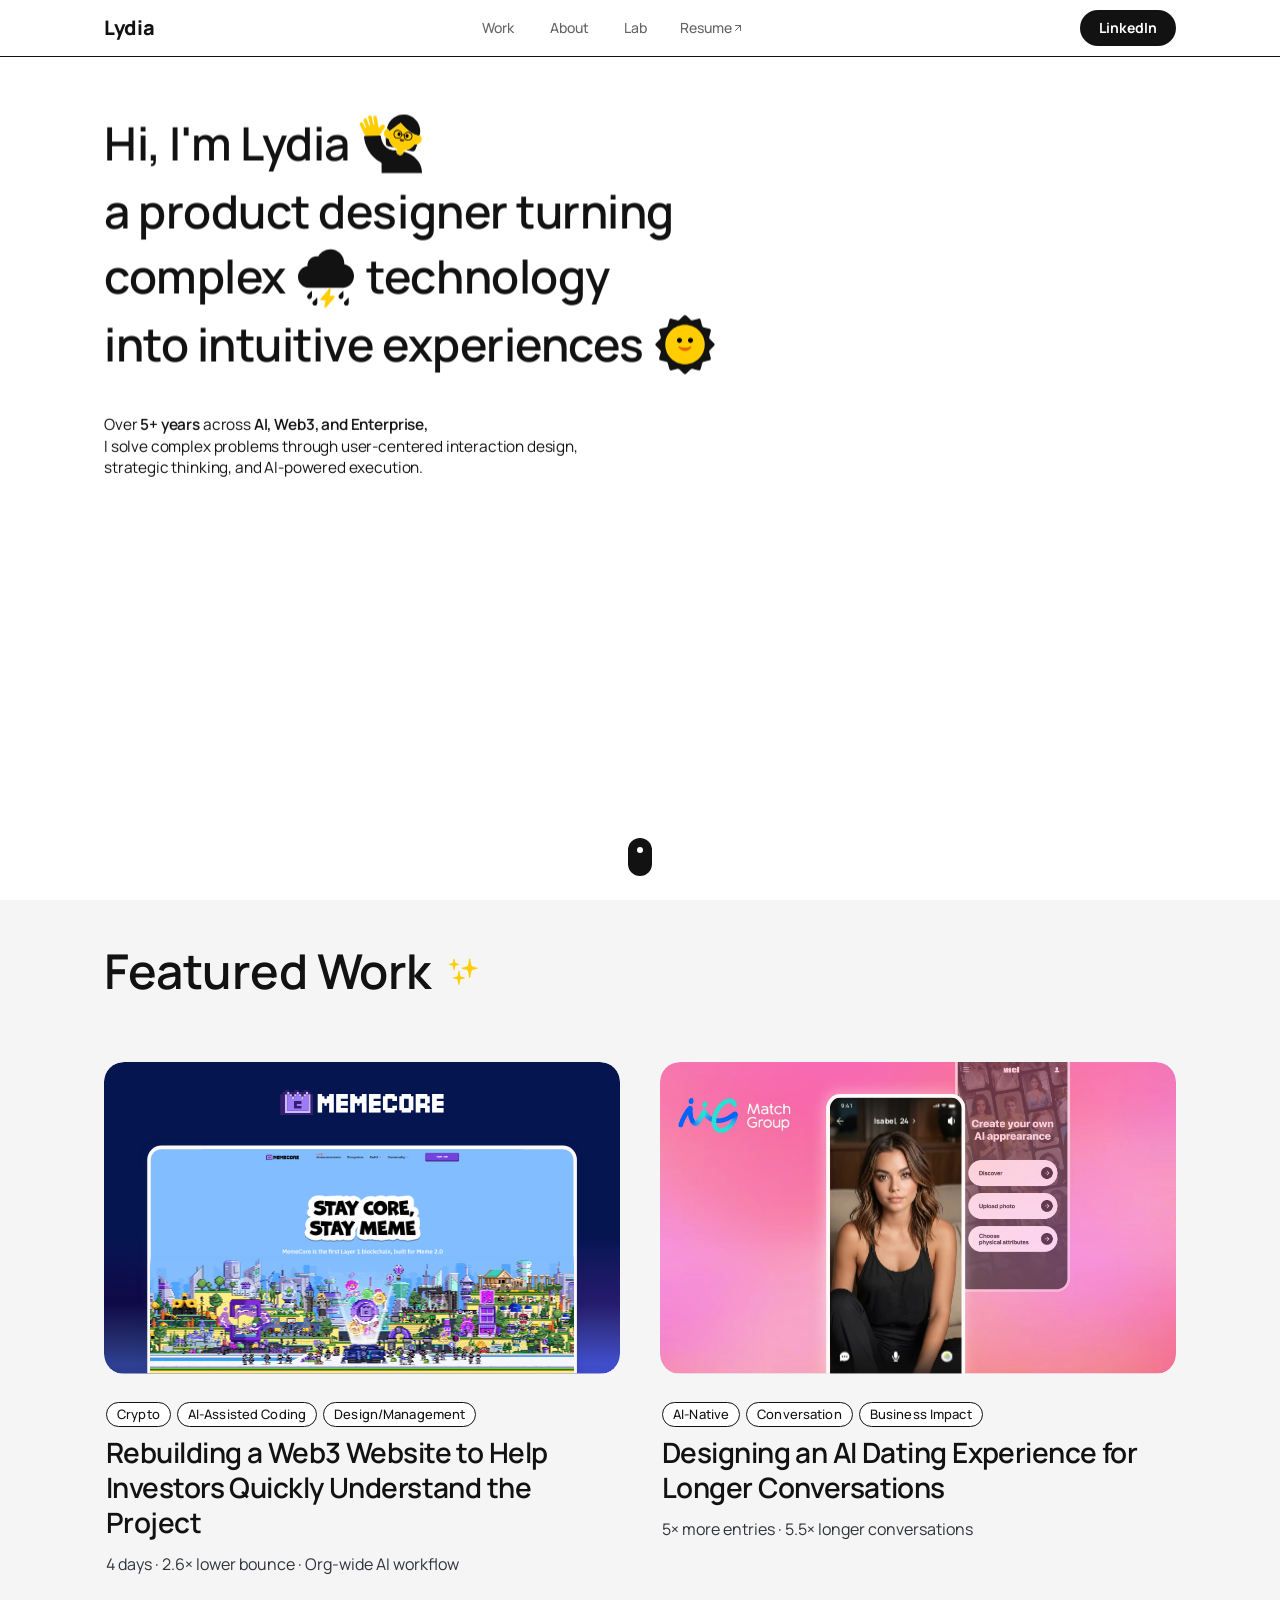
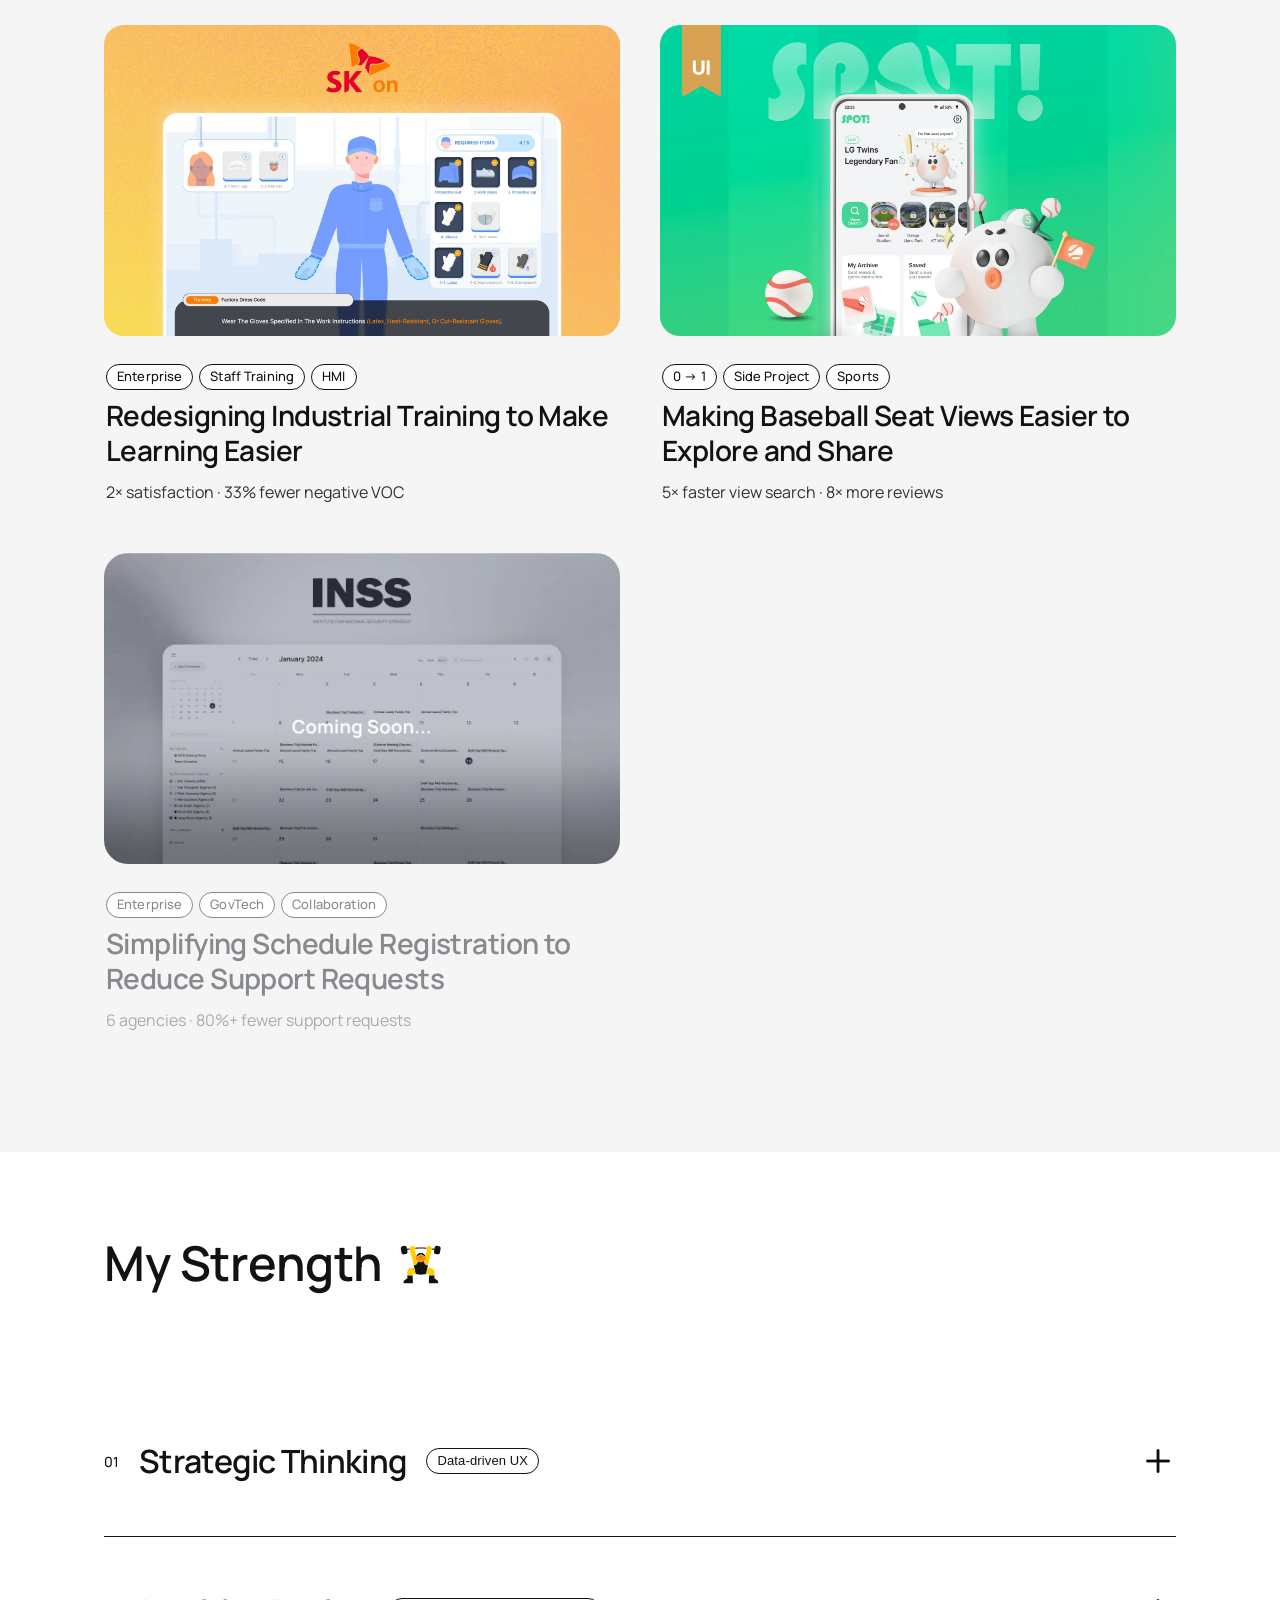
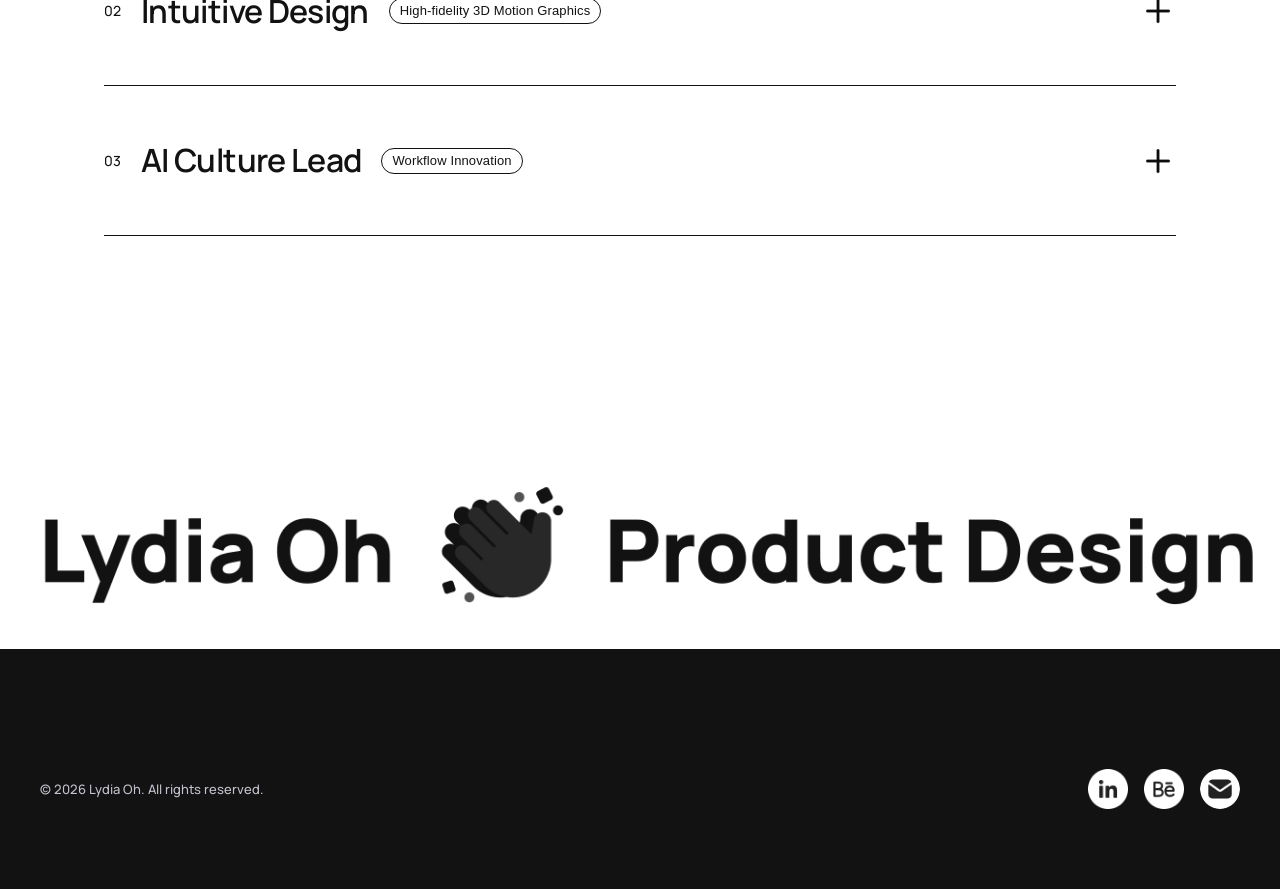
==== index.html @ f6bfee00 "MemeCore thumbnail: hi-res cover images and a soft sky edge on the video Co-Authored-By: Claude Opus" ====
<!DOCTYPE html>
<html lang="en">
<head>
  <meta charset="UTF-8" />
  <meta name="viewport" content="width=device-width, initial-scale=1.0" />
  <title>Lydia Oh — Designer</title>
  <link rel="icon" href="/favicon.ico" sizes="32x32">
  <link rel="icon" href="/favicon.svg" type="image/svg+xml">
  <link rel="apple-touch-icon" href="/apple-touch-icon.png">
  <!-- Google Analytics 4 + Microsoft Clarity: count only real visits on lydia-oh.com. The owner's own browsers opt out once with ?notrack=1 (undo with ?notrack=0). -->
  <script async src="https://www.googletagmanager.com/gtag/js?id=G-0P5QZ7HXXT"></script>
  <script>
    window.dataLayer = window.dataLayer || [];
    function gtag(){dataLayer.push(arguments);}
    gtag('js', new Date());
    (function () {
      var id = 'G-0P5QZ7HXXT', ls = null;
      try { ls = window.localStorage; } catch (e) {}
      try {
        if (ls && /[?&]notrack=1(&|$)/.test(location.search)) ls.setItem('ga_ignore', '1');
        if (ls && /[?&]notrack=0(&|$)/.test(location.search)) ls.removeItem('ga_ignore');
        if (ls && ls.getItem('ga_ignore') === '1') { window['ga-disable-' + id] = true; return; }
      } catch (e) {}
      if (/(^|\.)lydia-oh\.com$/.test(location.hostname)) gtag('config', id, { page_title: 'Home' });
      // Microsoft Clarity (session recordings): same domain and opt-out rules as GA
      if (/(^|\.)lydia-oh\.com$/.test(location.hostname)) {
        (function(c,l,a,r,i,t,y){
          c[a]=c[a]||function(){(c[a].q=c[a].q||[]).push(arguments)};
          t=l.createElement(r);t.async=1;t.src="https://www.clarity.ms/tag/"+i;
          y=l.getElementsByTagName(r)[0];y.parentNode.insertBefore(t,y);
        })(window, document, "clarity", "script", "z456np6etc");
        window.clarity('set', 'page', 'Home');
      }
    })();
  </script>
  <script defer src="/_vercel/insights/script.js"></script>
  <link rel="preconnect" href="https://fonts.googleapis.com" />
  <link rel="preconnect" href="https://fonts.gstatic.com" crossorigin />
  <link href="https://fonts.googleapis.com/css2?family=Manrope:wght@400;500;600;700;800&family=Instrument+Serif:ital@0;1&display=swap" rel="stylesheet" />
  <link rel="stylesheet" href="styles.css" />
</head>
<body>

  <!-- GNB -->
  <header class="gnb" id="gnb">
    <div class="gnb__inner">
      <a href="/" class="gnb__logo">Lydia</a>
      <nav class="gnb__nav">
        <a href="#work" data-text="Work">Work</a>
        <a href="about/" data-text="About">About</a>
        <a href="lab/" data-text="Lab">Lab</a>
        <a href="https://drive.google.com/file/d/1OAaM1I-GvjFqWtU6HTfdF1mUuHHced9Q/view?usp=sharing" target="_blank" rel="noopener" data-text="Resume"><span class="gnb__nav-row">Resume<svg width="12" height="12" viewBox="0 0 24 24" fill="none" stroke="currentColor" stroke-width="2" stroke-linecap="round" stroke-linejoin="round" style="flex-shrink:0" aria-hidden="true"><line x1="7" y1="17" x2="17" y2="7"/><polyline points="7 7 17 7 17 17"/></svg></span></a>
      </nav>
      <a href="https://www.linkedin.com/in/lydiaux/" class="gnb__cta" target="_blank" rel="noopener"><span class="gnb__cta-default">LinkedIn</span><span class="gnb__cta-hover">Let's Talk!</span></a>
    <button class="gnb__hamburger" id="hamburger" aria-label="Open menu">
        <span></span><span></span><span></span>
      </button>
    </div>
    <div class="gnb__mobile-nav" id="mobileNav">
      <a href="#work" data-text="Work">Work</a>
      <a href="about/" data-text="About">About</a>
      <a href="lab/" data-text="Lab">Lab</a>
      <a href="https://drive.google.com/file/d/1OAaM1I-GvjFqWtU6HTfdF1mUuHHced9Q/view?usp=sharing" target="_blank" rel="noopener">Resume</a>
      <a href="https://www.linkedin.com/in/lydiaux/" target="_blank" rel="noopener">LinkedIn</a>
    </div>
  </header>

  <!-- Hero -->
  <section class="hero" id="hero">
    <div class="hero__inner">
      <div class="hero__copy">
        <h1 class="hero__headline">
          Hi, I'm Lydia <img src="assets/images/img-hero-person.svg" class="hero__emoji" width="80" height="80" alt="" aria-hidden="true"><br>
          a product designer turning<br>
          complex <img src="assets/images/img-hero-cloud.svg" class="hero__emoji" width="80" height="80" alt="" aria-hidden="true"> technology<br>
          into intuitive experiences <img src="assets/images/img-hero-sun.svg" class="hero__emoji" width="80" height="80" alt="" aria-hidden="true">
        </h1>
        <p class="hero__sub">
          Over <strong>5+ years</strong> across <strong>AI, Web3, and Enterprise,</strong><br>
          I solve complex problems through user-centered interaction design,<br>
          strategic thinking, and AI-powered execution.
        </p>
      </div>
    </div>
    <div class="hero__scroll-cue" aria-hidden="true">
      <div class="hero__mouse">
        <div class="hero__mouse-dot"></div>
      </div>
    </div>
  </section>

  <!-- Selected Work -->
  <section class="section" id="work">
    <div class="section__inner">
      <div class="section__header">
        <h2 class="section__title">Featured Work<img src="assets/images/img-light.svg" class="section__title-icon" width="60" height="60" alt="" aria-hidden="true"></h2>
      </div>
      <div class="work-grid">

        <article class="work-card">
          <a href="work/memecore/" class="work-card__link">
            <div class="work-card__media">
              <div class="work-card__thumb">
                <div class="thumb-scene thumb-scene--memecore" role="img" aria-label="MemeCore website reconstruction thumbnail">
                  <div class="tsm-logo">
                    <img class="tsm-logo__symbol" src="/assets/images/thumb-memecore/logo-symbol.svg" alt="">
                    <img class="tsm-logo__type" src="/assets/images/thumb-memecore/logo-type.svg" alt="">
                  </div>
                  <div class="thumb-scene__shade tsm-shade"></div>
                  <div class="tsm-browser">
                    <img class="tsm-browser__header" src="/assets/images/memecore/hero-header.webp?v=2" alt="">
                    <div class="tsm-browser__main">
                      <img class="tsm-browser__title" src="/assets/images/memecore/hero-title.webp?v=2" alt="">
                      <video class="tsm-browser__video" autoplay muted loop playsinline preload="auto" aria-hidden="true">
                        <source src="/assets/images/thumb-memecore/homepage.webm" type="video/webm">
                        <source src="/assets/images/thumb-memecore/homepage.mp4" type="video/mp4">
                      </video>
                    </div>
                  </div>
                </div>
              </div>
            </div>
            <div class="work-card__content">
              <div class="work-card__tags">
                <span class="tag tag--primary">Crypto</span>
                <span class="tag">AI-Assisted Coding</span>
                <span class="tag">Design/Management</span>
              </div>
              <h3 class="work-card__title">Rebuilding a Web3 Website to Help Investors Quickly Understand the Project</h3>
              <p class="work-card__desc">4 days · 2.6× lower bounce · Org-wide AI workflow</p>
            </div>
          </a>
        </article>

        <article class="work-card">
          <a href="work/mel-ai/" class="work-card__link">
            <div class="work-card__media">
              <div class="work-card__thumb">
                <div class="thumb-scene thumb-scene--mel" role="img" aria-label="Mel AI video chat thumbnail">
                  <img class="tsl-bg" src="/assets/images/thumb-mel/bg.webp" alt="">
                  <div class="thumb-scene__shade tsl-shade"></div>
                  <img class="tsl-top-fade" src="/assets/images/thumb-mel/top-fade.svg" alt="">
                  <img class="tsl-logo" src="/assets/images/thumb-mel/logo-match-group.webp" alt="">

                  <!-- Back phone: Create your own AI appearance -->
                  <div class="tsl-back">
                    <div class="tsl-back__collage"><img src="/assets/images/thumb-mel/collage.webp" alt=""></div>
                    <div class="tsl-back__dim"></div>
                    <div class="tsl-back__top-fade"></div>
                    <p class="tsl-back__heading">Create your own AI appearance</p>
                    <div class="tsl-back__pills">
                      <span class="tsl-pill">Discover<i><img src="/assets/images/thumb-mel/arrow-right.svg" alt=""></i></span>
                      <span class="tsl-pill">Upload photo<i><img src="/assets/images/thumb-mel/arrow-right.svg" alt=""></i></span>
                      <span class="tsl-pill">Choose<br>physical attributes<i><img src="/assets/images/thumb-mel/arrow-right.svg" alt=""></i></span>
                    </div>
                    <div class="tsl-back__nav">
                      <img class="tsl-back__nav-list" src="/assets/images/thumb-mel/ic-list.svg" alt="">
                      <img class="tsl-back__nav-logo" src="/assets/images/thumb-mel/mel-logo.svg" alt="">
                      <img class="tsl-back__nav-user" src="/assets/images/thumb-mel/user.svg" alt="">
                    </div>
                    <div class="tsl-status tsl-status--back">
                      <span class="tsl-status__time">9:41</span>
                      <img class="tsl-status__signal" src="/assets/images/thumb-mel/signal-back.svg" alt="">
                      <img class="tsl-status__wifi" src="/assets/images/thumb-mel/wifi-back.svg" alt="">
                      <img class="tsl-status__battery" src="/assets/images/thumb-mel/battery-back.svg" alt="">
                    </div>
                  </div>

                  <!-- Sharp still of the static layers (background, logo, back phone); the front phone and its videos sit on top -->
                  <img class="tsl-still" src="/assets/images/thumb-mel/still.webp" alt="">

                  <!-- Front phone: video chat -->
                  <div class="tsl-front">
                    <video class="tsl-front__video" autoplay muted loop playsinline preload="auto" aria-hidden="true">
                      <source src="/assets/images/thumb-mel/woman.webm" type="video/webm">
                      <source src="/assets/images/thumb-mel/woman.mp4" type="video/mp4">
                    </video>
                    <div class="tsl-front__top-fade"></div>
                    <div class="tsl-front__bottom-fade"></div>
                    <div class="tsl-front__nav">
                      <img class="tsl-front__nav-icon" src="/assets/images/thumb-mel/arrow-left.svg" alt="">
                      <span class="tsl-front__name">Isabel, 24<img src="/assets/images/thumb-mel/chevron-right.svg" alt=""></span>
                      <img class="tsl-front__nav-icon" src="/assets/images/thumb-mel/volume.svg" alt="">
                    </div>
                    <div class="tsl-front__bar">
                      <span class="tsl-front__btn"><img class="tsl-front__btn-icon tsl-front__btn-icon--shadow" src="/assets/images/thumb-mel/message.svg" alt=""></span>
                      <span class="tsl-front__btn"><img class="tsl-front__btn-icon tsl-front__btn-icon--shadow" src="/assets/images/thumb-mel/mic.svg" alt=""></span>
                      <span class="tsl-front__btn">
                        <span class="tsl-sphere">
                          <video class="tsl-sphere__video" autoplay muted loop playsinline preload="auto" aria-hidden="true">
                            <source src="/assets/images/thumb-mel/sphere.webm" type="video/webm">
                            <source src="/assets/images/thumb-mel/sphere.mp4" type="video/mp4">
                          </video>
                          <img class="tsl-sphere__ring" src="/assets/images/thumb-mel/sphere-ring.svg" alt="">
                        </span>
                      </span>
                    </div>
                    <div class="tsl-status tsl-status--front">
                      <span class="tsl-status__time">9:41</span>
                      <img class="tsl-status__signal" src="/assets/images/thumb-mel/signal.svg" alt="">
                      <img class="tsl-status__wifi" src="/assets/images/thumb-mel/wifi.svg" alt="">
                      <img class="tsl-status__battery" src="/assets/images/thumb-mel/battery.svg" alt="">
                    </div>
                    <img class="tsl-front__home" src="/assets/images/thumb-mel/home-indicator.svg" alt="">
                  </div>
                </div>
              </div>
            </div>
            <div class="work-card__content">
              <div class="work-card__tags">
                <span class="tag tag--primary">AI-Native</span>
                <span class="tag">Conversation</span>
                <span class="tag">Business Impact</span>
              </div>
              <h3 class="work-card__title">Designing an AI Dating Experience for Longer Conversations</h3>
              <p class="work-card__desc">5× more entries · 5.5× longer conversations</p>
            </div>
          </a>
        </article>

        <article class="work-card">
          <a href="work/sk-hmi/" class="work-card__link">
            <div class="work-card__media">
              <div class="work-card__thumb">
                <img src="/assets/images/thumb-work-sk-hmi.webp" alt="SK on HMI 교육 시뮬레이션 썸네일" style="width:100%;height:100%;object-fit:cover;object-position:center;display:block;" loading="lazy" decoding="async">
              </div>
            </div>
            <div class="work-card__content">
              <div class="work-card__tags">
                <span class="tag tag--primary">Enterprise</span>
                <span class="tag">Staff Training</span>
                <span class="tag">HMI</span>
              </div>
              <h3 class="work-card__title">Redesigning Industrial Training to Make Learning Easier</h3>
              <p class="work-card__desc">2× satisfaction · 33% fewer negative VOC</p>
            </div>
          </a>
        </article>

        <article class="work-card">
          <a href="work/spot/" class="work-card__link">
            <div class="work-card__media">
              <div class="work-card__thumb">
                <img src="/assets/images/thumb-work-spot.webp" alt="SPOT 야구장 좌석뷰 공유 앱 썸네일" style="width:100%;height:100%;object-fit:cover;object-position:center;display:block;" loading="lazy" decoding="async">
              </div>
            </div>
            <div class="work-card__content">
              <div class="work-card__tags">
                <span class="tag tag--primary">0 → 1</span>
                <span class="tag">Side Project</span>
                <span class="tag">Sports</span>
              </div>
              <h3 class="work-card__title">Making Baseball Seat Views Easier to Explore and Share</h3>
              <p class="work-card__desc">5× faster view search · 8× more reviews</p>
            </div>
          </a>
        </article>

        <article class="work-card work-card--disabled">
          <a href="work/security-collab/" class="work-card__link">
            <div class="work-card__media">
              <div class="work-card__thumb">
                <img src="/assets/images/thumb-work-inss-disabled.webp" alt="INSS 다기관 협업 스케줄링 서비스 썸네일" style="width:100%;height:100%;object-fit:cover;object-position:center;display:block;" loading="lazy" decoding="async">
              </div>
            </div>
            <div class="work-card__content">
              <div class="work-card__tags">
                <span class="tag tag--primary">Enterprise</span>
                <span class="tag">GovTech</span>
                <span class="tag">Collaboration</span>
              </div>
              <h3 class="work-card__title">Simplifying Schedule Registration to Reduce Support Requests</h3>
              <p class="work-card__desc">6 agencies · 80%+ fewer support requests</p>
            </div>
          </a>
        </article>

      </div>
    </div>
  </section>

  <!-- Work dwell — holds gray bg during transition before Strength slides in -->
  <div class="work-dwell" aria-hidden="true"></div>

  <!-- My Strength -->
  <section class="section" id="strength">
    <div class="section__inner">
      <div class="section__header">
        <h2 class="section__title">My Strength<img src="assets/images/img-strength.svg" class="section__title-icon" width="81" height="81" alt="" aria-hidden="true"></h2>
      </div>
      <div class="strength-list">

        <div class="strength-item">
          <button class="strength-item__btn" aria-expanded="false">
            <span class="strength-item__num">01</span>
            <span class="strength-item__name">Strategic Thinking</span>
            <span class="strength-item__sub">Data-driven UX</span>
            <span class="strength-item__plus" aria-hidden="true">
              <img class="strength-item__icon strength-item__icon--plus" src="assets/images/img-plus.png" width="56" height="56" alt="">
              <img class="strength-item__icon strength-item__icon--close" src="assets/images/img-close.png" width="56" height="56" alt="">
            </span>
            <span class="strength-item__hover" aria-hidden="true"><img src="assets/images/strength/strength-1.webp" alt="" class="strength-item__hover-img" loading="lazy" decoding="async"></span>
          </button>
          <div class="strength-item__body">
            <div class="strength-item__body-inner">
              <hr class="strength-item__divider">
              <p class="strength-item__body-text">I've worked across crypto, AI, factory automation, and finance. In every domain, <br>I have tackled <strong>problems rooted in complex technology</strong>. <br>By analyzing market needs, business constraints, and user data, <br>I create design <strong>solutions backed by a clear why</strong>.</p>
              <img class="strength-item__body-img" src="assets/images/strength/strength-1.webp" width="1380" height="1120" alt="" loading="lazy" decoding="async">
            </div>
          </div>
        </div>

        <div class="strength-item">
          <button class="strength-item__btn" aria-expanded="false">
            <span class="strength-item__num">02</span>
            <span class="strength-item__name">Intuitive Design</span>
            <span class="strength-item__sub">High-fidelity 3D Motion Graphics</span>
            <span class="strength-item__plus" aria-hidden="true">
              <img class="strength-item__icon strength-item__icon--plus" src="assets/images/img-plus.png" width="56" height="56" alt="">
              <img class="strength-item__icon strength-item__icon--close" src="assets/images/img-close.png" width="56" height="56" alt="">
            </span>
            <span class="strength-item__hover" aria-hidden="true"><img src="assets/images/strength/strength-2.webp" alt="" class="strength-item__hover-img" loading="lazy" decoding="async"></span>
          </button>
          <div class="strength-item__body">
            <div class="strength-item__body-inner">
              <hr class="strength-item__divider">
              <p class="strength-item__body-text">Backed by <strong>three Behance Featured projects</strong> and design awards, <br>I design experiences that are <strong>easy to understand</strong>, even for first-time users. <br>I turn complex and abstract concepts into <strong>intuitive experiences</strong> <br>that reduce cognitive load and help stakeholders make <strong>faster decisions</strong>.</p>
              <img class="strength-item__body-img" src="assets/images/strength/strength-2.webp" width="1380" height="1080" alt="" loading="lazy" decoding="async">
            </div>
          </div>
        </div>

        <div class="strength-item">
          <button class="strength-item__btn" aria-expanded="false">
            <span class="strength-item__num">03</span>
            <span class="strength-item__name">AI Culture Lead</span>
            <span class="strength-item__sub">Workflow Innovation</span>
            <span class="strength-item__plus" aria-hidden="true">
              <img class="strength-item__icon strength-item__icon--plus" src="assets/images/img-plus.png" width="56" height="56" alt="">
              <img class="strength-item__icon strength-item__icon--close" src="assets/images/img-close.png" width="56" height="56" alt="">
            </span>
            <span class="strength-item__hover" aria-hidden="true"><img src="assets/images/strength/strength-3.webp" alt="" class="strength-item__hover-img" loading="lazy" decoding="async"></span>
          </button>
          <div class="strength-item__body">
            <div class="strength-item__body-inner">
              <hr class="strength-item__divider">
              <p class="strength-item__body-text">I designed and scaled an <strong>AI-native workflow across the organization</strong>. <br>By introducing vibe coding between designers and developers, <br>I <strong>reduced project delivery time from 4 weeks to 4 days</strong>. I later created a framework to expand this approach <br>across cross-functional teams and drive the adoption of AI-native ways of working.</p>
              <img class="strength-item__body-img" src="assets/images/strength/strength-3.webp" width="1380" height="1080" alt="" loading="lazy" decoding="async">
            </div>
          </div>
        </div>

      </div>
    </div>
  </section>

  <!-- Marquee strip -->
  <section class="marquee-strip" aria-hidden="true">
    <div class="marquee-strip__window">
      <div class="marquee-strip__track">
        <img src="assets/images/ani-name.png" class="marquee-strip__img" alt="" draggable="false">
        <img src="assets/images/ani-name.png" class="marquee-strip__img" alt="" draggable="false">
        <img src="assets/images/ani-name.png" class="marquee-strip__img" alt="" draggable="false">
        <img src="assets/images/ani-name.png" class="marquee-strip__img" alt="" draggable="false">
      </div>
    </div>
  </section>

  <!-- Footer -->
  <footer class="footer">
    <div class="footer__inner">
      <p class="footer__copy">© 2026 Lydia Oh. All rights reserved.</p>
      <div class="footer__social">
        <a href="https://www.linkedin.com/in/lydiaux/" class="footer__social-btn" aria-label="LinkedIn" target="_blank" rel="noopener">
          <img src="assets/icons/Linkedin.png" width="40" height="40" alt="LinkedIn">
        </a>
        <a href="https://www.behance.net/hilydiaoh" class="footer__social-btn" aria-label="Behance" target="_blank" rel="noopener">
          <img src="assets/icons/Behance.png" width="40" height="40" alt="Behance">
        </a>
        <button class="footer__social-btn footer__email-btn" aria-label="Copy email address" data-email="hallolydia1@gmail.com">
          <img src="assets/icons/Email-Default.png" width="40" height="40" alt="">
          <span class="footer__email-label">
            <span class="footer__email-addr">hallolydia1@gmail.com</span>
            <span class="footer__email-action">Copy</span>
          </span>
        </button>
      </div>
    </div>
  </footer>

  <script src="script.js"></script>
</body>
</html>
---- styles.css ----
/* ===== Reset & Base ===== */
*, *::before, *::after { box-sizing: border-box; margin: 0; padding: 0; }

/* ===== Design Tokens — Figma: 🌟 LYDIA 🌟 (node 5317:37279) ===== */
:root {
  /* Background */
  --color-bg:           #ffffff;
  --color-bg-alt:       #f5f5f7;
  --color-surface:      #f0f0f4;
  --color-border:       rgba(0, 0, 0, 0.08);

  /* Text — Figma */
  --color-text:         #121213;   /* rgba(18,18,19) */
  --color-muted:        #646464;   /* rgba(100,100,100) — nav Off */
  --color-muted-2:      #8c8c8c;   /* rgba(140,140,140) */
  --color-text-sub:     #424751;   /* About body text — Figma */
  --color-work-desc:    #2f323a;   /* Featured Work card description — Figma */
  --color-text-date:    #898989;   /* About dates — Figma */
  --color-line-light:   #d7d7d7;   /* About dividers — Figma */

  /* Disabled work card — Figma */
  --color-disabled-tag:   #86898e;
  --color-disabled-title: #86898e;
  --color-disabled-desc:  #a9abaf;

  /* Custom cursor */
  --cursor-color: #121213;
  --color-divider:      #bcbcbc;   /* Strength open divider */

  /* Footer — Figma */
  --color-footer-bg:    #121213;
  --color-footer-text:  #c2c2cc;   /* rgba(194,194,204) */

  /* Accent */
  --color-accent:       #5b4ff0;
  --color-accent-hover: #7c6fff;

  /* GNB */
  --gnb-height:         56px;
  --gnb-top:            0px;

  /* Misc */
  --radius:             14px;
  --radius-sm:          8px;
  --shadow:             0 2px 16px rgba(0, 0, 0, 0.07);
  --shadow-lg:          0 8px 40px rgba(0, 0, 0, 0.10);
  --transition:         0.22s ease;

  /* Typography — label token */
  --font-label-size:    13px;
  --font-label-weight:  500;

  /* Work / resource cards (Modulor-style) */
  --work-card-link-radius:  20px;
  --work-card-media-radius: 20px;
  --work-card-frame:        rgba(18, 18, 19, 0.14);
  --work-card-gap:          40px;
  --work-card-stack:        16px;
}

html { scroll-behavior: smooth; }

body {
  font-family: 'Manrope', -apple-system, BlinkMacSystemFont, 'Segoe UI', sans-serif;
  background: var(--color-bg);
  color: var(--color-text);
  line-height: 1.7;
  -webkit-font-smoothing: antialiased;
}

@media (max-width: 768px) {
  body {
    font-size: 14px;
  }
}

a { color: inherit; text-decoration: none; }
ul { list-style: none; }

/* =============================================
   GNB — Figma spec (node 5442-29298)
   Full-width bar, border-bottom only (1px)
   Inner content: max-width 1200px, centered, padding L/R 20px
   Desktop:  padding top=20 bottom=12
   Tablet/Mobile: padding top=12 bottom=8
   bg: rgba(255,255,255,0.5), backdrop-filter blur(12px)
   Logo: Manrope 800 20px
   Nav: Manrope 500 14px, touch target min-height 44px
   ============================================= */
.gnb {
  /* Bar extends this far ABOVE the viewport (same bg + blur), so the springy
     show/hide animation can overshoot without ever opening a gap at the top. */
  --gnb-bleed: 32px;
  position: fixed;
  top: calc(-1 * var(--gnb-bleed));
  left: 0;
  right: 0;
  z-index: 1000;
  background: rgba(255, 255, 255, 0.5);
  backdrop-filter: blur(12px);
  -webkit-backdrop-filter: blur(12px);
  /* Slim bar: 10px top/bottom */
  border-bottom: 1px solid var(--color-text);
  padding: calc(10px + var(--gnb-bleed)) 0 10px;
  transform: translateY(0);
}

.gnb--hidden {
  transform: translateY(-110%);
}

.gnb__inner {
  display: grid;
  grid-template-columns: 1fr auto 1fr;
  align-items: center;
  /* Full width: logo + LinkedIn 104px from the screen edges (tablet ≤1024px uses 12px) */
  max-width: none;
  margin: 0 auto;
  padding: 0 104px;
}

/* Logo — Manrope 800 20px, left col */
.gnb__logo {
  font-size: 20px;
  font-weight: 800;
  letter-spacing: -0.3px;
  color: var(--color-text);
  flex-shrink: 0;
}

/* Nav — center col */
.gnb__nav {
  display: flex;
  align-items: center;
  gap: 32px;
}

/* Let's Talk CTA — right col */
.gnb__cta {
  justify-self: end;
  display: inline-flex;
  flex-direction: column;
  align-items: center;
  justify-content: flex-start;
  width: 96px;
  height: 36px;
  padding: 0;
  background: var(--color-text);
  color: #fff;
  border-radius: 50px;
  font-size: 14px;
  font-weight: 700;
  white-space: nowrap;
  overflow: hidden;
  transition: background var(--transition), color var(--transition);
}

.gnb__cta:hover {
  background: #FFCD00;
  color: #121213;
}

.gnb__cta-default,
.gnb__cta-hover {
  display: flex;
  align-items: center;
  justify-content: center;
  width: 100%;
  height: 36px;
  flex-shrink: 0;
  transition: transform 0.38s cubic-bezier(0.22, 1, 0.36, 1);
}

.gnb__cta:hover .gnb__cta-default,
.gnb__cta:hover .gnb__cta-hover {
  transform: translateY(-36px);
}

/* Nav item — 14px 500, min touch target 44px */
.gnb__nav a {
  font-size: 14px;
  font-weight: 500;
  color: var(--color-muted);
  min-height: 32px;
  display: inline-flex;
  flex-direction: column;
  align-items: center;
  justify-content: center;
  transition: color var(--transition);
  white-space: nowrap;
}

/* Reserve the ExtraBold (800) width so hover never shifts layout */
.gnb__nav a::after {
  content: attr(data-text);
  font-size: 14px;
  font-weight: 800;
  height: 0;
  overflow: hidden;
  visibility: hidden;
  pointer-events: none;
  user-select: none;
}

/* Resume has icon (12px) + gap (4px) — add that space to the reserved width */
.gnb__nav a:has(.gnb__nav-row)::after {
  padding-right: 16px;
}

/* Resume nav button — 120×48 per Figma */
.gnb__nav a:has(.gnb__nav-row) {
  width: 120px;
  height: 32px;
  min-height: 32px;
  align-items: flex-start;
}

/* Inline wrapper for icon + text (Resume) */
.gnb__nav-row {
  display: inline-flex;
  align-items: center;
  gap: 0;
}

/* Nav hover / active */
.gnb__nav a.active {
  color: var(--color-text);
  font-weight: 600;
}

/* Hover: ExtraBold only (no color effect) */
.gnb__nav a:hover {
  color: var(--color-text);
  font-weight: 800;
}

/* Hamburger — hidden on desktop, shown on mobile */
.gnb__hamburger {
  display: none;
  flex-direction: column;
  justify-content: center;
  align-items: center;
  gap: 5px;
  background: none;
  border: none;
  cursor: pointer;
  padding: 0;
  flex-shrink: 0;
  margin-left: auto;
  min-width: 44px;
  min-height: 44px;
}

.gnb__hamburger span {
  display: block;
  width: 20px;
  height: 1.5px;
  background: var(--color-text);
  border-radius: 2px;
  transition: transform var(--transition), opacity var(--transition);
}

.gnb__hamburger.open span:nth-child(1) { transform: translateY(6.5px) rotate(45deg); }
.gnb__hamburger.open span:nth-child(2) { opacity: 0; }
.gnb__hamburger.open span:nth-child(3) { transform: translateY(-6.5px) rotate(-45deg); }

/* Mobile nav — dropdown below GNB bar */
.gnb__mobile-nav {
  display: none;
  position: fixed;
  top: calc(var(--gnb-height) + var(--gnb-bleed));   /* positioned inside .gnb (transformed) */
  left: 0;
  right: 0;
  background: #fff;
  border-bottom: 1px solid var(--color-border);
  flex-direction: column;
  align-items: flex-end;
  padding: 0 12px 8px;
  z-index: 999;
  opacity: 0;
  pointer-events: none;
  transition: opacity 0.22s ease;
}

.gnb__mobile-nav.open {
  opacity: 1;
  pointer-events: all;
}

.gnb__mobile-nav a {
  font-size: 15px;
  font-weight: 500;
  color: var(--color-muted);
  min-height: 44px;
  display: flex;
  align-items: center;
  transition: color var(--transition);
}

.gnb__mobile-nav a:hover {
  color: var(--color-text);
}

/* ===== Buttons ===== */
.btn {
  display: inline-flex;
  align-items: center;
  justify-content: center;
  padding: 11px 24px;
  border-radius: var(--radius-sm);
  font-family: 'Manrope', sans-serif;
  font-size: 0.9rem;
  font-weight: 600;
  cursor: pointer;
  transition: all var(--transition);
  border: 1.5px solid transparent;
  white-space: nowrap;
}

.btn--primary {
  background: var(--color-text);
  color: #fff;
}
.btn--primary:hover {
  background: #2a2a2d;
  transform: translateY(-1px);
  box-shadow: 0 6px 20px rgba(18, 18, 19, 0.18);
}

.btn--outline {
  background: transparent;
  border-color: var(--color-border);
  color: var(--color-text);
}
.btn--outline:hover {
  border-color: rgba(0, 0, 0, 0.3);
  transform: translateY(-1px);
}

/* ===== Hero ===== */
.hero {
  min-height: 100vh;
  display: flex;
  flex-direction: column;
  padding-top: calc(var(--gnb-height) + var(--gnb-top) - 8px);
  position: relative;
  z-index: 1;
}

.hero__inner {
  flex: 1;
  display: flex;
  flex-direction: column;
  justify-content: flex-start;
  max-width: 1280px;
  width: 100%;
  margin: 0 auto;
  padding: 90px 40px 80px;
}

.hero__copy {}

/* PC: headline + sub read as one block, with extra white space above and below */
@media (min-width: 769px) {
  .hero__copy {
    padding-top: 16px;
    margin-bottom: 40px;
  }
}

.hero__headline {
  font-family: 'Manrope', sans-serif;
  font-size: clamp(24px, 3.6vw, 58px);
  font-weight: 600;
  line-height: 1.4;
  letter-spacing: -0.01em;
  color: #121213;
  margin: 0 0 40px;
  text-align: left;
  will-change: transform;
}

/* Inline illustration — scales with headline font-size (80px at 58px desktop headline) */
.hero__emoji {
  display: inline-block;
  width: 1.3793em;
  height: 1.3793em;
  vertical-align: middle;
  object-fit: contain;
  will-change: transform;
}

.hero__sub {
  font-size: clamp(14px, 1.2vw, 24px);
  font-weight: 400;
  line-height: 1.4;
  letter-spacing: -0.01em;
  color: #121213;
  text-align: left;
  margin: 0;
  will-change: transform;
}

.hero__sub strong {
  font-weight: 600;
  color: #121213;
}

/* Scroll cue — solid filled mouse, white dot animates down */
.hero__scroll-cue {
  position: fixed;
  bottom: 24px;
  left: 0;
  right: 0;
  display: flex;
  justify-content: center;
  z-index: 99;
  opacity: 1;
  transform: translateY(0);
  transition: opacity 0.28s ease, transform 0.28s ease;
  pointer-events: none;
}

.hero__scroll-cue--hidden {
  opacity: 0;
  transform: translateY(-12px);
}

.hero__mouse {
  width: 24px;
  height: 38px;
  background: var(--color-text);
  border-radius: 12px;
  display: flex;
  justify-content: center;
  padding-top: 9px;
  box-sizing: border-box;
}

.hero__mouse-dot {
  width: 6px;
  height: 6px;
  background: #fff;
  border-radius: 50%;
  animation: scroll-cue 1.8s ease-in-out infinite;
}

@keyframes scroll-cue {
  0%   { transform: translateY(0);    opacity: 1; }
  55%  { transform: translateY(16px); opacity: 0; }
  56%  { transform: translateY(0);    opacity: 0; }
  100% { transform: translateY(0);    opacity: 1; }
}

/* Above 982px viewport height, the hero's forced 100vh leaves empty space
   below the copy. Let it hug its content instead so Featured Work follows
   immediately, and drop the now-pointless scroll cue. */
@media (min-height: 982px) {
  .hero {
    min-height: auto;
  }

  .hero__inner {
    padding-bottom: 160px;
  }

  .hero__scroll-cue {
    display: none;
  }
}



/* ===== Section ===== */
.section {
  padding: 100px 0;
}

#work {
  background: #F5F5F5;
  padding: 80px 0 120px;
  position: relative;
  z-index: 2;
  border-radius: 0;
}

/* PC version only: a bit more breathing room above Featured Work than the
   Figma-spec 80px baseline used elsewhere. */
@media (min-height: 982px) {
  #work {
    padding-top: 120px;
  }
}

/* PC: 40px less gray above the Featured Work title */
@media (min-width: 769px) {
  #work {
    padding-top: 40px;
  }
}

@media (min-width: 769px) and (min-height: 982px) {
  #work {
    padding-top: 80px;
  }
}

/* Work → Strength dwell: sticky gray hold before Strength slides in */
.work-dwell {
  height: 0;
  background: #F5F5F5;
  z-index: 2;
  pointer-events: none;
}

/* ===== My Strength ===== */
#strength {
  background: #ffffff;
  padding: 80px 0 120px;
  position: relative;
  z-index: 3;
}

#work .section__title {
  font-weight: 500;
}

#strength .section__title {
  font-weight: 600;
}

#strength .section__title {
  margin-bottom: 32px;
}

.strength-list {
  margin-top: 0;
}

.strength-item {
  border-bottom: 1px solid var(--color-text);
}

/* When expanded, bottom border is replaced by the hr inside */
.strength-item:has(.strength-item__body.open) {
  border-bottom: none;
}

.strength-item__btn {
  display: flex;
  align-items: center;
  gap: 20px;
  width: 100%;
  box-sizing: border-box;
  padding: 56px 0;
  position: relative;
  background: none;
  border: none;
  cursor: pointer;
  text-align: left;
}

/* Hover image — flips up smoothly on the right of the row */
.strength-item__hover {
  position: absolute;
  top: 50%;
  right: 120px;
  width: 345px;
  transform: translateY(-58%);
  perspective: 1200px;
  pointer-events: none;
  z-index: 2;
}

.strength-item__hover-img {
  display: block;
  width: 100%;
  height: auto;
  opacity: 0;
  transform: scale(0.5) rotateY(180deg);
  transition: opacity 0.5s ease, transform 0.7s cubic-bezier(0.22, 1, 0.36, 1);
}

.strength-item:hover .strength-item__hover-img {
  opacity: 1;
  transform: scale(1) rotateY(0deg);
}

@media (hover: none) {
  .strength-item__hover { display: none; }
}

.strength-item__num {
  color: var(--color-text);
  font-size: 14px;
  font-weight: 500;
  font-family: 'Manrope', sans-serif;
  flex-shrink: 0;
  line-height: 1.5;
}

.strength-item__name {
  font-family: 'Manrope', sans-serif;
  font-size: 32px;
  font-weight: 600;
  color: var(--color-text);
  line-height: 1.15;
  letter-spacing: -0.02em;
  flex-shrink: 0;
}

.strength-item__sub {
  display: inline-flex;
  align-items: center;
  font-size: var(--font-label-size);
  font-weight: var(--font-label-weight);
  color: var(--color-text);
  white-space: nowrap;
  padding: 2px 10px;
  background: #fff;
  border: 1px solid #121213;
  border-radius: 100px;
  letter-spacing: 0.01em;
  line-height: 1.5;
}

.strength-item__plus {
  margin-left: auto;
  flex-shrink: 0;
  line-height: 0;
  user-select: none;
  position: relative;
  width: 36px;
  height: 36px;
}

.strength-item__icon {
  display: block;
  width: 36px;
  height: 36px;
  position: absolute;
  top: 0;
  left: 0;
  transition: opacity 0.3s ease, transform 0.3s ease;
}

/* + visible by default */
.strength-item__icon--plus {
  opacity: 1;
  transform: rotate(0deg);
}

/* × hidden, slightly rotated */
.strength-item__icon--close {
  opacity: 0;
  transform: rotate(-45deg) scale(0.8);
}

/* Expanded: + fades out rotating, × fades in */
.strength-item__btn[aria-expanded="true"] .strength-item__icon--plus {
  opacity: 0;
  transform: rotate(45deg) scale(0.8);
}

.strength-item__btn[aria-expanded="true"] .strength-item__icon--close {
  opacity: 1;
  transform: rotate(0deg) scale(1);
}

/* Smooth height expand via CSS grid trick */
.strength-item__body {
  display: grid;
  grid-template-rows: 0fr;
  transition: grid-template-rows 0.48s cubic-bezier(0.4, 0, 0.2, 1);
  overflow: hidden;
}

.strength-item__body.open {
  grid-template-rows: 1fr;
}

.strength-item__body-inner {
  min-height: 0;
  padding: 0;
}

/* Divider: solid, opacity-animated */
.strength-item__divider {
  border: none;
  border-top: 1px solid var(--color-divider);
  margin: 0 0 60px;
  display: block;
  height: 0;
  opacity: 0;
  transition: opacity 0.18s ease;
}

.strength-item__body.open .strength-item__divider {
  opacity: 1;
  transition: opacity 0.32s ease 0.18s;
}

.strength-item__body-text {
  font-size: clamp(15px, 1.2vw, 18px);
  line-height: 1.6;
  letter-spacing: 0;
  color: #121213;
  margin-bottom: 60px;
  opacity: 0;
  transform: translateY(10px);
  transition: opacity 0.18s ease, transform 0.18s ease;
}

.strength-item__body.open .strength-item__body-text {
  opacity: 1;
  transform: translateY(0);
  transition: opacity 0.32s ease 0.22s, transform 0.32s ease 0.22s;
}

/* Phones get the hover image inside the open panel instead (see mobile block) */
.strength-item__body-img { display: none; }

.strength-item__body-text strong {
  font-weight: 600;
  color: var(--color-text);
}

.section--alt {
  background: var(--color-bg-alt);
}

.section__inner {
  max-width: 1280px;
  margin: 0 auto;
  padding: 0 40px;
}

.section__title {
  font-family: 'Manrope', sans-serif;
  font-size: 90px;
  font-weight: 600;
  line-height: 1.4;
  letter-spacing: -0.01em;
  margin-bottom: 48px;
  position: relative;
  display: inline-flex;
  align-items: center;
  gap: 16px;
  color: var(--color-text);
}

.section__title-icon {
  flex-shrink: 0;
  display: block;
}


.section__header {
  display: flex;
  align-items: flex-end;
  justify-content: space-between;
  margin-bottom: 60px;
  padding-bottom: 0px;
}

.section__header .section__title { margin-bottom: 0; }

.section__link {
  font-size: 0.88rem;
  font-weight: 600;
  color: var(--color-accent);
  transition: color var(--transition);
  white-space: nowrap;
}
.section__link:hover { color: var(--color-accent-hover); }

/* ===== Work Grid (2-column, Modulor / Skye-style cards) ===== */
.work-grid,
.all-work-grid {
  display: grid;
  grid-template-columns: repeat(2, 1fr);
  column-gap: var(--work-card-gap);
  row-gap: 48px;
}

.work-card {
  background: transparent;
  border: none;
  border-radius: 0;
  overflow: visible;
}

.work-card__link {
  display: flex;
  flex-direction: column;
  gap: var(--work-card-stack);
  height: 100%;
  border-radius: var(--work-card-link-radius);
  transition: opacity var(--transition);
}

.work-card__link:hover {
  opacity: 0.92;
}

.work-card__media {
  border-radius: var(--work-card-media-radius);
  overflow: hidden;
  background: var(--color-surface);
  max-width: 580px;
  width: 100%;
}

.work-card__thumb {
  width: 100%;
  height: 350px;
  position: relative;
  transition: transform 0.5s cubic-bezier(0.34, 1.56, 0.64, 1);
  will-change: transform;
}

.work-card__link:hover .work-card__thumb {
  transform: scale(1.06);
}

/* ===== Work thumb scenes (Figma 616×350 layered thumbnails, center-cropped like object-fit: cover) ===== */
.thumb-scene {
  --ts-white:      #ffffff;
  --ts-frame:      #fff9f9;
  --ts-ink:        #000000;
  --ts-shade-0:    rgba(33, 33, 36, 0);
  --ts-shade-1:    rgba(33, 33, 36, 0.04);
  --ts-shade-2:    rgba(33, 33, 36, 0.4);
  position: absolute;
  top: 0;
  left: 50%;
  width: 616px;
  height: 350px;
  margin-left: -308px;
  overflow: hidden;
}
.thumb-scene img,
.thumb-scene video { display: block; max-width: none; }

.thumb-scene__shade {
  position: absolute;
  left: 50%;
  transform: translateX(-50%);
  mix-blend-mode: overlay;
  background: linear-gradient(to bottom, var(--ts-shade-0) 21.429%, var(--ts-shade-1) 21.429%, var(--ts-shade-2) 100%);
  pointer-events: none;
}

/* --- MemeCore --- */
.thumb-scene--memecore {
  --tsm-sky:       #81bdff;
  --tsm-shadow:    rgba(23, 64, 96, 0.25);
  background:
    linear-gradient(-0.01deg, rgba(96, 172, 255, 0.5) 3.2071%, rgba(5, 21, 80, 0.5) 22.456%, rgb(5, 21, 80) 43.995%),
    linear-gradient(46.15deg, rgb(29, 0, 82) 14.072%, rgb(82, 41, 171) 60.269%);
}
.tsm-logo {
  position: absolute;
  top: 31.2px;
  left: calc(50% + 0.24px);
  width: 184.168px;
  height: 28.941px;
  transform: translateX(-50%);
}
.tsm-logo__symbol { position: absolute; top: 0; bottom: 0; left: 0; width: 20%; height: 100%; }
.tsm-logo__type   { position: absolute; top: 18.18%; bottom: 9.09%; left: 22.86%; right: 0; width: 77.14%; height: 72.73%; }
.tsm-shade { bottom: 0; width: 868.217px; height: 170.478px; left: calc(50% + 0.41px); }
.tsm-browser {
  position: absolute;
  bottom: -0.18px;
  left: calc(50% + 0.41px);
  width: 474.806px;
  transform: translateX(-50%);
  display: flex;
  flex-direction: column;
  align-items: center;
  overflow: hidden;
  background: var(--tsm-sky);
  border-radius: 12px 12px 0 0;
  /* Figma stroke is OUTSIDE (4px) */
  box-shadow: 0 0 0 4px var(--ts-frame), -1.809px 0.904px 13.566px 0 var(--tsm-shadow);
}
.tsm-browser__header { width: 361.757px; height: 16.641px; }
.tsm-browser__main {
  position: relative;
  width: 100%;
  height: 235.866px;
  padding: 36.176px 7.235px 0;
  display: flex;
  flex-direction: column;
  align-items: center;
  overflow: hidden;
  background: var(--tsm-sky);
}
.tsm-browser__title { width: 460.336px; height: 67.881px; }
.tsm-browser__video {
  position: absolute;
  top: calc(50% + 51.92px);
  left: 50%;
  width: 694.574px;
  height: 132.041px;
  transform: translate(-50%, -50%);
  object-fit: cover;
  /* Fade the top edge so the video's own sky blends into --tsm-sky (same as the MemeCore cover) */
  -webkit-mask-image: linear-gradient(to bottom, transparent 0, #000 10.85px);
  mask-image: linear-gradient(to bottom, transparent 0, #000 10.85px);
}

/* --- Mel AI (Match Group) --- */
.thumb-scene--mel {
  --tsl-tint-0:    rgba(255, 0, 106, 0.2);
  --tsl-tint-1:    rgba(255, 227, 239, 0.2);
  --tsl-dark-0:    rgba(18, 18, 18, 0);
  --tsl-dark-50:   rgba(18, 18, 18, 0.5);
  --tsl-dark-80:   rgba(18, 18, 18, 0.8);
  --tsl-dark:      #121212;
  --tsl-glow:      rgba(255, 255, 255, 0.25);
  --tsl-drop:      rgba(0, 0, 0, 0.2);
  font-family: -apple-system, BlinkMacSystemFont, 'SF Pro Display', 'Manrope', sans-serif;
}
.thumb-scene--mel::after {
  content: '';
  position: absolute;
  inset: 0;
  background: linear-gradient(to bottom, var(--tsl-tint-0) 11.047%, var(--tsl-tint-1) 60.207%);
  pointer-events: none;
  z-index: 0;
}
.tsl-bg { position: absolute; inset: 0; width: 100%; height: 100%; }
.tsl-still { position: absolute; inset: 0; width: 100%; height: 100%; z-index: 1; } /* above .tsl-back (same z, later in DOM), below .tsl-front (z 2) */
.tsl-bg + .tsl-shade { z-index: 1; }
.tsl-shade { bottom: 0.09px; width: 930px; height: 161.297px; }
.tsl-top-fade {
  position: absolute;
  top: 0.45px;
  left: 50%;
  width: 620px;
  height: 117px;
  transform: translateX(-50%) rotate(180deg);
  z-index: 1;
}
.tsl-logo {
  position: absolute;
  top: 40.66px;
  left: calc(50% - 206.37px);
  width: 125.915px;
  height: 39.234px;
  transform: translateX(-50%);
  object-fit: cover;
  z-index: 1;
}

/* back phone */
.tsl-back {
  position: absolute;
  top: -3.75%;
  right: 22.74%;
  bottom: 27.04%;
  left: 57.26%;
  overflow: hidden;
  background: var(--ts-ink);
  border-radius: 12px;
  /* Figma stroke is OUTSIDE (3px) */
  box-shadow: 0 0 0 3px var(--ts-frame);
  opacity: 0.6;
  z-index: 1;
}
.tsl-back__collage {
  position: absolute;
  top: -53.65px;
  left: -39.06px;
  width: 221.31px;
  height: 380.098px;
  display: flex;
  align-items: center;
  justify-content: center;
}
.tsl-back__collage img { width: 161.696px; height: 357.451px; transform: rotate(-10deg); }
.tsl-back__dim {
  position: absolute;
  top: 0;
  left: 0;
  width: 124px;
  height: 268.501px;
  background: linear-gradient(to bottom, var(--tsl-dark-50), var(--tsl-dark));
}
.tsl-back__top-fade,
.tsl-front__top-fade {
  position: absolute;
  top: 0;
  left: 0;
  background: linear-gradient(to top, var(--tsl-dark-0), var(--tsl-dark-80));
}
.tsl-back__top-fade { width: 124px; height: 43.317px; }
.tsl-back__heading {
  position: absolute;
  left: 0;
  right: 0;
  bottom: 157.06px;
  margin: 0 auto;
  padding: 7.936px 0;
  width: 100.192px;
  font-size: 11.904px;
  font-weight: 800;
  line-height: normal;
  text-align: center;
  color: var(--ts-white);
}
.tsl-back__pills {
  position: absolute;
  top: 111.43px;
  left: calc(50% + 0.4px);
  width: 124px;
  transform: translateX(-50%);
  padding: 11.904px;
  display: flex;
  flex-direction: column;
  gap: 7.936px;
}
.tsl-pill {
  display: flex;
  align-items: center;
  justify-content: space-between;
  height: 29.099px;
  padding: 7.936px 5.291px 7.936px 11.904px;
  border-radius: 33.067px;
  background: var(--ts-white);
  font-size: 6.613px;
  font-weight: 700;
  line-height: 1;
  color: var(--ts-ink);
}
.tsl-pill i {
  flex-shrink: 0;
  display: flex;
  align-items: center;
  justify-content: center;
  width: 13.227px;
  height: 13.227px;
  border-radius: 50%;
  background: var(--ts-ink);
}
.tsl-pill i img { width: 7.936px; height: 7.936px; }
.tsl-back__nav {
  position: absolute;
  top: calc(50% - 112.43px);
  left: calc(50% + 0.4px);
  width: 124px;
  height: 14.549px;
  transform: translate(-50%, -50%);
  padding: 0 5.291px 0 1.984px;
  display: flex;
  align-items: center;
  gap: 4.629px;
}
.tsl-back__nav-list { width: 9.259px; height: 9.259px; margin: 2.645px; }
.tsl-back__nav-logo { flex: 1 0 0; width: 17.438px; height: 6.613px; object-fit: contain; }
.tsl-back__nav-user { width: 7.086px; height: 7.086px; margin: 3.731px; }

/* status bar (shared) */
.tsl-status { position: absolute; top: 0; left: 0; }
.tsl-status--back  { width: 124px; height: 14.549px; }
.tsl-status--front { width: 148px; height: 17.365px; }
.tsl-status__time {
  position: absolute;
  /* Figma: Time Style box 27.27%–75%, text inset 9.52% / 4.76% of that box */
  top: 31.68%;
  bottom: 27.38%;
  left: 5.6%;
  right: 80%;
  display: flex;
  align-items: flex-end;
  justify-content: center;
  font-weight: 600;
  line-height: normal;
  color: var(--ts-white);
}
.tsl-status--back  .tsl-status__time { font-size: 4.96px; letter-spacing: -0.0992px; }
.tsl-status--front .tsl-status__time { font-size: 5.92px; letter-spacing: -0.1184px; }
.tsl-status__battery { position: absolute; top: 39.39%; right: 3.91%;  bottom: 34.85%; left: 89.6%;  width: 6.49%;  height: 25.76%; }
.tsl-status__wifi    { position: absolute; top: 39.39%; right: 11.74%; bottom: 35.69%; left: 84.18%; width: 4.08%;  height: 24.92%; }
.tsl-status__signal  { position: absolute; top: 40.15%; right: 17.16%; bottom: 35.61%; left: 78.31%; width: 4.53%;  height: 24.24%; }

/* front phone */
.tsl-front {
  position: absolute;
  top: 11.51%;
  bottom: -3.07%;
  left: calc(50% - 25px);
  width: 148px;
  transform: translateX(-50%);
  overflow: hidden;
  background: var(--ts-white);
  border-radius: 12px;
  /* Figma stroke is OUTSIDE (4px) — drawn with spread so the 148px screen isn't shrunk */
  box-shadow: 0 0 0 4px var(--ts-frame), -2.53px -2.53px 17.709px 0 var(--tsl-glow);
  z-index: 2;
}
.tsl-front__video {
  position: absolute;
  top: 0;
  left: 50%;
  width: 148px;
  height: 320.469px;
  transform: translateX(-50%);
  object-fit: cover;
  object-position: 25% 0;
}
.tsl-front__top-fade { width: 148px; height: 51.701px; }
.tsl-front__bottom-fade {
  position: absolute;
  bottom: 0;
  left: 0;
  width: 148px;
  height: 47.36px;
  background: linear-gradient(to bottom, var(--tsl-dark-0), var(--tsl-dark));
}
.tsl-front__nav {
  position: absolute;
  top: calc(50% - 134.19px);
  left: 50%;
  width: 148px;
  height: 17.365px;
  transform: translate(-50%, -50%);
  padding: 0 2.368px;
  display: flex;
  align-items: center;
  gap: 6.315px;
}
.tsl-front__nav-icon { width: 11.051px; height: 11.051px; margin: 3.157px; }
.tsl-front__name {
  display: flex;
  align-items: center;
  justify-content: center;
  gap: 1.691px;
  width: 95.904px;
  font-size: 8.457px;
  font-weight: 700;
  line-height: normal;
  color: var(--ts-white);
  white-space: nowrap;
}
.tsl-front__name img { width: 8.457px; height: 8.457px; }
.tsl-front__bar {
  position: absolute;
  top: 277.22px;
  left: calc(50% - 0.16px);
  width: 148px;
  height: 26.837px;
  transform: translateX(-50%);
  padding: 3.157px 6.315px;
  display: flex;
  align-items: center;
  justify-content: space-between;
}
.tsl-front__btn {
  display: flex;
  align-items: center;
  justify-content: center;
  width: 20.523px;
  height: 20.523px;
}
.tsl-front__btn-icon { width: 12.629px; height: 12.629px; }
.tsl-front__btn-icon--shadow { filter: drop-shadow(0 1.579px 1.579px var(--tsl-drop)); }
.tsl-sphere { position: relative; width: 12.629px; height: 12.629px; }
.tsl-sphere__video {
  position: absolute;
  inset: 6.26%;
  width: 87.48%;
  height: 87.48%;
  border-radius: 50%;
  object-fit: cover;
}
.tsl-sphere__ring { position: absolute; inset: 0; width: 100%; height: 100%; }
.tsl-front__home { position: absolute; bottom: 0; left: 0; width: 148px; height: 13.419px; }

.work-card__content {
  display: flex;
  flex-direction: column;
  gap: 0;
  padding: 0 2px;
}

.work-card__title {
  font-size: 28px;
  font-weight: 600;
  letter-spacing: -0.02em;
  line-height: 1.25;
  color: var(--color-text);
  margin-top: 8px;
}

.work-card__desc {
  font-size: 16px;
  font-weight: 400;
  color: var(--color-work-desc);
  line-height: 1.55;
  margin-top: 12px;
}

.work-card__tags {
  display: flex;
  flex-wrap: wrap;
  gap: 6px;
  margin-top: 12px;
}

.tag {
  display: inline-flex;
  align-items: center;
  gap: 5px;
  font-size: var(--font-label-size);
  font-weight: var(--font-label-weight);
  line-height: 1.5;
  padding: 2px 10px;
  background: #fff;
  color: var(--color-text);
  border-radius: 100px;
  border: 1px solid #121213;
  letter-spacing: 0.01em;
}

/* Disabled work card — gray colors (Figma) */
.work-card--disabled .work-card__media {
  border-radius: 24px;
  background: transparent;
}

.work-card--disabled .tag {
  color: var(--color-disabled-tag);
  border-color: var(--color-disabled-tag);
}

.work-card--disabled .work-card__title {
  color: var(--color-disabled-title);
}

.work-card--disabled .work-card__desc {
  color: var(--color-disabled-desc);
}

/* Not clickable on the deployed site only (html.is-deployed set in script.js) */
.is-deployed .work-card--disabled .work-card__link {
  pointer-events: none;
  cursor: default;
}


/* ===== Story Strip ===== */
.story-strip {
  padding: 36px 0;
  background: var(--color-surface);
  border-top: 1px solid var(--color-border);
  border-bottom: 1px solid var(--color-border);
}

.story-strip__inner {
  max-width: 1200px;
  margin: 0 auto;
  padding: 0 40px;
  display: flex;
  align-items: center;
  gap: 28px;
  flex-wrap: wrap;
  justify-content: center;
}

.story-strip__item {
  display: flex;
  flex-direction: column;
  align-items: center;
  gap: 4px;
  text-align: center;
}

.story-strip__label {
  font-size: 0.68rem;
  font-weight: 600;
  text-transform: uppercase;
  letter-spacing: 1px;
  color: var(--color-accent);
}

.story-strip__value {
  font-size: 0.88rem;
  font-weight: 500;
  color: var(--color-text);
}

.story-strip__dot {
  color: rgba(0, 0, 0, 0.15);
  font-size: 1.5rem;
  line-height: 1;
  user-select: none;
}

/* ===== Testimonials ===== */
.testimonial-grid {
  display: grid;
  grid-template-columns: repeat(3, 1fr);
  gap: 16px;
}

.testimonial-card {
  background: var(--color-bg);
  border: 1px solid var(--color-border);
  border-radius: var(--radius);
  padding: 28px 24px;
  display: flex;
  flex-direction: column;
  gap: 20px;
  transition: transform var(--transition), box-shadow var(--transition);
}

.testimonial-card:hover {
  transform: translateY(-3px);
  box-shadow: var(--shadow);
}

.testimonial-card__quote {
  font-size: 0.9rem;
  color: var(--color-text);
  line-height: 1.75;
  flex: 1;
}

.testimonial-card__author {
  display: flex;
  flex-direction: column;
  gap: 3px;
  padding-top: 16px;
  border-top: 1px solid var(--color-border);
}

.testimonial-card__author strong {
  font-size: 0.85rem;
  font-weight: 600;
  color: var(--color-text);
}

.testimonial-card__author span {
  font-size: 0.78rem;
  color: var(--color-muted);
}

/* ===== Contact CTA ===== */
.contact-cta {
  padding: 100px 0;
  text-align: center;
}

.contact-cta__inner {
  max-width: 600px;
  margin: 0 auto;
  padding: 0 24px;
  display: flex;
  flex-direction: column;
  align-items: center;
  gap: 28px;
}

.contact-cta__headline {
  font-size: clamp(2rem, 4vw, 3.2rem);
  font-weight: 700;
  letter-spacing: -1px;
  line-height: 1.2;
  color: var(--color-text);
}

.contact-cta__btns {
  display: flex;
  gap: 12px;
  flex-wrap: wrap;
  justify-content: center;
}

/* ===== Marquee Strip ===== */
.marquee-strip {
  padding: 80px 0 0;
  margin-bottom: -12px;
  background: var(--color-bg);
  position: relative;
  z-index: 4;
}

/* Inner wrapper handles overflow clipping separately from padding */
.marquee-strip__window {
  position: relative;
  overflow: hidden;
}

.marquee-strip__track {
  display: flex;
  align-items: center;
  width: max-content;
  animation: marquee-scroll 70s linear infinite;
}

.marquee-strip__img {
  height: 225px;
  width: auto;
  display: block;
  flex-shrink: 0;
  user-select: none;
}

@keyframes marquee-scroll {
  from { transform: translateX(0); }
  to   { transform: translateX(-50%); }
}

/* =============================================
   FOOTER — Figma spec (node 5317:37218 / 37219)
   - bg: #121213 (rgba 18,18,19)
   - padding: top=120 bottom=120 left=40 right=40
   - inner: 1200×48 row, gap=40, space-between
   - left: © 2026 Lydia Oh. | Manrope 400 18px #c2c2cc
   - right: 3 icons, each 48×48 white circle, gap=20
   ============================================= */
.footer {
  position: relative;
  z-index: 4;
  background: var(--color-footer-bg);
  padding: 120px 40px 80px;
}

.footer__inner {
  max-width: 1200px;
  margin: 0 auto;
  display: flex;
  align-items: center;
  justify-content: space-between;
  gap: 40px; /* Figma: sitemap frame gap=40 */
}

/* Copyright — font-label token */
.footer__copy {
  font-size: var(--font-label-size);
  font-weight: var(--font-label-weight);
  color: var(--color-footer-text);
  white-space: nowrap;
}

/* Social icons row — gap=20 (Figma: itemSpacing=20) */
.footer__social {
  display: flex;
  align-items: center;
  gap: 16px;
}

/* Each icon: transparent wrapper, icon image carries visual */
.footer__social-btn {
  display: flex;
  align-items: center;
  justify-content: center;
  width: 40px;
  height: 40px;
  flex-shrink: 0;
}

.footer__social-btn img {
  width: 40px;
  height: 40px;
  display: block;
}

/* ===== Footer Email Copy Button ===== */
.footer__email-btn {
  width: auto;
  max-width: 40px;
  padding-right: 0;
  overflow: hidden;
  justify-content: flex-start;
  cursor: pointer;
  border: none;
  background: transparent;
  border-radius: 22px;
  font-family: 'Manrope', sans-serif;
  transition: max-width 0.32s ease, padding-right 0.32s ease, background 0.32s ease;
}

.footer__email-btn:hover,
.footer__email-btn.copied {
  max-width: 380px;
  padding-right: 16px;
  background: #ffffff;
}

.footer__email-label {
  display: inline-flex;
  align-items: center;
  gap: 12px;
  margin-left: 4px;
  white-space: nowrap;
  flex-shrink: 0;
  font-size: var(--font-label-size);
  font-weight: var(--font-label-weight);
}

.footer__email-addr {
  color: var(--color-muted);
}

.footer__email-action {
  color: var(--color-text);
  font-weight: 600;
}

/* ===== Page Hero (서브페이지 공통) ===== */
.page-hero {
  padding: 140px 0 64px;
}

.page-hero__title {
  font-size: clamp(2.4rem, 5vw, 4rem);
  font-weight: 700;
  letter-spacing: -2px;
  line-height: 1.15;
  margin-bottom: 12px;
}

.page-hero__sub {
  color: var(--color-muted);
  font-size: 1rem;
}

/* ===== About Page ===== */
.about-section .section__inner {
  display: grid;
  grid-template-columns: 160px 1fr;
  gap: 64px;
  align-items: start;
  padding-top: 140px;
}

.profile-placeholder {
  width: 120px;
  height: 120px;
  border-radius: 50%;
  background: var(--color-surface);
  border: 2px solid var(--color-border);
  margin-top: 8px;
}

.about-story {
  display: flex;
  flex-direction: column;
  gap: 16px;
  margin: 28px 0 32px;
  color: var(--color-muted);
  font-size: 0.95rem;
  line-height: 1.8;
}

.about-skills {
  display: flex;
  flex-wrap: wrap;
  gap: 8px;
}

/* ===== Article List ===== */
.article-list {
  display: flex;
  flex-direction: column;
  border-top: 1px solid var(--color-border);
}

.article-item {
  padding: 32px 0;
  border-bottom: 1px solid var(--color-border);
  display: flex;
  justify-content: space-between;
  align-items: center;
  gap: 24px;
  transition: color var(--transition);
  color: var(--color-text);
}

.article-item:hover {
  color: var(--color-accent);
}

.article-item__title {
  font-size: 1.1rem;
  font-weight: 600;
  margin-bottom: 6px;
}

.article-item__desc {
  font-size: 0.87rem;
  color: var(--color-muted);
  line-height: 1.6;
}

.article-item__arrow {
  font-size: 1.25rem;
  flex-shrink: 0;
  transition: transform var(--transition);
}

.article-item:hover .article-item__arrow {
  transform: translateX(4px);
}

@media (max-width: 768px) {
  .about-section .section__inner {
    grid-template-columns: 1fr;
    gap: 32px;
  }
}

/* ===== Animations ===== */
@keyframes fadeUp {
  from { opacity: 0; transform: translateY(20px); }
  to   { opacity: 1; transform: translateY(0); }
}

@keyframes scrollLine {
  0%   { opacity: 0; transform: scaleY(0); transform-origin: top; }
  40%  { opacity: 1; transform: scaleY(1); transform-origin: top; }
  60%  { opacity: 1; transform: scaleY(1); transform-origin: bottom; }
  100% { opacity: 0; transform: scaleY(0); transform-origin: bottom; }
}

.reveal {
  opacity: 0;
  transform: translateY(60px);
  transition:
    opacity 1.1s cubic-bezier(0.16, 1, 0.3, 1),
    transform 1.1s cubic-bezier(0.16, 1, 0.3, 1);
  will-change: opacity, transform;
}

.reveal.visible {
  opacity: 1;
  transform: translateY(0);
}

/* ===== Responsive ===== */

@media (max-width: 1280px) {
  :root { --gnb-height: 44px; }
  .gnb { padding: calc(10px + var(--gnb-bleed)) 0 10px; }
}

/* Tablet: GNB side padding 12px (laptops ≥1025px keep the 100px frame) */
@media (max-width: 1024px) {
  .gnb__inner { padding: 0 12px; }
}

/* Tablet: cards get narrower than 580px, so a fixed 350px-tall thumb cropped the artwork's centre.
   Keep the desktop 580×350 framing and scale the scene with the card instead. */
@media (min-width: 769px) and (max-width: 1279px) {
  .work-card__thumb { height: auto; aspect-ratio: 580 / 350; container-type: inline-size; }
  .work-card .work-card__thumb .thumb-scene {
    transform-origin: 308px 0;
    scale: var(--ts-scale, 1); /* thumb height / 350, set by script.js */
  }
}

@media (max-width: 768px) {
  .gnb { padding: calc(8px + var(--gnb-bleed)) 0 8px; }
  .gnb__inner { display: flex; }
  .gnb__nav { display: none; }
  .gnb__cta { display: none; }
  .gnb__hamburger { display: flex; }
  .gnb__logo { margin: 0 12px; }
  .gnb__mobile-nav { display: flex; }

  .section__inner,
  .story-strip__inner { padding-left: 20px; padding-right: 20px; }
  .hero__inner        { padding: 60px 20px; }
  /* Hero height keeps Featured Work in the first screen */
  .hero               { min-height: calc(70svh + 56px); }
  #work,
  #strength           { padding-top: 40px; }

  .work-grid,
  .all-work-grid      { grid-template-columns: 1fr; gap: 32px; }
  .work-card__link    { gap: 20px; }
  .work-card__title   { font-size: 24px; }
  .work-card__desc    { font-size: 16px; }
  .testimonial-grid   { grid-template-columns: 1fr; }
  .story-strip__dot   { display: none; }

  .section            { padding: 72px 0; }
  .hero__headline     { letter-spacing: -0.5px; margin-bottom: 28px; }
  .hero__sub br       { display: none; }

  /* Footer mobile — Figma: padding top=48 bottom=60, column layout */
  .footer {
    padding: 48px 20px 60px;
  }
  .footer__inner {
    flex-direction: column;
    align-items: center;
    gap: 24px;
    text-align: center;
  }

  /* Section titles: 90px desktop size overflowed the phone width */
  .section__title     { font-size: 40px; gap: 8px; }
  #work .section__title,
  #strength .section__title { font-size: 36px; }
  .section__header    { margin-bottom: 32px; }
  #work .section__title-icon     { width: 0.667em; height: auto; }
  #strength .section__title-icon { width: 0.9em; height: auto; }
  #strength .section__title      { margin-bottom: 0; }
  .strength-item__name { font-size: 22px; }

  /* Strength rows: chip drops under the name so the row fits the phone width */
  .strength-item__btn {
    display: grid;
    grid-template-columns: auto 1fr auto;
    column-gap: 12px;
    row-gap: 8px;
    padding: 28px 0;
  }
  .strength-item__num  { grid-column: 1; grid-row: 1; width: 18px; }
  .strength-item__name { grid-column: 2; grid-row: 1; }
  .strength-item__sub  { grid-column: 2; grid-row: 2; justify-self: start; }
  /* +/× : outlined circle aligned to the title line */
  .strength-item__plus {
    grid-column: 3; grid-row: 1; align-self: center;
    width: 40px; height: 40px;
    border: 1px solid var(--color-divider);
    border-radius: 50%;
  }
  .strength-item__icon { width: 14px; height: 14px; inset: 0; margin: auto; }

  /* Open panel: tighter rhythm, and let lines wrap naturally instead of desktop <br> breaks */
  .strength-item__divider   { margin: 0 0 20px; }
  .strength-item__body-text { margin-bottom: 20px; }
  .strength-item__body-img  { display: block; width: 100%; height: auto; margin-bottom: 32px; }
  .strength-item__body-text br { display: none; }

  /* Thumbnails: a taller 3:2 frame so the artwork reads larger on phones.
     Layered scenes scale to the frame height (616×350 → fills 3:2, trims ~45px per side). */
  .work-card__thumb { height: auto; aspect-ratio: 3 / 2; container-type: inline-size; }
  .work-card .work-card__thumb .thumb-scene {
    transform-origin: 308px 0;
    scale: var(--ts-scale, 1); /* thumb height / 350, set by script.js */
  }
  /* SPOT: keep the "UI" ribbon on the left edge in frame */
  .work-card__thumb img[src*="thumb-work-spot"] { object-position: 21% 50% !important; }
  /* Mel: the 3:2 frame trims ~45px per side, so pull the Match Group logo in and shrink it a touch */
  .tsl-logo { left: 130px; top: 48px; width: 107px; height: 33.35px; }
  /* MemeCore: shrink the browser so it keeps side margins like the SK on screen (~13% each side) */
  .tsm-browser { transform: translateX(-50%) scale(0.8); transform-origin: 50% 100%; }

  /* Card tags: smaller so a card's tags fit on one line */
  .tag { font-size: 11px; padding: 2px 8px; }

  /* Scroll cue: slightly smaller on phones */
  .hero__mouse { scale: 0.75; transform-origin: 50% 100%; }
}

@media (max-width: 480px) {
  .contact-cta__btns  { flex-direction: column; align-items: stretch; }
}

/* ===== Custom cursor (dot → text bar) — fine pointers only, set up in script.js ===== */
html.has-cursor,
html.has-cursor * {
  cursor: none !important;
}

/* Links keep the native hand cursor so they read as clickable; the dot hides */
html.has-cursor a[href],
html.has-cursor a[href] *,
html.has-cursor .strength-item__btn,
html.has-cursor .strength-item__btn * {
  cursor: pointer !important;
}

.cursor.is-link { opacity: 0; }

.cursor {
  position: fixed;
  top: 0;
  left: 0;
  z-index: 10000;
  pointer-events: none;
  will-change: transform;
  opacity: 0;
  transition: opacity 0.2s ease;
}

.cursor.is-visible { opacity: 1; }

.cursor__shape {
  position: absolute;
  top: 0;
  left: 0;
  width: 12px;
  height: 12px;
  border-radius: 999px;
  background: var(--cursor-color);
  transform: translate(-50%, -50%);
  /* Width settles without overshoot (no thin "ghost" dip); height gets a short bounce */
  transition:
    width 0.2s cubic-bezier(0.2, 0.8, 0.2, 1),
    height 0.3s cubic-bezier(0.34, 1.5, 0.64, 1);
}

.cursor.is-text .cursor__shape {
  width: 2px;
  height: var(--cursor-text-h, 20px);
}

/* ===== What's Next — next two projects at the bottom of each case study ===== */
.whats-next {
  background: #fff;
  padding: 40px 0 100px;
}

.whats-next__inner {
  max-width: 1360px;
  margin: 0 auto;
  padding: 0 40px;
  display: flex;
  flex-direction: column;
  gap: 24px;
}

/* Label: page accent colour, 16px, letter-spacing 3% */
.whats-next__label {
  align-self: flex-start;
  font-size: 16px;
  font-weight: 700;
  line-height: 22.4px;
  letter-spacing: 0.48px;
  color: var(--wn-accent, var(--color-text));
}

/* Cards fill their 620px column (the home grid caps them at 580px) */
.whats-next .work-card__media { max-width: none; }

/* The layered thumbnail scenes are 616px wide: scale them to keep covering the thumb when the card is wider */
.whats-next .work-card__thumb { container-type: inline-size; }
.whats-next .thumb-scene { scale: var(--ts-cover, 1.01); } /* max(1.01, thumb width / 616), set by script.js */

/* Tablet+: thumb height follows the resting card width at the thumbnails' 616:350 ratio, so nothing is cropped */
@media (min-width: 769px) {
  .whats-next .work-grid { container-type: inline-size; }
  .whats-next .work-card__thumb { height: calc((50cqw - 20px) / var(--wn-zoom, 1) * 350 / 616); } /* --wn-zoom: the page's card zoom, if any */
}

/* Zoom in with the same springy pop, but come back without undershooting 1x
   (the undershoot exposed the grey thumb background at the left and right edges) */
.whats-next .work-card__link .work-card__thumb {
  transition: transform 0.35s cubic-bezier(0.22, 1, 0.36, 1);
}
.whats-next .work-card__link:hover .work-card__thumb {
  transition: transform 0.5s cubic-bezier(0.34, 1.56, 0.64, 1);
}

/* Hover: the hovered card widens and the other narrows (the thumbnail zoom still applies) */
@media (hover: hover) and (min-width: 769px) {
  /* Text stays put: one fixed width (= the narrowest state of a card, 0.935 of the resting column),
     so titles never re-wrap or shift while the cards widen and narrow */
  .whats-next .work-grid { container-type: inline-size; }
  .whats-next .work-card__content { width: calc((50cqw - 20px) * 0.935); }

  .whats-next .work-grid {
    grid-template-columns: minmax(0, 1fr) minmax(0, 1fr);
    transition: grid-template-columns 0.35s cubic-bezier(0.22, 1, 0.36, 1);
  }

  .whats-next .work-grid:has(.work-card:nth-child(1):hover) {
    grid-template-columns: minmax(0, 1.065fr) minmax(0, 0.935fr);
  }

  .whats-next .work-grid:has(.work-card:nth-child(2):hover) {
    grid-template-columns: minmax(0, 0.935fr) minmax(0, 1.065fr);
  }
}

@media (prefers-reduced-motion: reduce) {
  .whats-next .work-grid { transition: none; }
}

@media (max-width: 768px) {
  .whats-next { padding: 32px 0 80px; }
  .whats-next__inner { padding: 0 20px; gap: 24px; }
}

/* Home (laptops+): content edges follow the GNB (logo / LinkedIn, 104px from the screen edges) */
@media (min-width: 1025px) {
  #hero .hero__inner,
  #work .section__inner,
  #strength .section__inner {
    max-width: none;
    padding-left: 104px;
    padding-right: 104px;
  }
}

/* Home Featured Work (laptops+): thumbnails stretch to the wider cards, keeping the 580×350 framing
   (same scene scaling as tablet; --ts-scale is set by script.js) */
@media (min-width: 1025px) {
  #work .work-card__media { max-width: none; }
  #work .work-card__thumb { height: auto; aspect-ratio: 580 / 350; container-type: inline-size; will-change: auto; } /* no bitmap caching, so hover zoom stays sharp */
  #work .work-card .work-card__thumb .thumb-scene {
    transform-origin: 308px 0;
    scale: var(--ts-scale, 1);
  }
}

/* Home PC: section titles 90 → 48px (below the ~52px hero), one weight, icons at the same ratio */
@media (min-width: 769px) {
  #work .section__title,
  #strength .section__title { font-size: 48px; font-weight: 600; line-height: 1.3; letter-spacing: -0.48px; }
  #work .section__title-icon     { width: 32px; height: 32px; }
  #strength .section__title-icon { width: 43px; height: 43px; }
}
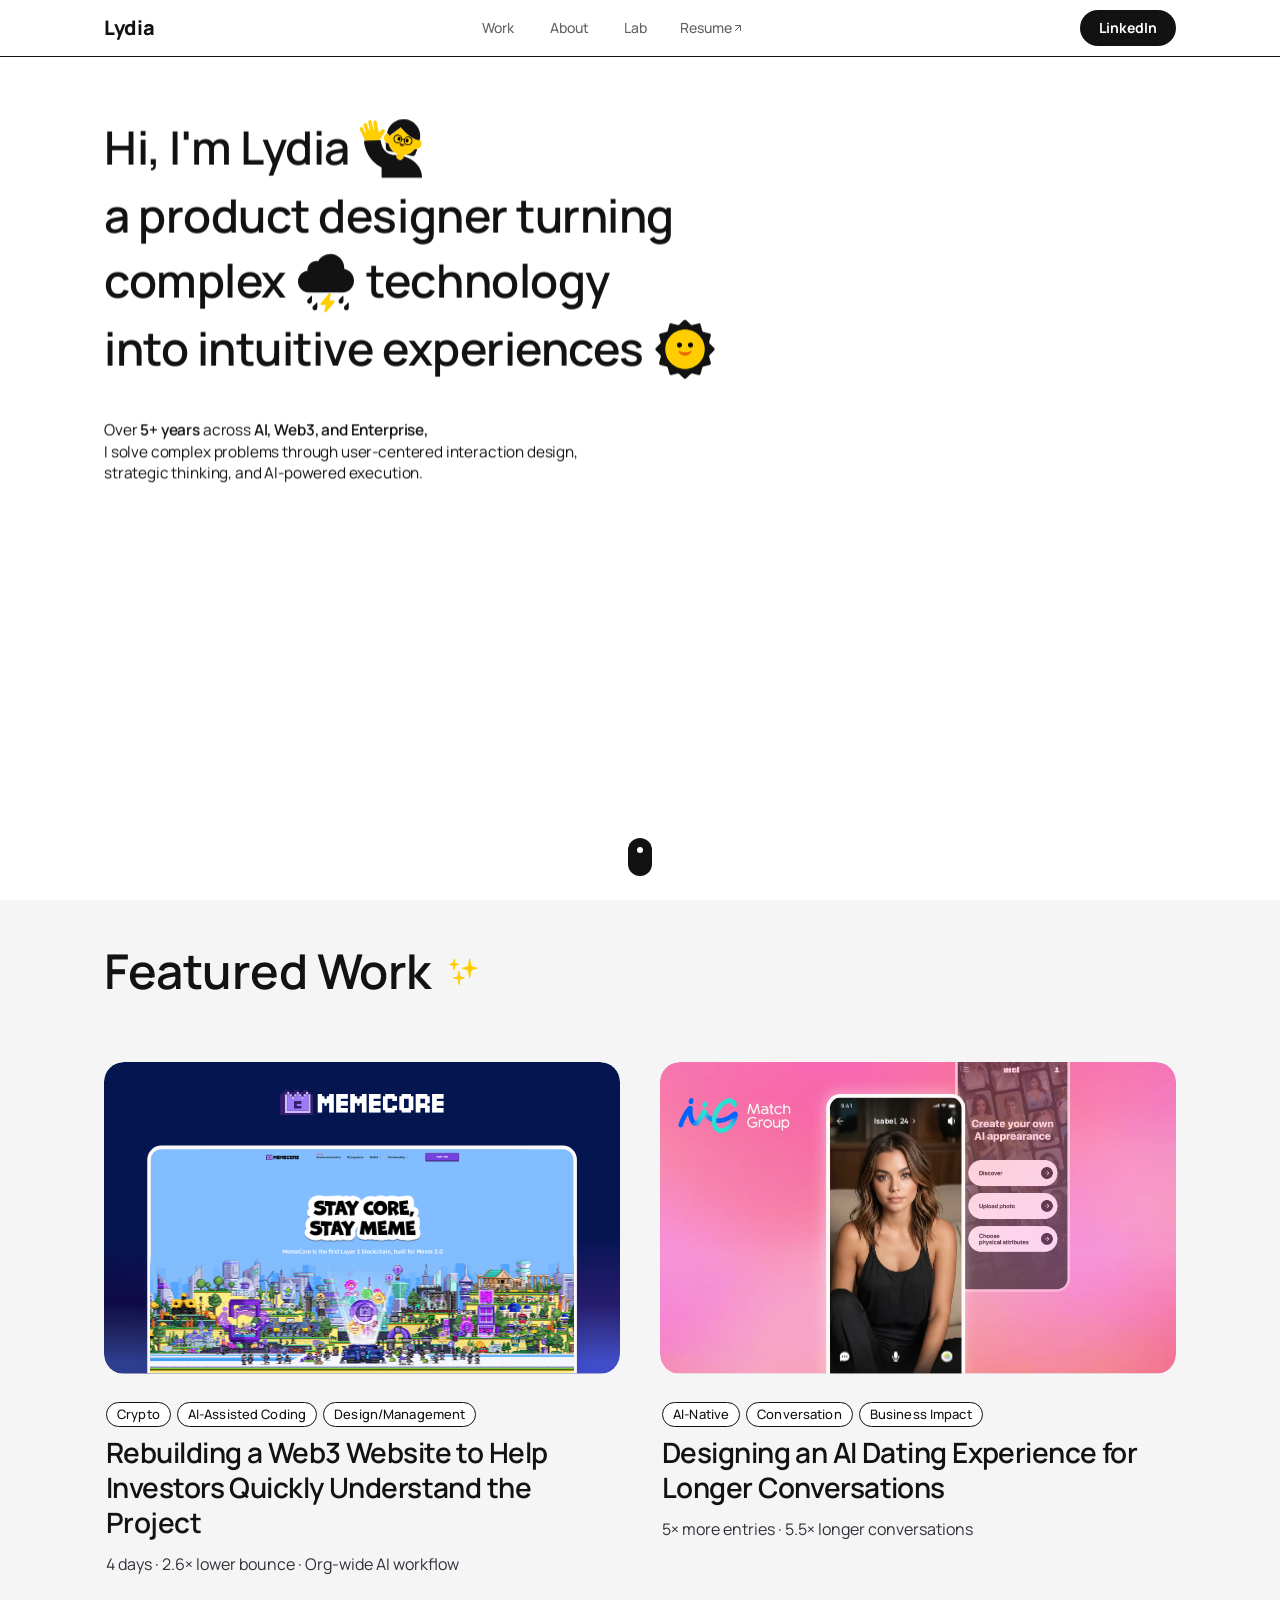
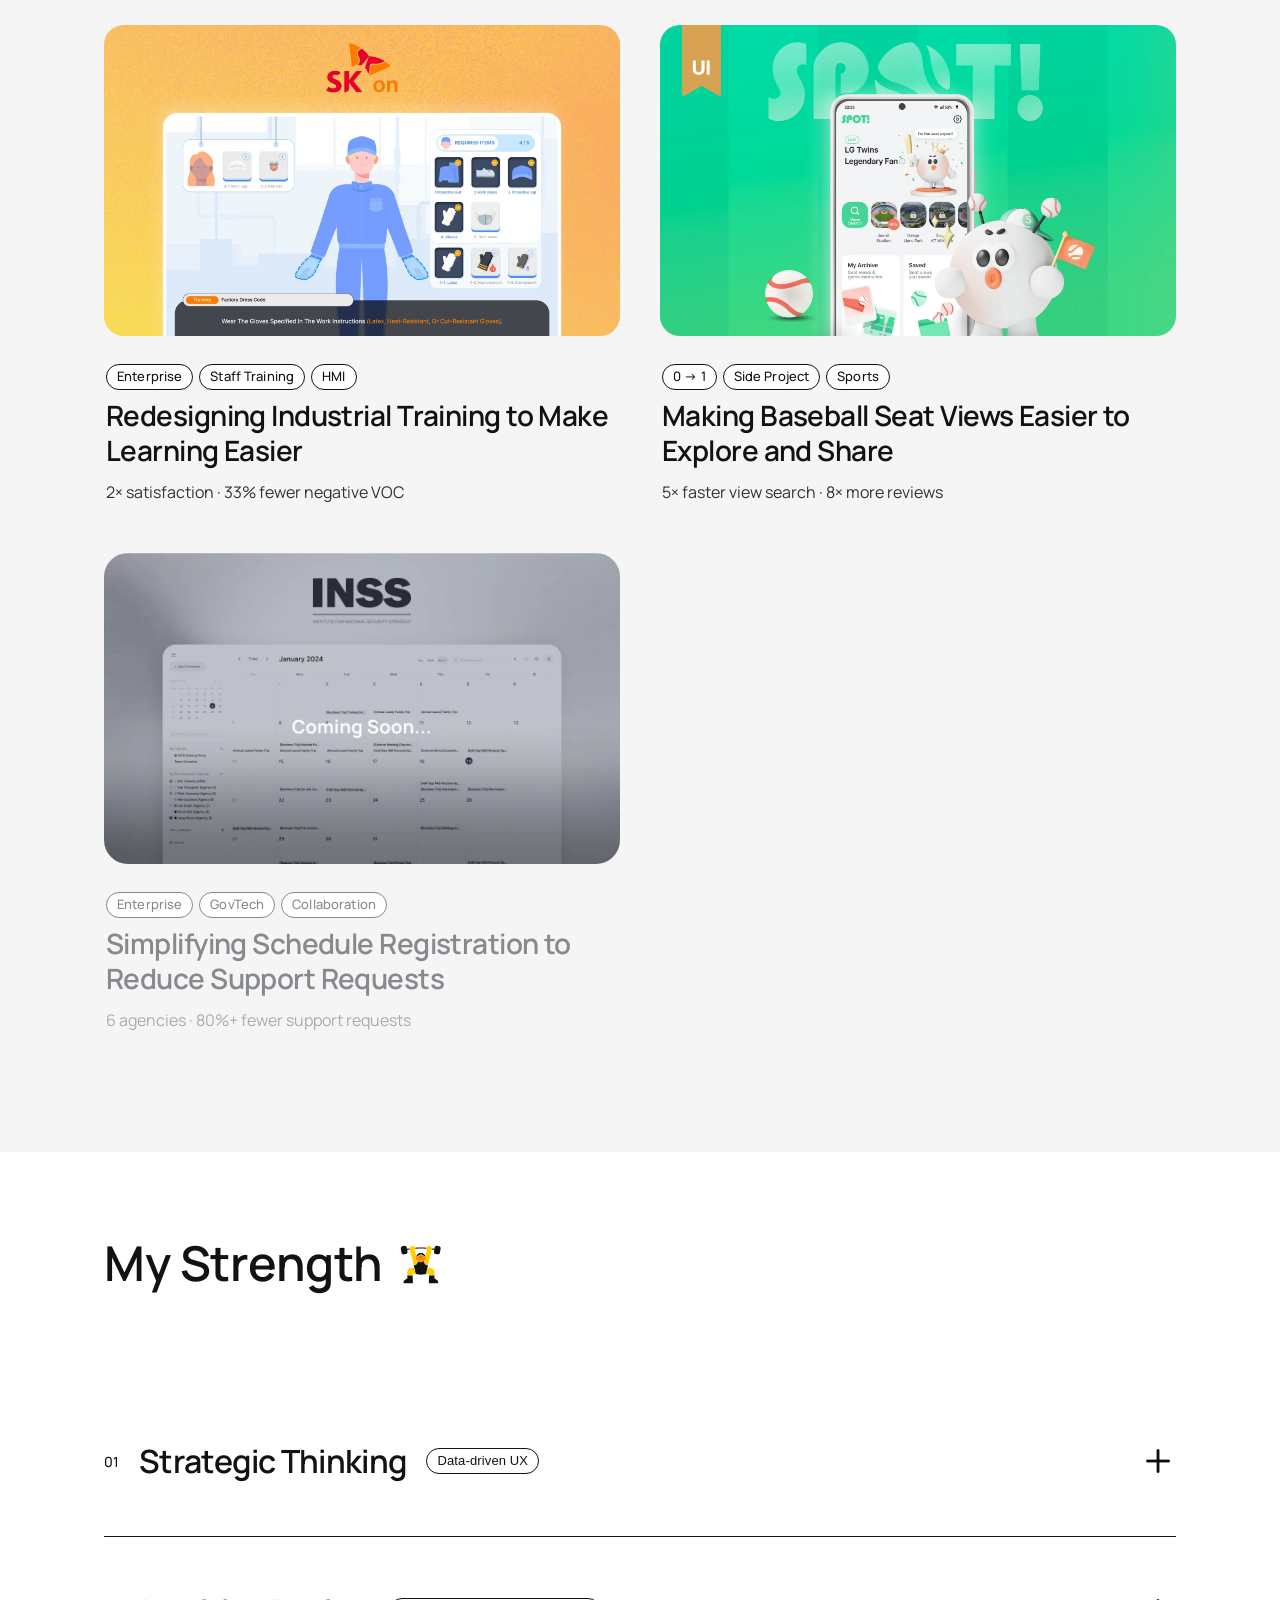
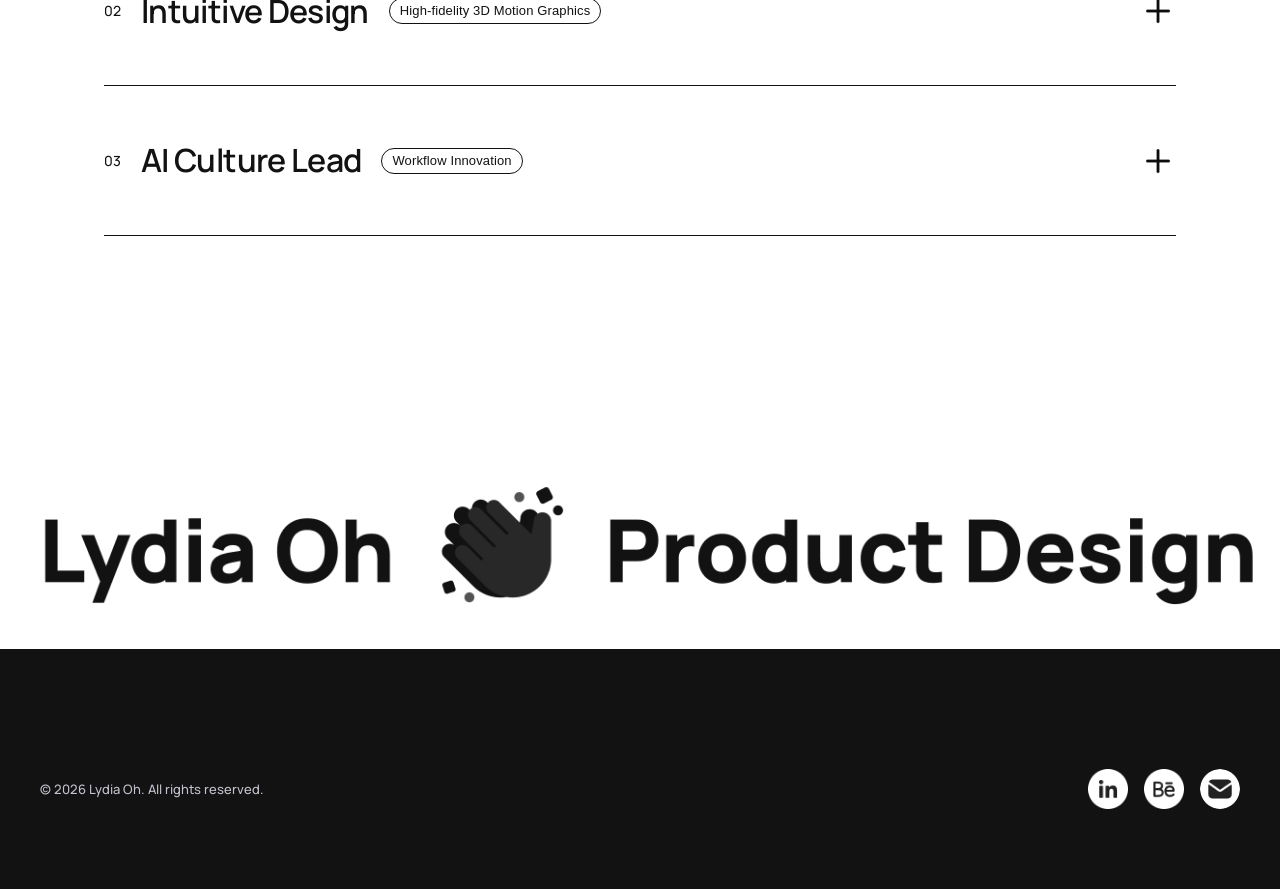
==== commit 6703c907: "MemeCore thumbnail video: declare the VP9 4:4:4 codec so browsers without it use the MP4 Co-Authored" ====
--- a/index.html
+++ b/index.html
@@ -112,7 +112,7 @@
                     <div class="tsm-browser__main">
                       <img class="tsm-browser__title" src="/assets/images/memecore/hero-title.webp?v=2" alt="">
                       <video class="tsm-browser__video" autoplay muted loop playsinline preload="auto" aria-hidden="true">
-                        <source src="/assets/images/thumb-memecore/homepage.webm" type="video/webm">
+                        <source src="/assets/images/thumb-memecore/homepage.webm" type="video/webm; codecs=vp09.01.10.08">
                         <source src="/assets/images/thumb-memecore/homepage.mp4" type="video/mp4">
                       </video>
                     </div>
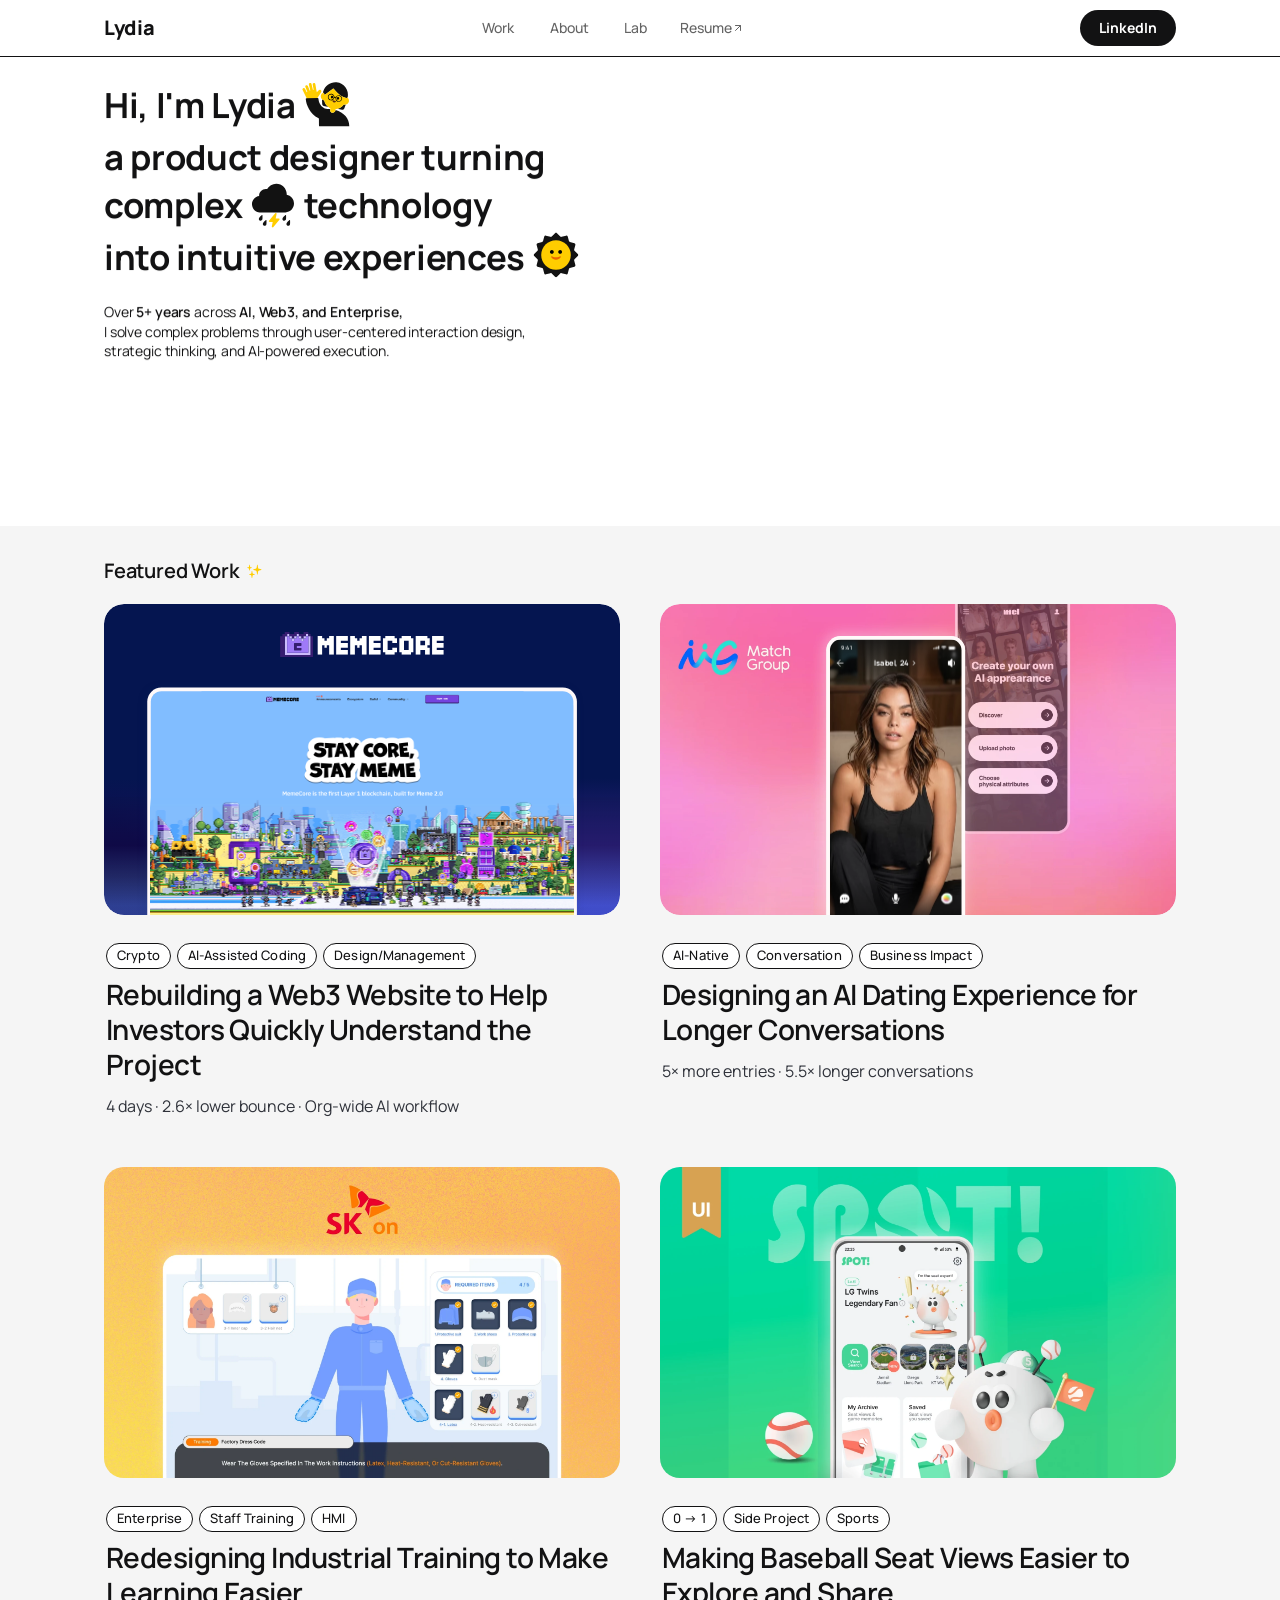
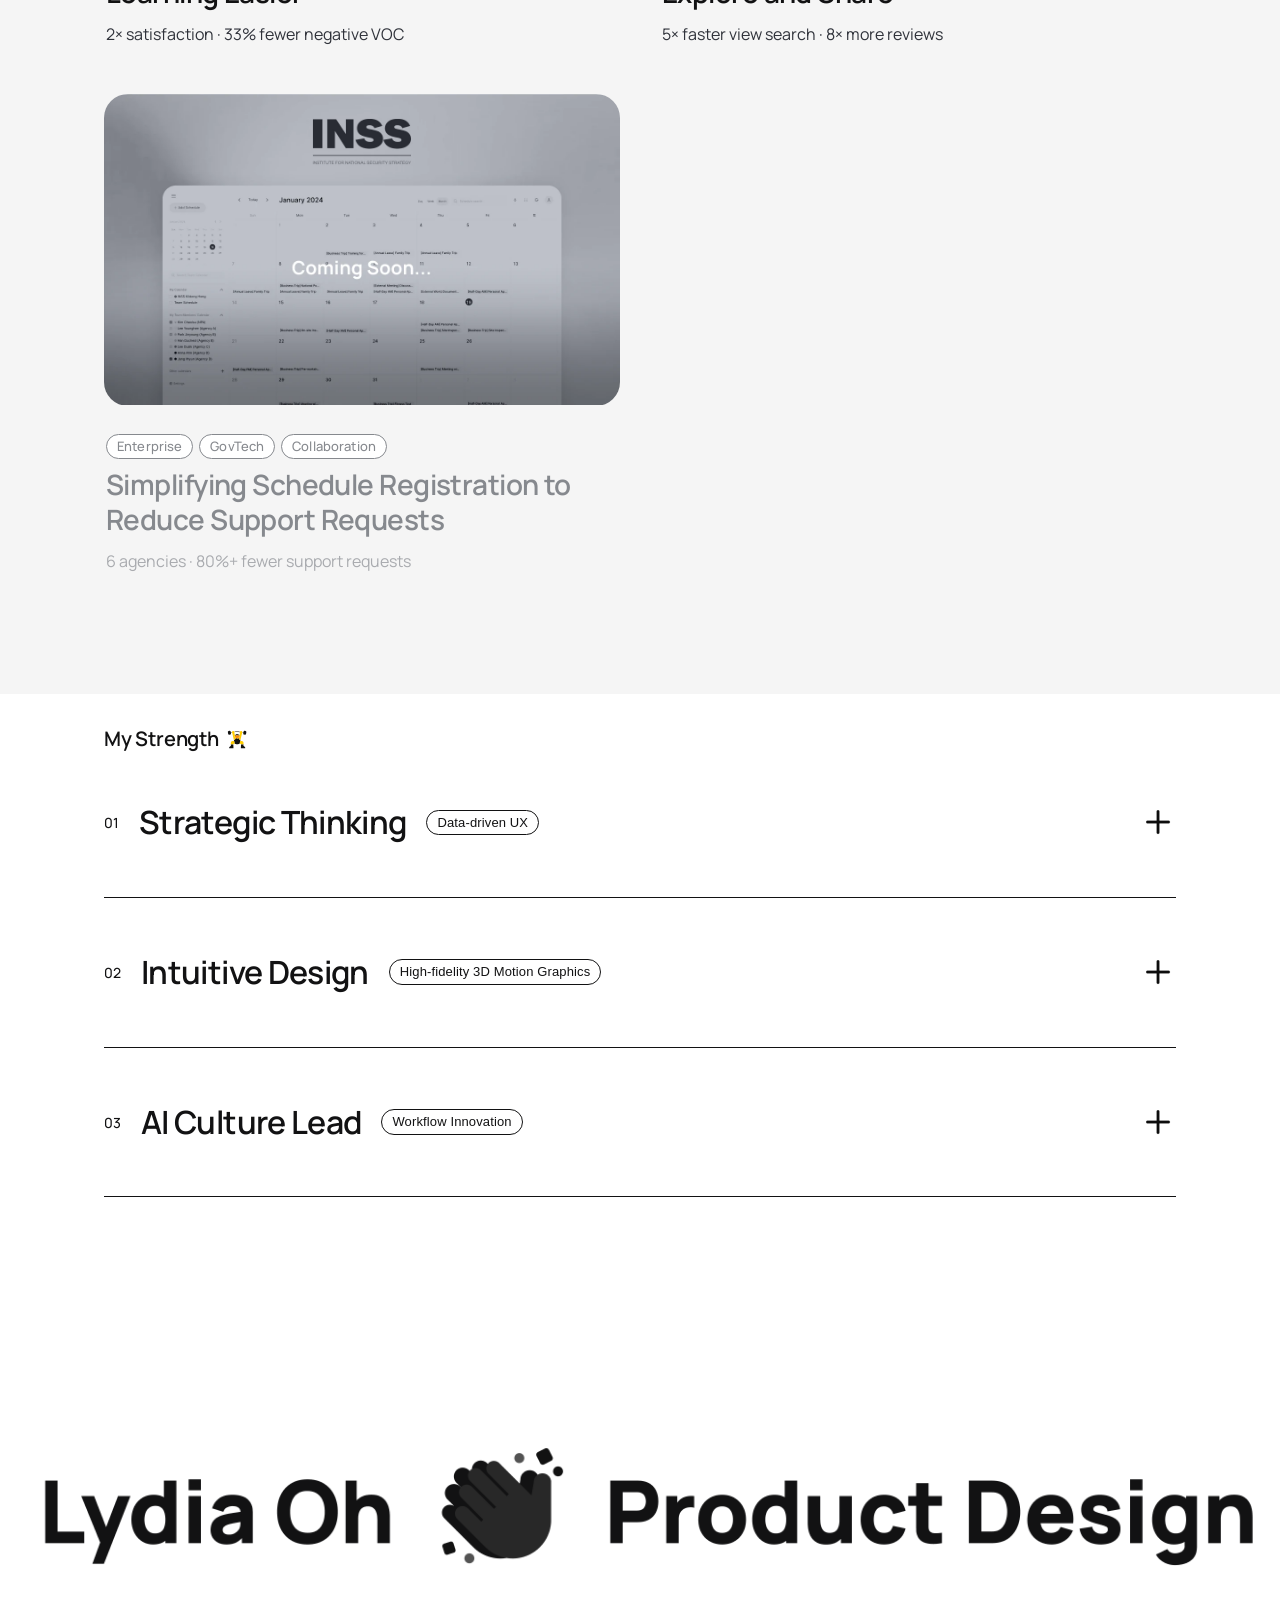
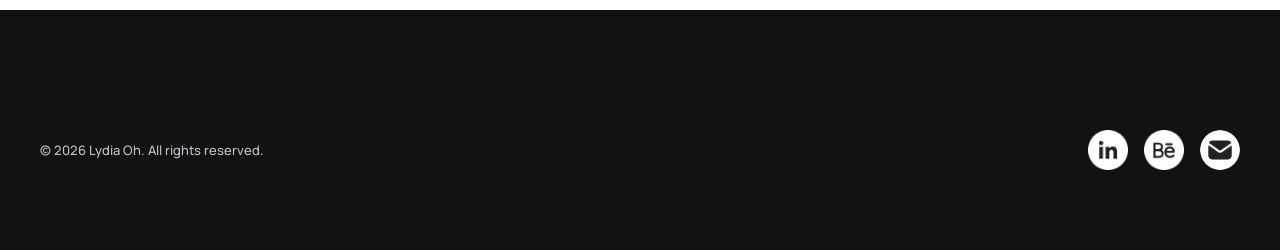
==== commit 9d763ffb: "SK and SPOT case studies in the Mel/MemeCore format; SK moves to /work/sk/ (old URL redirects) Co-Au" ====
--- a/index.html
+++ b/index.html
@@ -219,7 +219,7 @@
         </article>
 
         <article class="work-card">
-          <a href="work/sk-hmi/" class="work-card__link">
+          <a href="work/sk/" class="work-card__link">
             <div class="work-card__media">
               <div class="work-card__thumb">
                 <img src="/assets/images/thumb-work-sk-hmi.webp" alt="SK on HMI 교육 시뮬레이션 썸네일" style="width:100%;height:100%;object-fit:cover;object-position:center;display:block;" loading="lazy" decoding="async">
--- a/styles.css
+++ b/styles.css
@@ -1843,7 +1843,7 @@
 
 /* The layered thumbnail scenes are 616px wide: scale them to keep covering the thumb when the card is wider */
 .whats-next .work-card__thumb { container-type: inline-size; }
-.whats-next .thumb-scene { scale: var(--ts-cover, 1.01); } /* max(1.01, thumb width / 616), set by script.js */
+.whats-next .thumb-scene { scale: var(--ts-cover, 1.01); transform-origin: 308px 0; } /* max(1.01, thumb width / 616), set by script.js; grows from the top so it fills the 616:350 thumb */
 
 /* Tablet+: thumb height follows the resting card width at the thumbnails' 616:350 ratio, so nothing is cropped */
 @media (min-width: 769px) {
@@ -1919,3 +1919,38 @@
   #work .section__title-icon     { width: 32px; height: 32px; }
   #strength .section__title-icon { width: 43px; height: 43px; }
 }
+
+/* Home PC: My Strength title → first item text = 60px, same as Featured Work title → thumbnails
+   (title 0 + header 4 + item padding-top 56) */
+@media (min-width: 769px) {
+  #strength .section__title  { margin-bottom: 0; }
+  #strength .section__header { margin-bottom: 4px; }
+}
+
+/* Home hero (all screens): no scroll cue; the hero hugs its content so Featured Work shows in the first screen */
+.hero__scroll-cue { display: none; }
+.hero { min-height: auto; }
+@media (min-width: 769px) {
+  /* Laptop (1512px) values: top 72, bottom 132, headline 41/700, sub 15. Wider screens scale up in proportion so a PC looks the same */
+  .hero__inner     { padding-top: max(72px, calc(100vw * 72 / 1512)); padding-bottom: max(132px, calc(100vw * 132 / 1512)); }
+  .hero__copy      { margin-bottom: 0; padding-top: 0; }
+  .hero__headline  { font-size: clamp(24px, calc(100vw * 41 / 1512), 72px); font-weight: 700; margin-bottom: max(24px, calc(100vw * 24 / 1512)); }
+  .hero__sub       { font-size: clamp(14px, calc(100vw * 15 / 1512), 28px); }
+  #work            { padding-top: max(32px, calc(100vw * 32 / 1512)); }
+}
+@media (max-width: 768px) {
+  .hero__inner     { padding: 24px 20px 36px; }
+  #work            { padding-top: 28px; }
+}
+
+/* Home PC: section titles 48 → 36 → 20px (small labels, contrast with the hero), title → content 60 → 40px,
+   My Strength top padding = Featured Work top padding */
+@media (min-width: 769px) {
+  #work .section__title,
+  #strength .section__title      { font-size: 20px; font-weight: 600; letter-spacing: -0.2px; line-height: 1.3; gap: 8px; }
+  #work .section__title-icon     { width: 16px; height: 16px; }
+  #strength .section__title-icon { width: 20px; height: 20px; }
+  #work .section__header         { margin-bottom: 20px; }
+  #strength .section__header     { margin-bottom: -4px; } /* + first item's 56px top padding = 52px */
+  #strength                      { padding-top: max(32px, calc(100vw * 32 / 1512)); }
+}
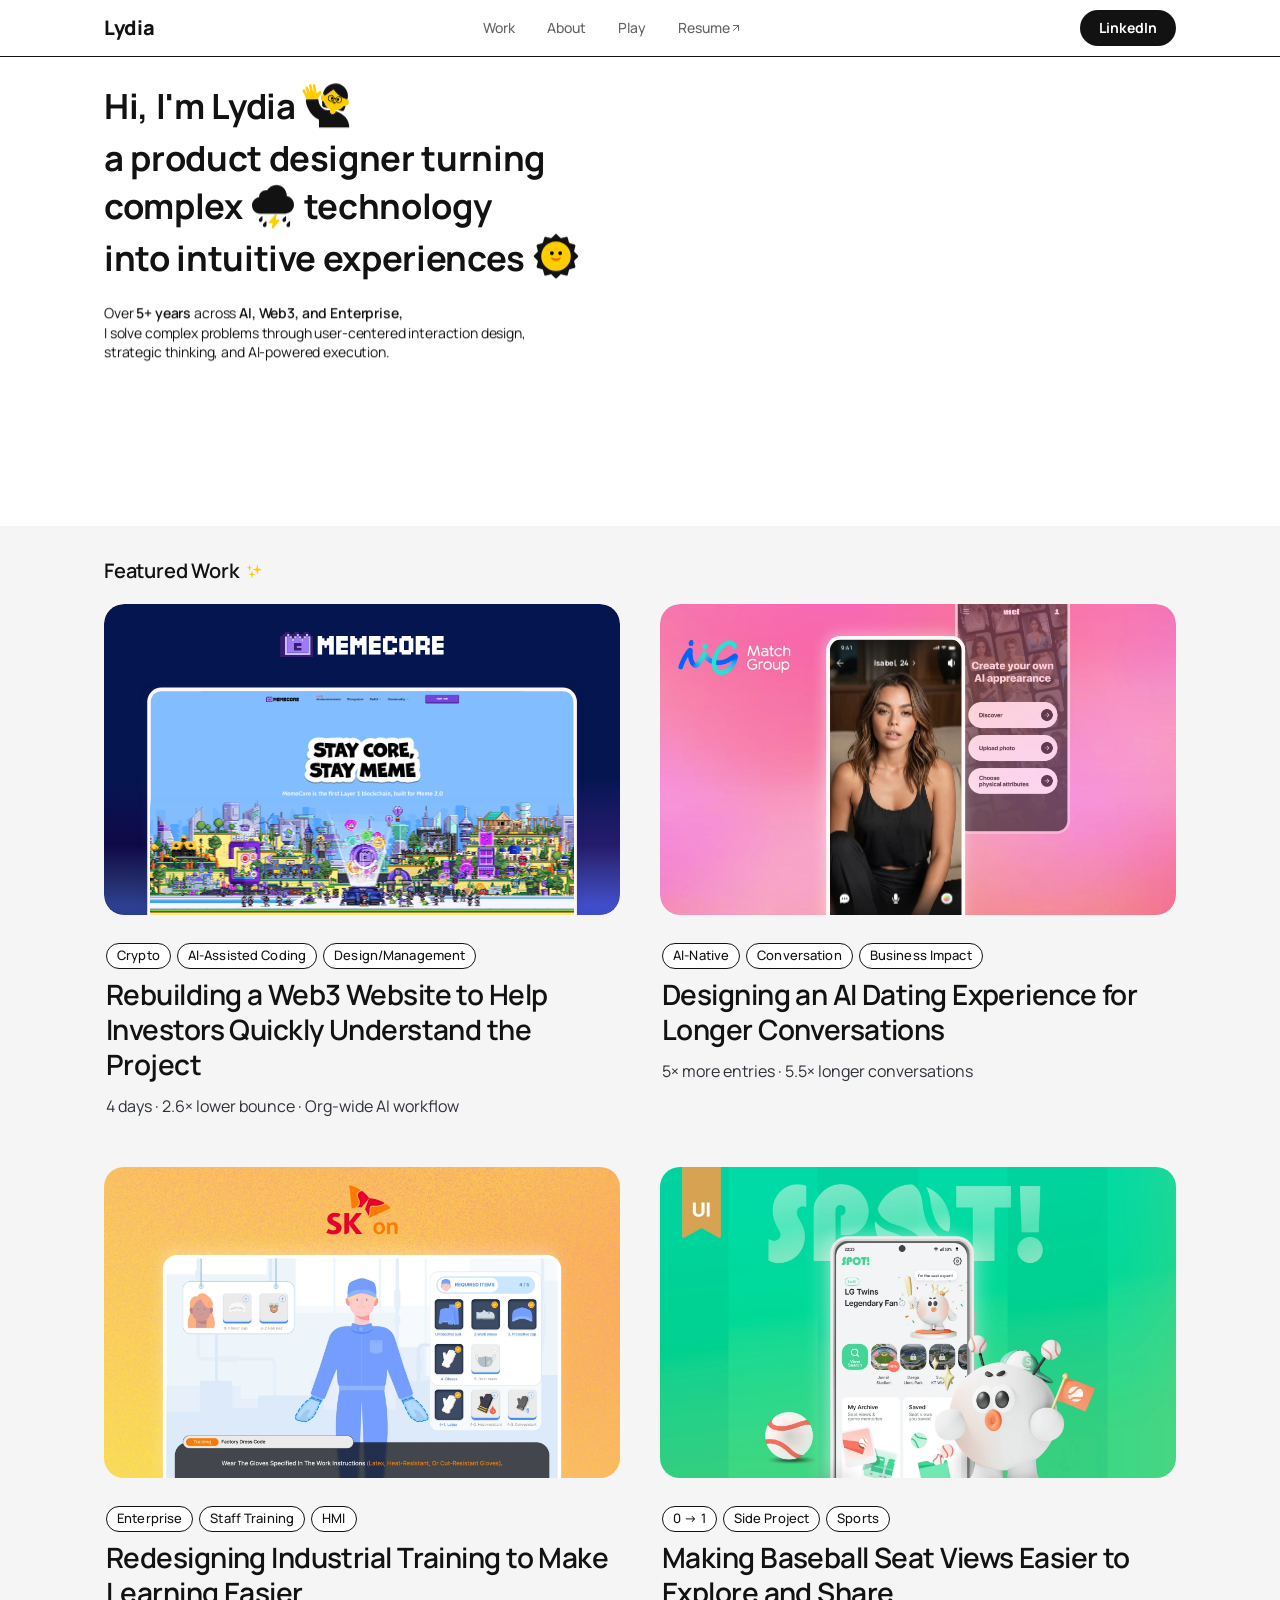
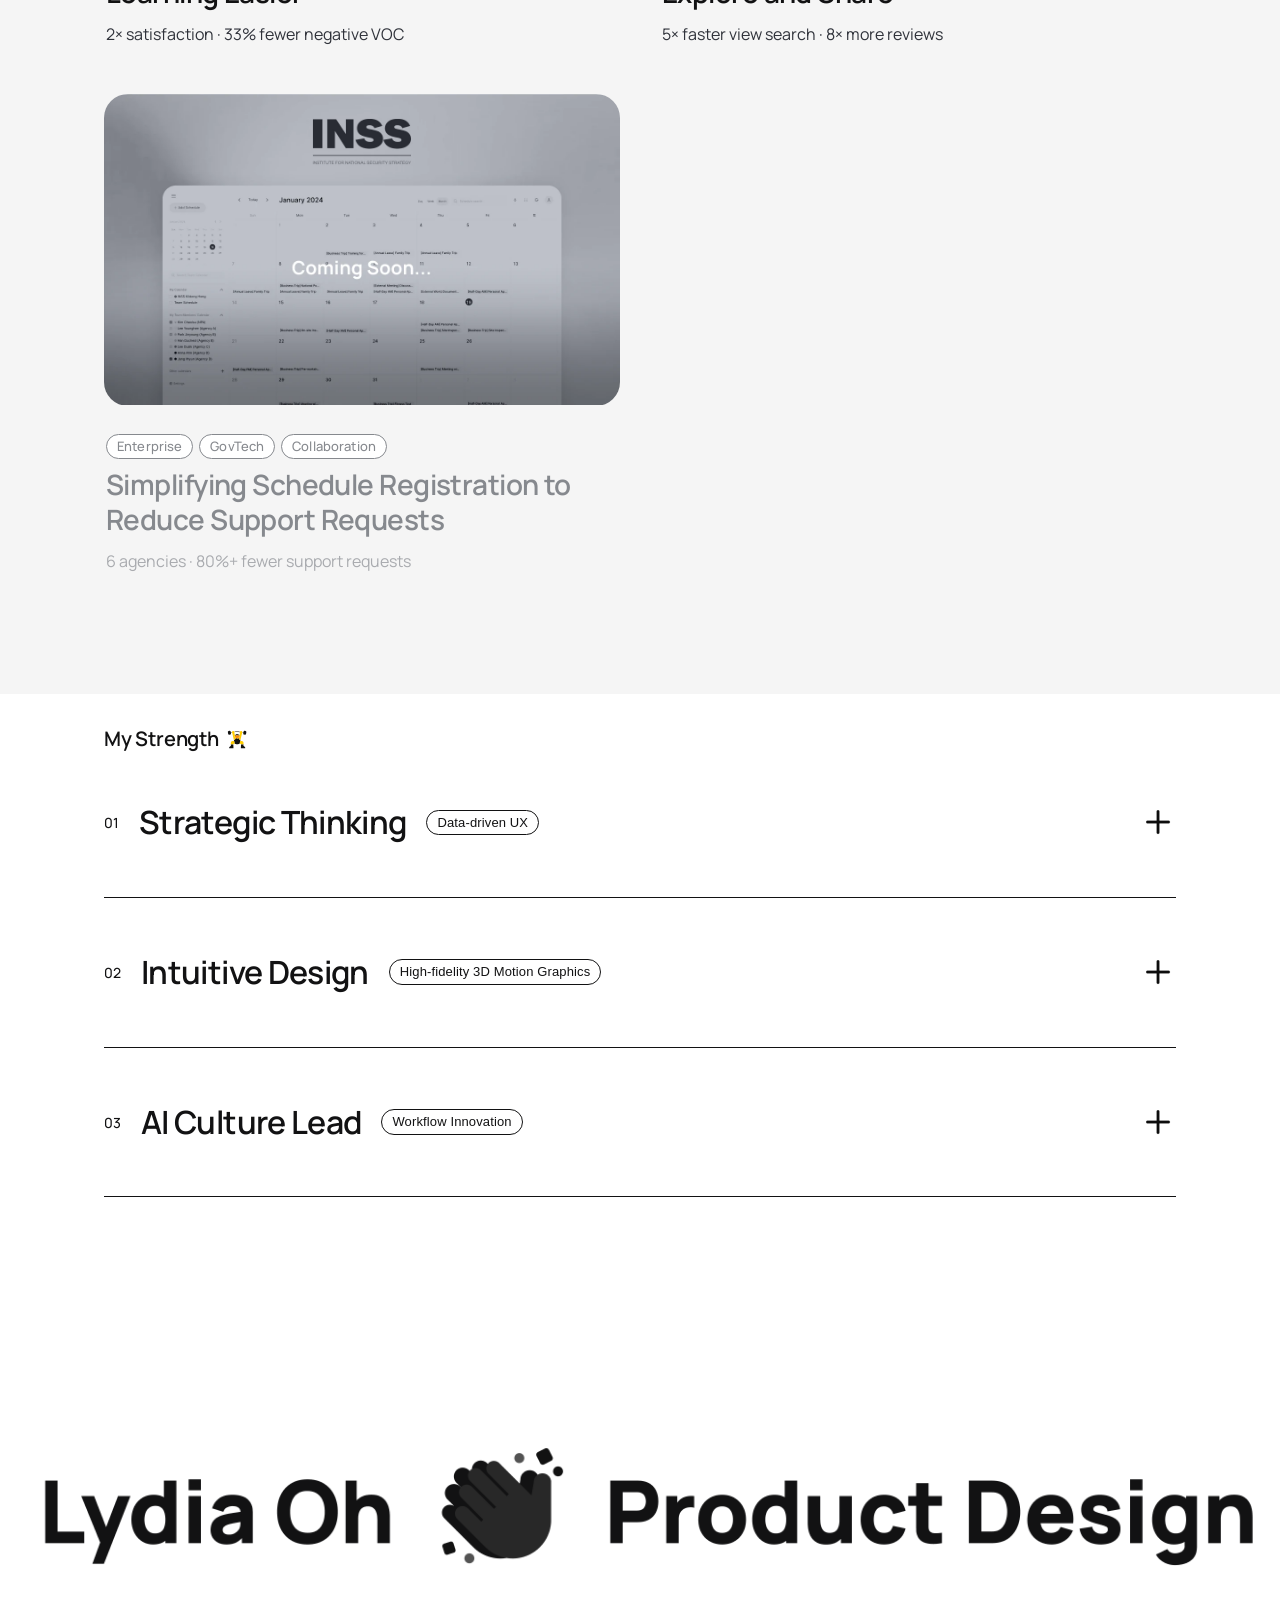
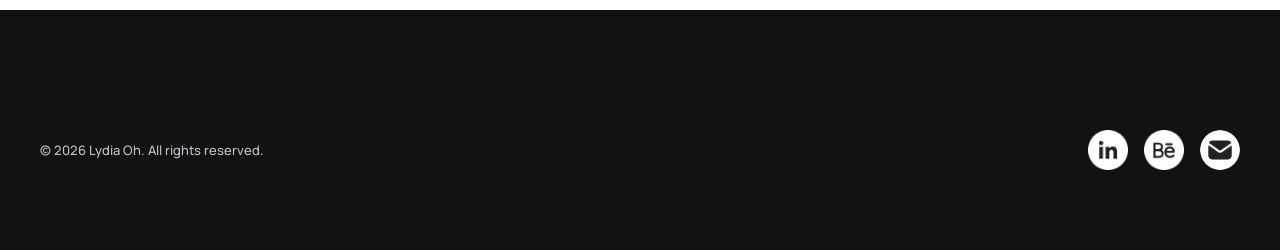
==== commit 7ede0e49: "Nav: Lab is now Play; Play page shows both sections without scroll reveal Co-Authored-By: Claude Opu" ====
--- a/index.html
+++ b/index.html
@@ -48,7 +48,7 @@
       <nav class="gnb__nav">
         <a href="#work" data-text="Work">Work</a>
         <a href="about/" data-text="About">About</a>
-        <a href="lab/" data-text="Lab">Lab</a>
+        <a href="lab/" data-text="Play">Play</a>
         <a href="https://drive.google.com/file/d/1OAaM1I-GvjFqWtU6HTfdF1mUuHHced9Q/view?usp=sharing" target="_blank" rel="noopener" data-text="Resume"><span class="gnb__nav-row">Resume<svg width="12" height="12" viewBox="0 0 24 24" fill="none" stroke="currentColor" stroke-width="2" stroke-linecap="round" stroke-linejoin="round" style="flex-shrink:0" aria-hidden="true"><line x1="7" y1="17" x2="17" y2="7"/><polyline points="7 7 17 7 17 17"/></svg></span></a>
       </nav>
       <a href="https://www.linkedin.com/in/lydiaux/" class="gnb__cta" target="_blank" rel="noopener"><span class="gnb__cta-default">LinkedIn</span><span class="gnb__cta-hover">Let's Talk!</span></a>
@@ -59,7 +59,7 @@
     <div class="gnb__mobile-nav" id="mobileNav">
       <a href="#work" data-text="Work">Work</a>
       <a href="about/" data-text="About">About</a>
-      <a href="lab/" data-text="Lab">Lab</a>
+      <a href="lab/" data-text="Play">Play</a>
       <a href="https://drive.google.com/file/d/1OAaM1I-GvjFqWtU6HTfdF1mUuHHced9Q/view?usp=sharing" target="_blank" rel="noopener">Resume</a>
       <a href="https://www.linkedin.com/in/lydiaux/" target="_blank" rel="noopener">LinkedIn</a>
     </div>
--- a/styles.css
+++ b/styles.css
@@ -1954,3 +1954,47 @@
   #strength .section__header     { margin-bottom: -4px; } /* + first item's 56px top padding = 52px */
   #strength                      { padding-top: max(32px, calc(100vw * 32 / 1512)); }
 }
+
+/* Logo hover: "Lydia" rolls up and a second "Lydia" rolls in (same motion as the LinkedIn button).
+   The real text stays for screen readers; the two visible copies are drawn by ::before/::after. */
+.gnb__logo {
+  position: relative;
+  display: inline-block;
+  justify-self: start;
+  height: 28px;
+  line-height: 28px;
+  overflow: hidden;
+  color: transparent;
+}
+.gnb__logo::before,
+.gnb__logo::after {
+  content: "Lydia";
+  position: absolute;
+  left: 0;
+  color: var(--color-text);
+  transition: transform 0.38s cubic-bezier(0.22, 1, 0.36, 1);
+}
+.gnb__logo::before { top: 0; }
+.gnb__logo::after  { top: 100%; }
+.gnb__logo:hover::before,
+.gnb__logo:hover::after { transform: translateY(-28px); }
+
+/* Nav hover: label rolls up, a black copy rolls in (no more bold-on-hover).
+   The current page keeps its black, semibold label. Wrapper spans are added by script.js. */
+.gnb__nav a { height: 32px; overflow: hidden; justify-content: flex-start; }
+.gnb__nav a::after { display: none; }
+.gnb__nav a:hover { font-weight: 500; }
+.gnb__nav a.active:hover { font-weight: 600; }
+.gnb__roll {
+  display: flex;
+  flex-direction: column;
+  transition: transform 0.38s cubic-bezier(0.22, 1, 0.36, 1);
+}
+.gnb__roll-face {
+  display: inline-flex;
+  align-items: center;
+  height: 32px;
+  flex-shrink: 0;
+}
+.gnb__roll-face--next { color: var(--color-text); }
+.gnb__nav a:hover .gnb__roll { transform: translateY(-32px); }
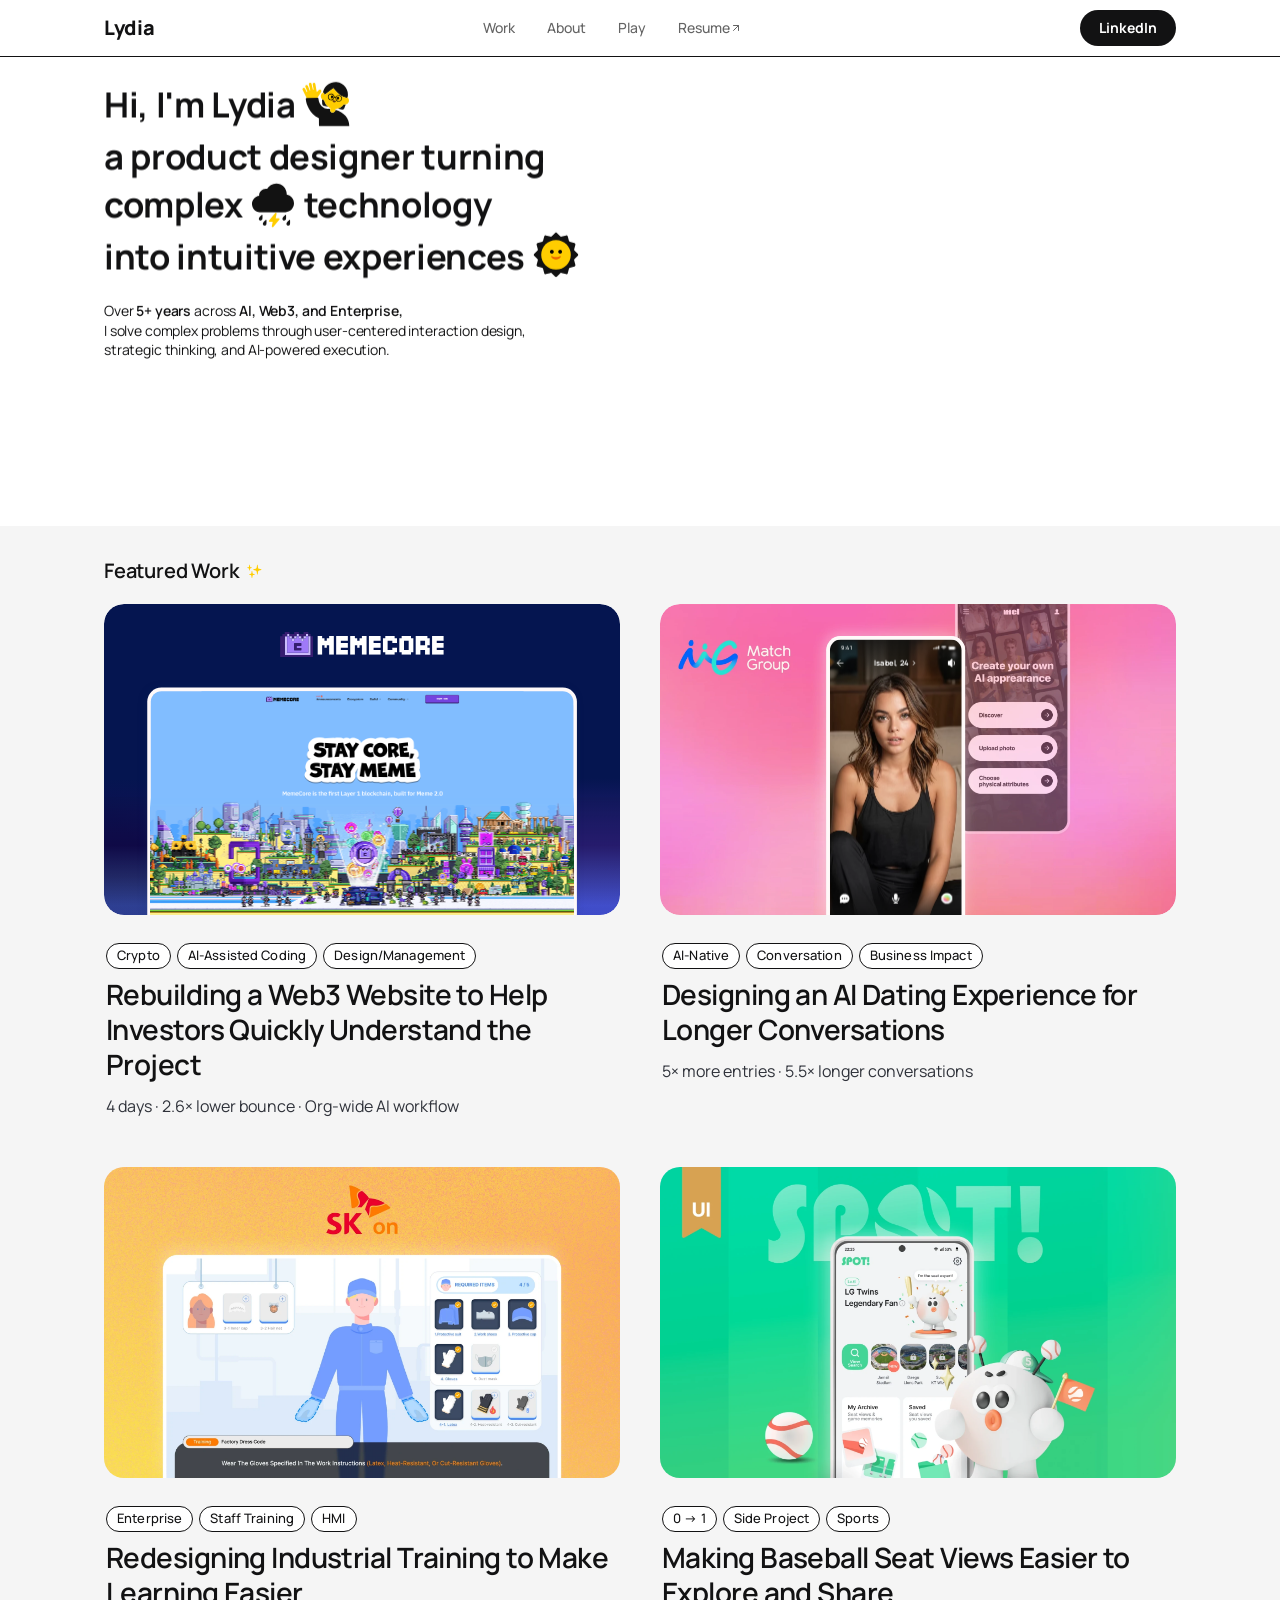
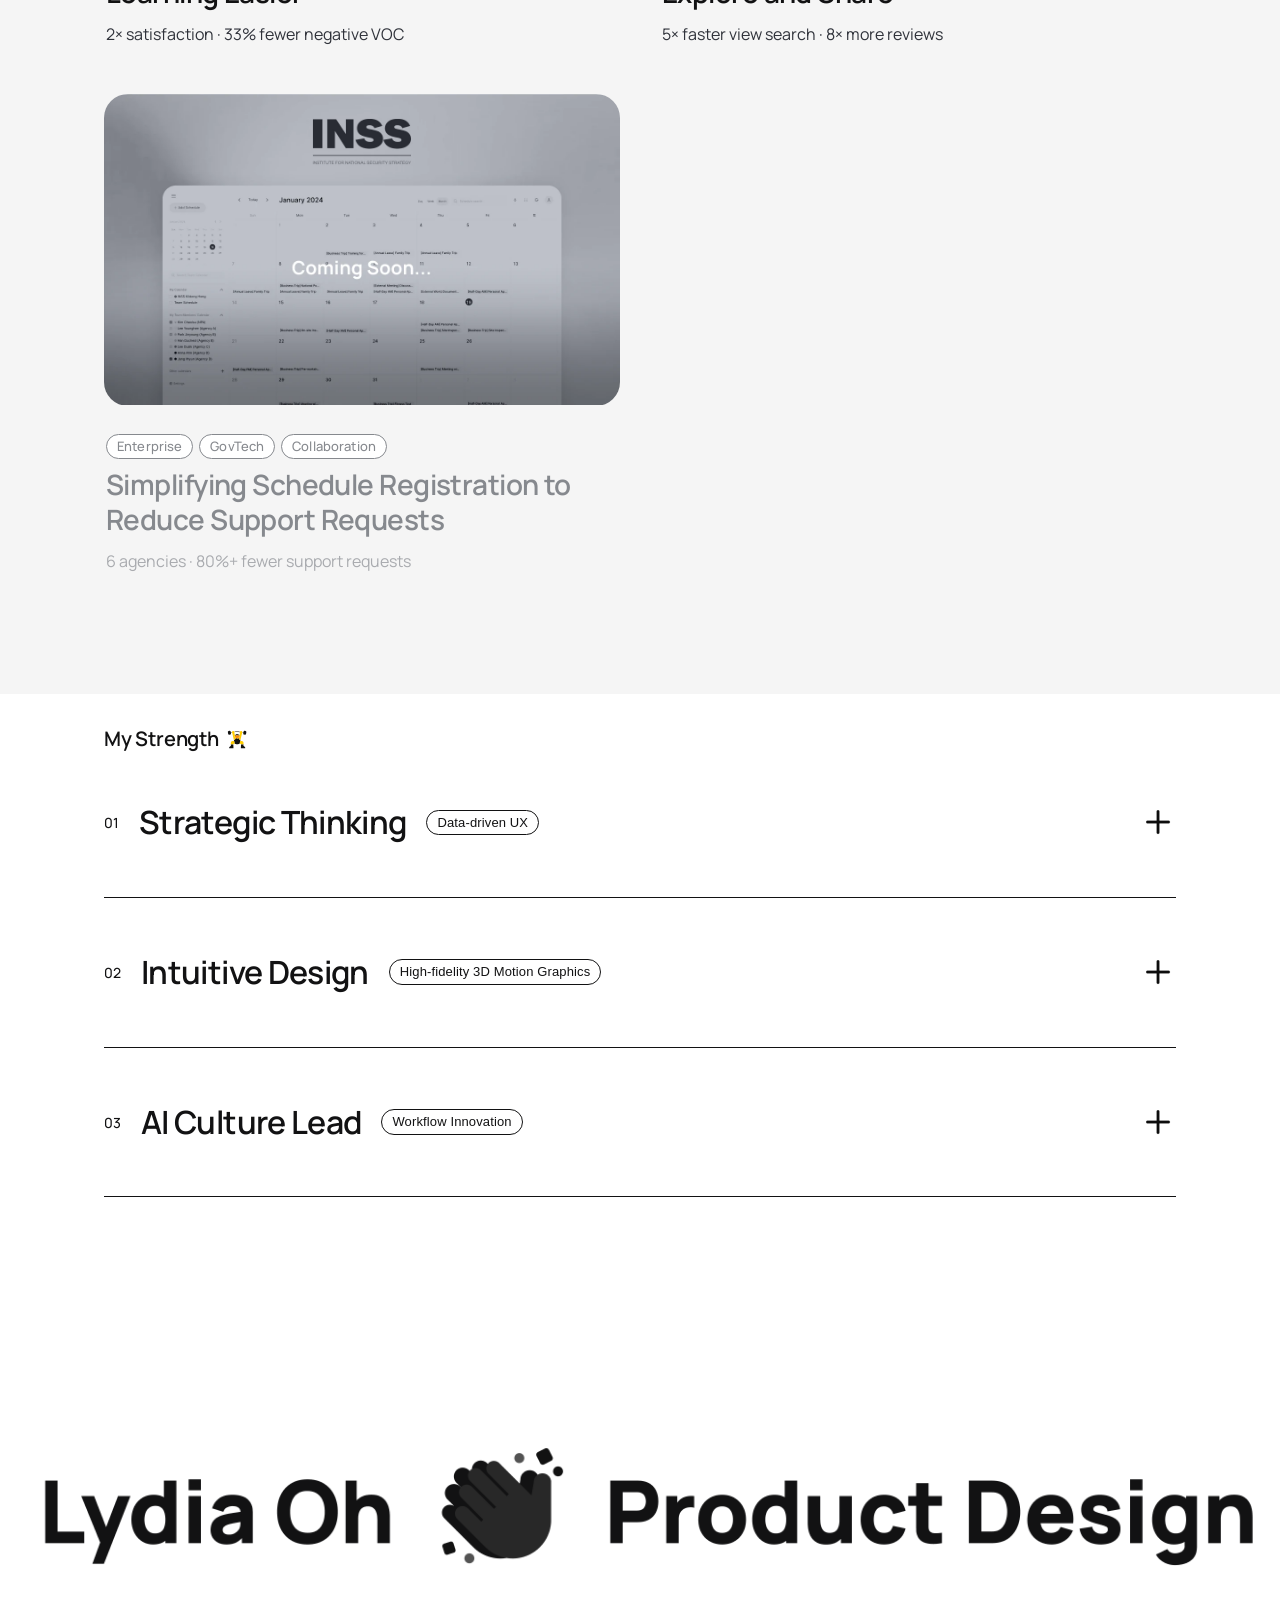
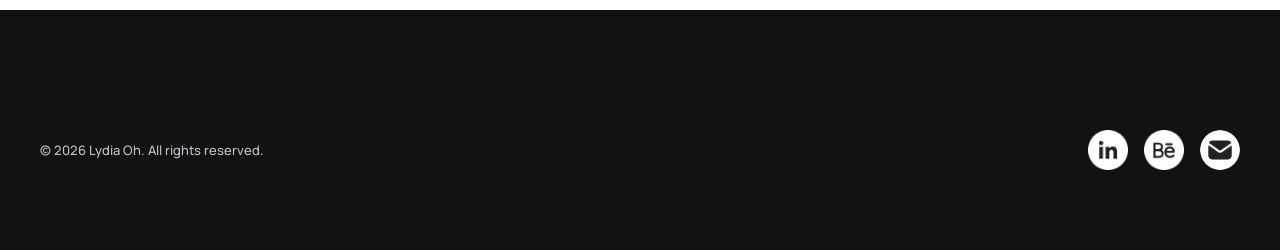
==== commit 4593181a: "Play page moves to /play/ (old /lab/ redirects) Co-Authored-By: Claude Opus 5.5 <noreply@anthropic.c" ====
--- a/index.html
+++ b/index.html
@@ -48,7 +48,7 @@
       <nav class="gnb__nav">
         <a href="#work" data-text="Work">Work</a>
         <a href="about/" data-text="About">About</a>
-        <a href="lab/" data-text="Play">Play</a>
+        <a href="play/" data-text="Play">Play</a>
         <a href="https://drive.google.com/file/d/1OAaM1I-GvjFqWtU6HTfdF1mUuHHced9Q/view?usp=sharing" target="_blank" rel="noopener" data-text="Resume"><span class="gnb__nav-row">Resume<svg width="12" height="12" viewBox="0 0 24 24" fill="none" stroke="currentColor" stroke-width="2" stroke-linecap="round" stroke-linejoin="round" style="flex-shrink:0" aria-hidden="true"><line x1="7" y1="17" x2="17" y2="7"/><polyline points="7 7 17 7 17 17"/></svg></span></a>
       </nav>
       <a href="https://www.linkedin.com/in/lydiaux/" class="gnb__cta" target="_blank" rel="noopener"><span class="gnb__cta-default">LinkedIn</span><span class="gnb__cta-hover">Let's Talk!</span></a>
@@ -59,7 +59,7 @@
     <div class="gnb__mobile-nav" id="mobileNav">
       <a href="#work" data-text="Work">Work</a>
       <a href="about/" data-text="About">About</a>
-      <a href="lab/" data-text="Play">Play</a>
+      <a href="play/" data-text="Play">Play</a>
       <a href="https://drive.google.com/file/d/1OAaM1I-GvjFqWtU6HTfdF1mUuHHced9Q/view?usp=sharing" target="_blank" rel="noopener">Resume</a>
       <a href="https://www.linkedin.com/in/lydiaux/" target="_blank" rel="noopener">LinkedIn</a>
     </div>
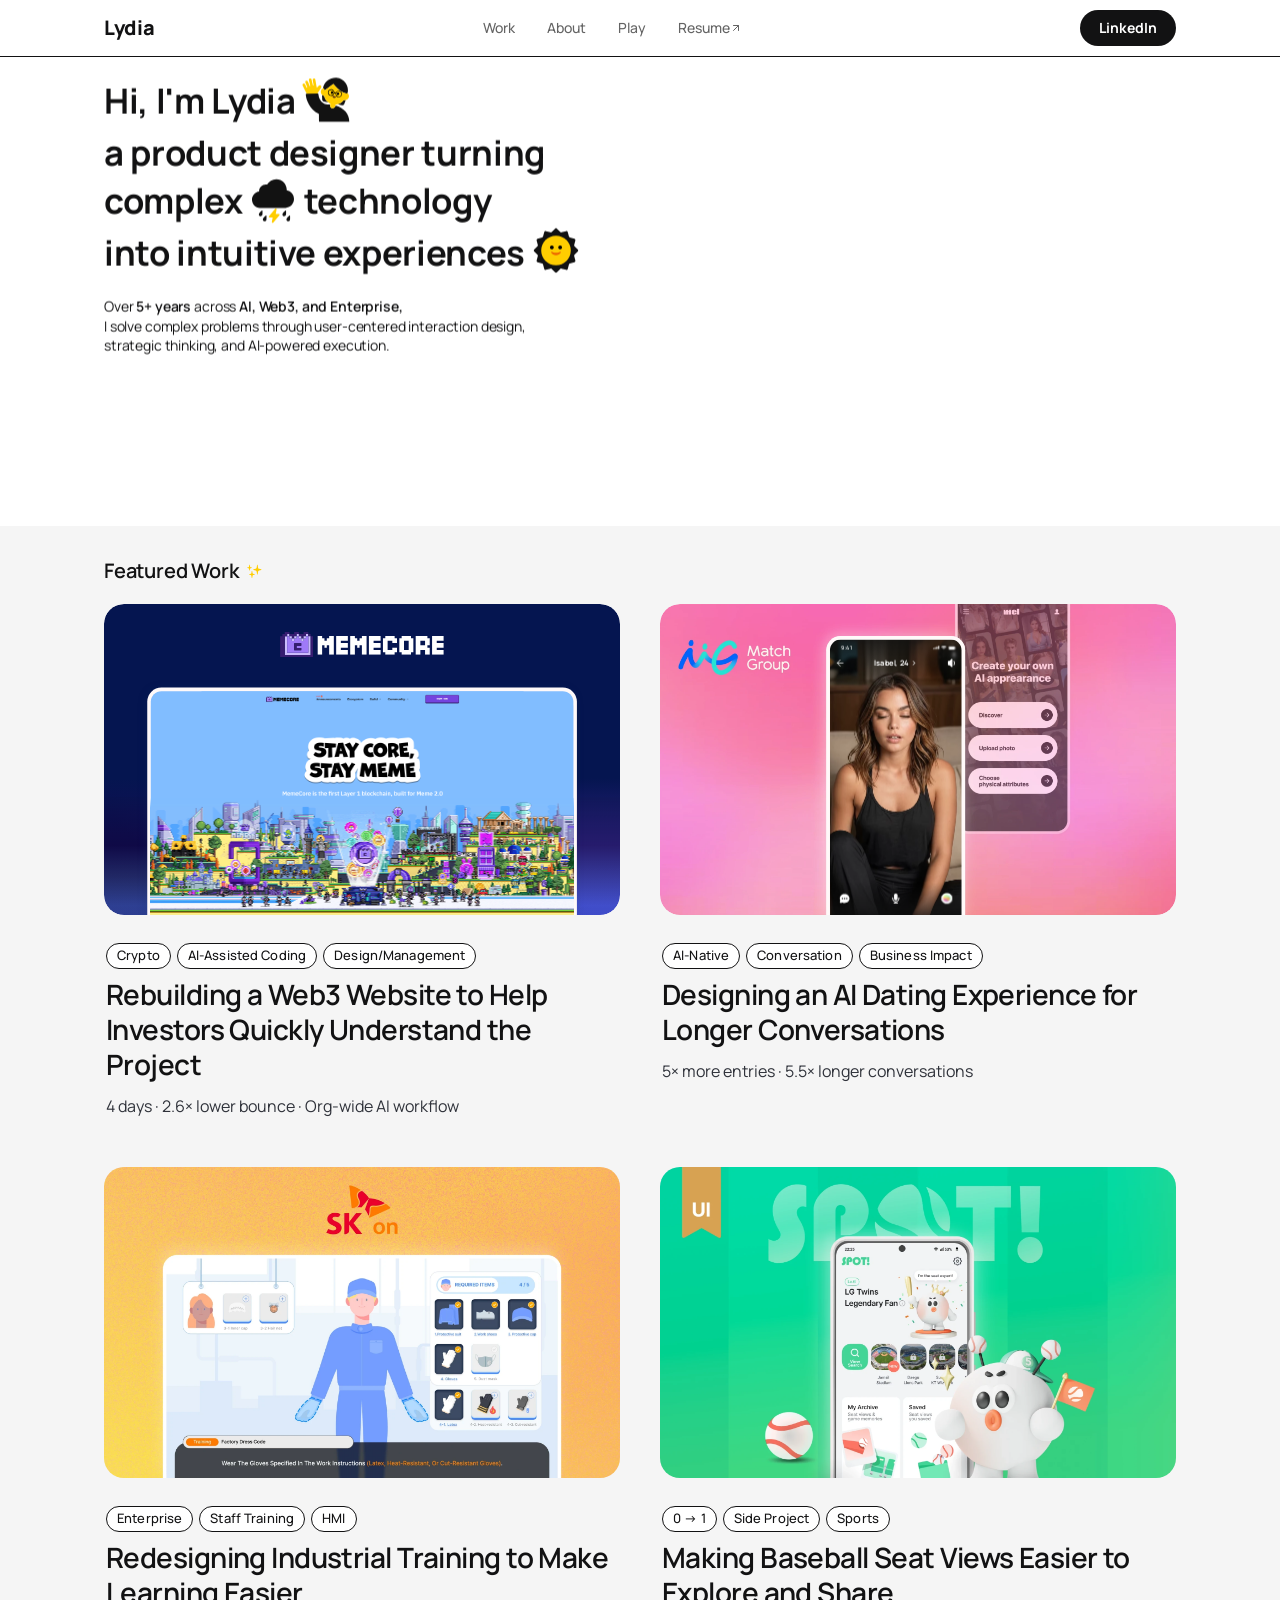
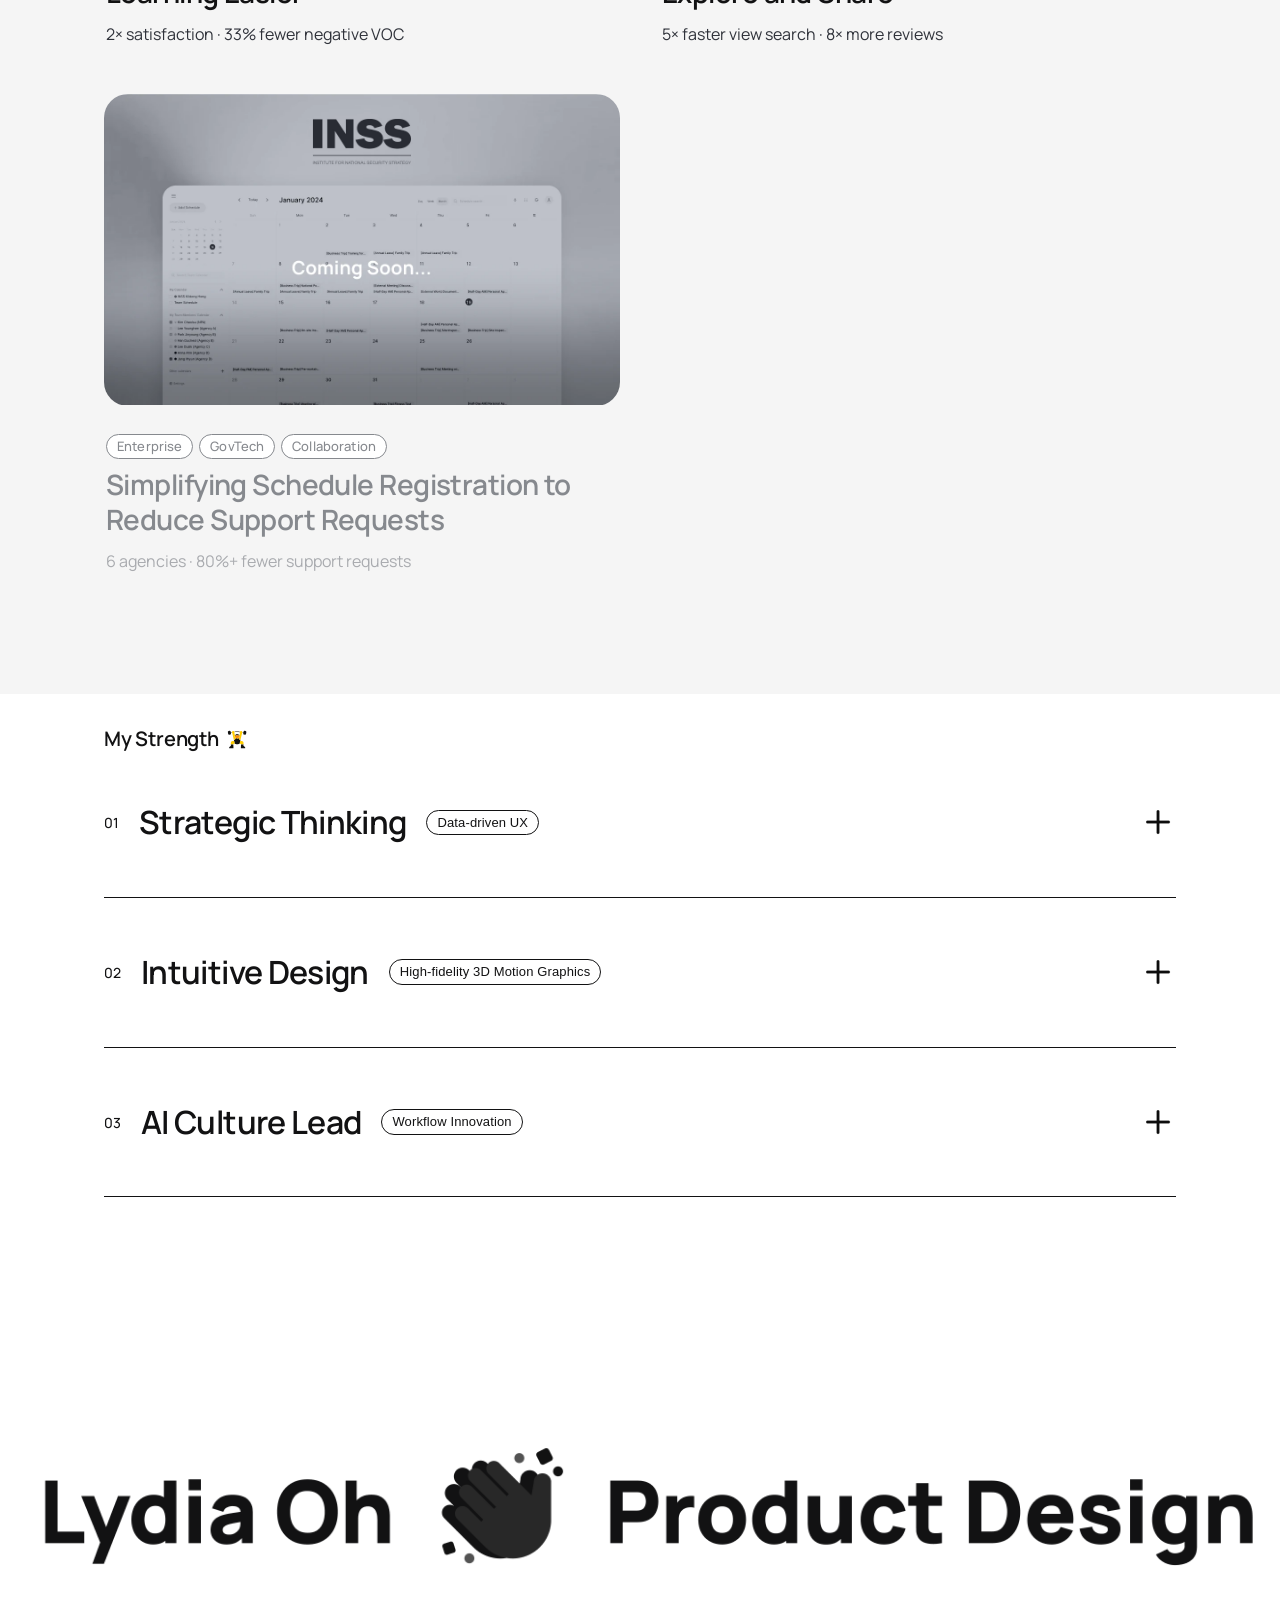
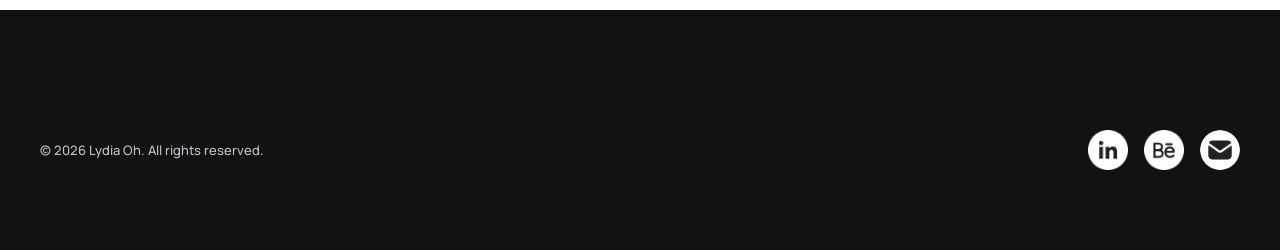
==== commit 5c586d6a: "Mobile home and case study clean-up; dark email copy pill; email is now hallolydia@utexas.edu - Home" ====
--- a/index.html
+++ b/index.html
@@ -377,10 +377,10 @@
         <a href="https://www.behance.net/hilydiaoh" class="footer__social-btn" aria-label="Behance" target="_blank" rel="noopener">
           <img src="assets/icons/Behance.png" width="40" height="40" alt="Behance">
         </a>
-        <button class="footer__social-btn footer__email-btn" aria-label="Copy email address" data-email="hallolydia1@gmail.com">
+        <button class="footer__social-btn footer__email-btn" aria-label="Copy email address" data-email="hallolydia@utexas.edu">
           <img src="assets/icons/Email-Default.png" width="40" height="40" alt="">
           <span class="footer__email-label">
-            <span class="footer__email-addr">hallolydia1@gmail.com</span>
+            <span class="footer__email-addr">hallolydia@utexas.edu</span>
             <span class="footer__email-action">Copy</span>
           </span>
         </button>
--- a/styles.css
+++ b/styles.css
@@ -30,6 +30,7 @@
   /* Footer — Figma */
   --color-footer-bg:    #121213;
   --color-footer-text:  #c2c2cc;   /* rgba(194,194,204) */
+  --color-email-pill-bg: #000000;  /* footer email copy pill (open) */
 
   /* Accent */
   --color-accent:       #5b4ff0;
@@ -1488,8 +1489,17 @@
 .footer__email-btn.copied {
   max-width: 380px;
   padding-right: 16px;
-  background: #ffffff;
-}
+  background: var(--color-email-pill-bg);
+}
+
+/* Open pill is dark: white icon (same image, inverted), white action, light-gray address */
+.footer__email-btn img { transition: filter 0.32s ease; }
+.footer__email-btn:hover img,
+.footer__email-btn.copied img { filter: invert(1); }
+.footer__email-btn:hover .footer__email-addr,
+.footer__email-btn.copied .footer__email-addr { color: var(--color-footer-text); }
+.footer__email-btn:hover .footer__email-action,
+.footer__email-btn.copied .footer__email-action { color: var(--color-bg); }
 
 .footer__email-label {
   display: inline-flex;
@@ -1998,3 +2008,29 @@
 }
 .gnb__roll-face--next { color: var(--color-text); }
 .gnb__nav a:hover .gnb__roll { transform: translateY(-32px); }
+
+/* Home mobile clean-up (PC/laptop untouched):
+   - hero: room under the GNB and a white margin before Featured Work (Featured Work + its first thumbnail still peek in the first screen)
+   - section titles = PC labels (20px / 600, icons 16/20px, 20px to the content)
+   - thumbnails in the 616×350 ratio the artwork is drawn in, so nothing is cropped; card title/desc one step down */
+@media (max-width: 768px) {
+  .hero__inner { padding: 64px 20px 56px; }
+
+  #work .section__title,
+  #strength .section__title      { font-size: 20px; font-weight: 600; letter-spacing: -0.2px; line-height: 1.3; gap: 8px; }
+  #work .section__title-icon     { width: 16px; height: 16px; }
+  #strength .section__title-icon { width: 20px; height: 20px; }
+  #work .section__header,
+  #strength .section__header     { margin-bottom: 20px; }
+
+  .work-card__thumb { aspect-ratio: 616 / 350; }
+  .tsl-logo { left: calc(50% - 206.37px); top: 40.66px; width: 125.915px; height: 39.234px; } /* back to the uncropped scene position */
+  .work-card__link  { gap: 16px; }
+  .work-card__title { font-size: 20px; line-height: 1.3; }
+  .work-card__desc  { font-size: 14px; line-height: 1.5; }
+
+  /* My Strength: no floating hover image at phone width (even with a mouse); the image shows only
+     inside the open panel, 20px further from the text (20 → 40px) */
+  .strength-item__hover     { display: none; }
+  .strength-item__body-text { margin-bottom: 40px; }
+}
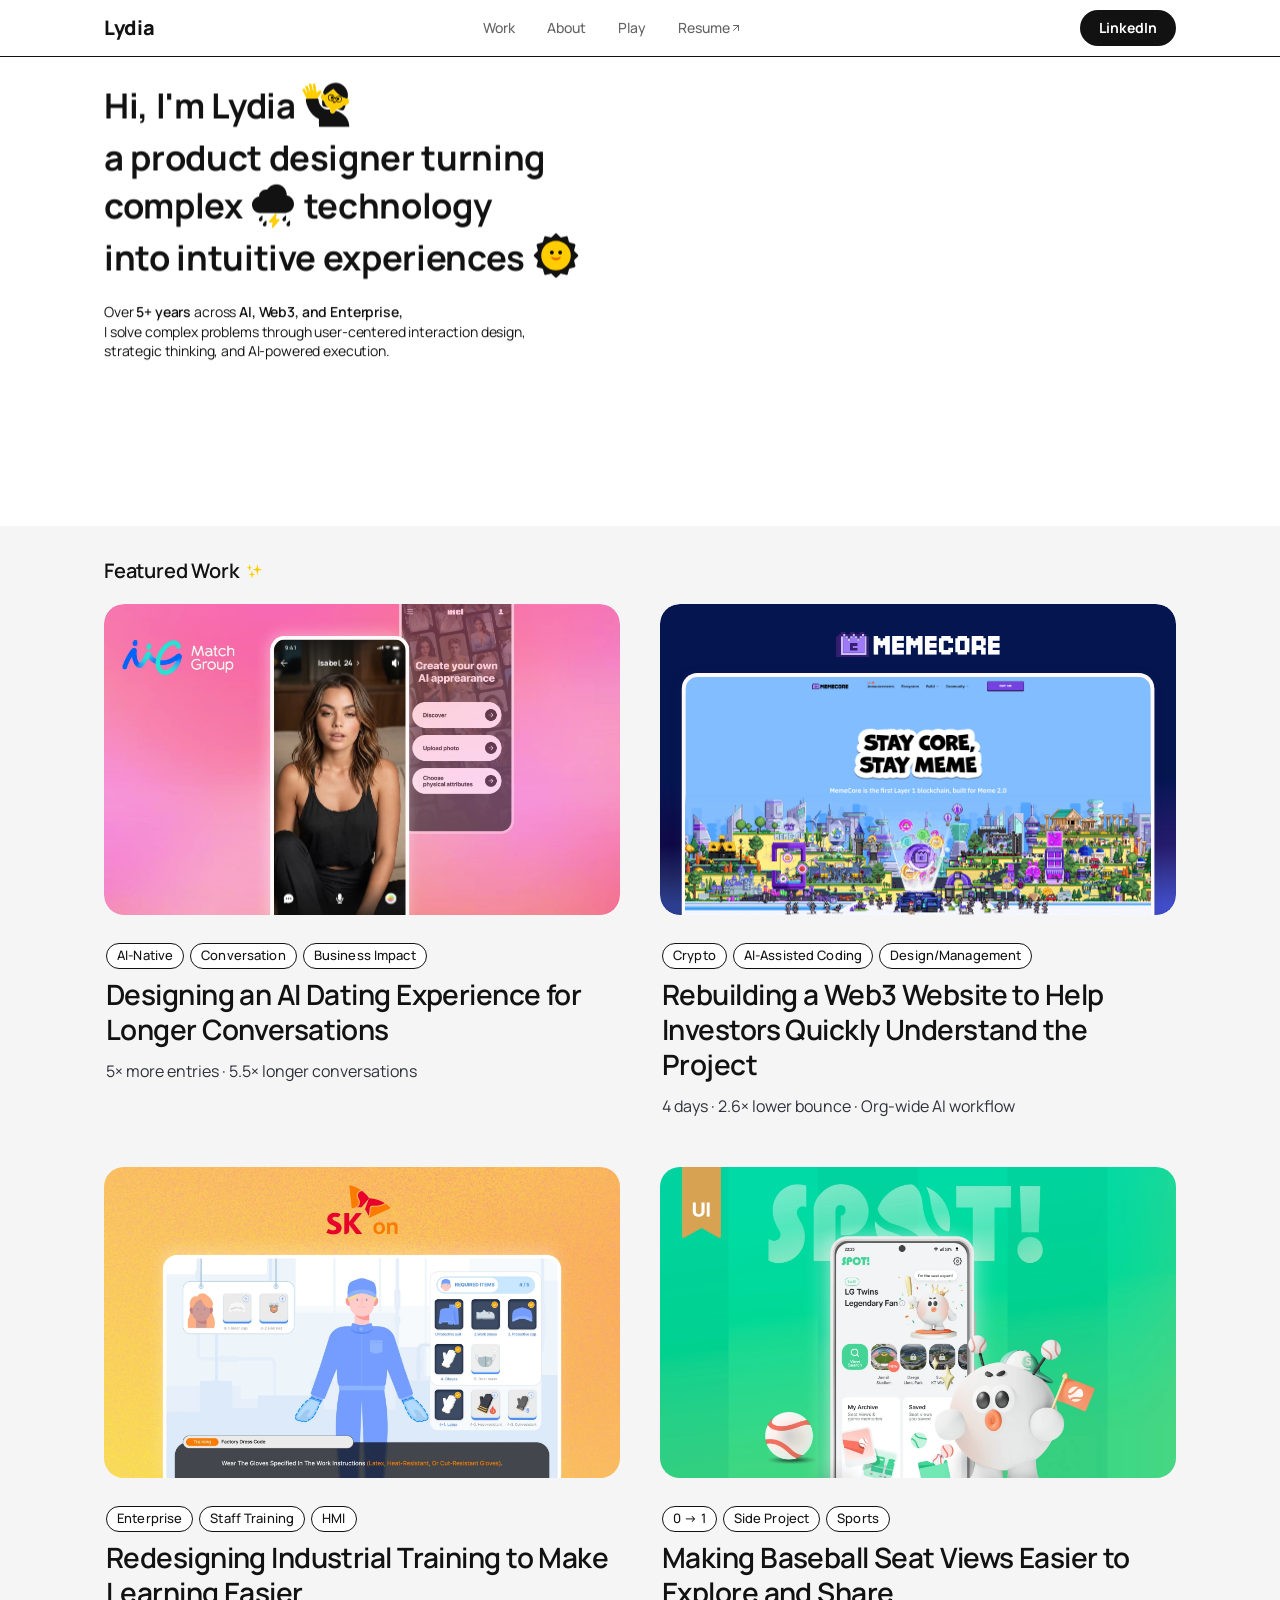
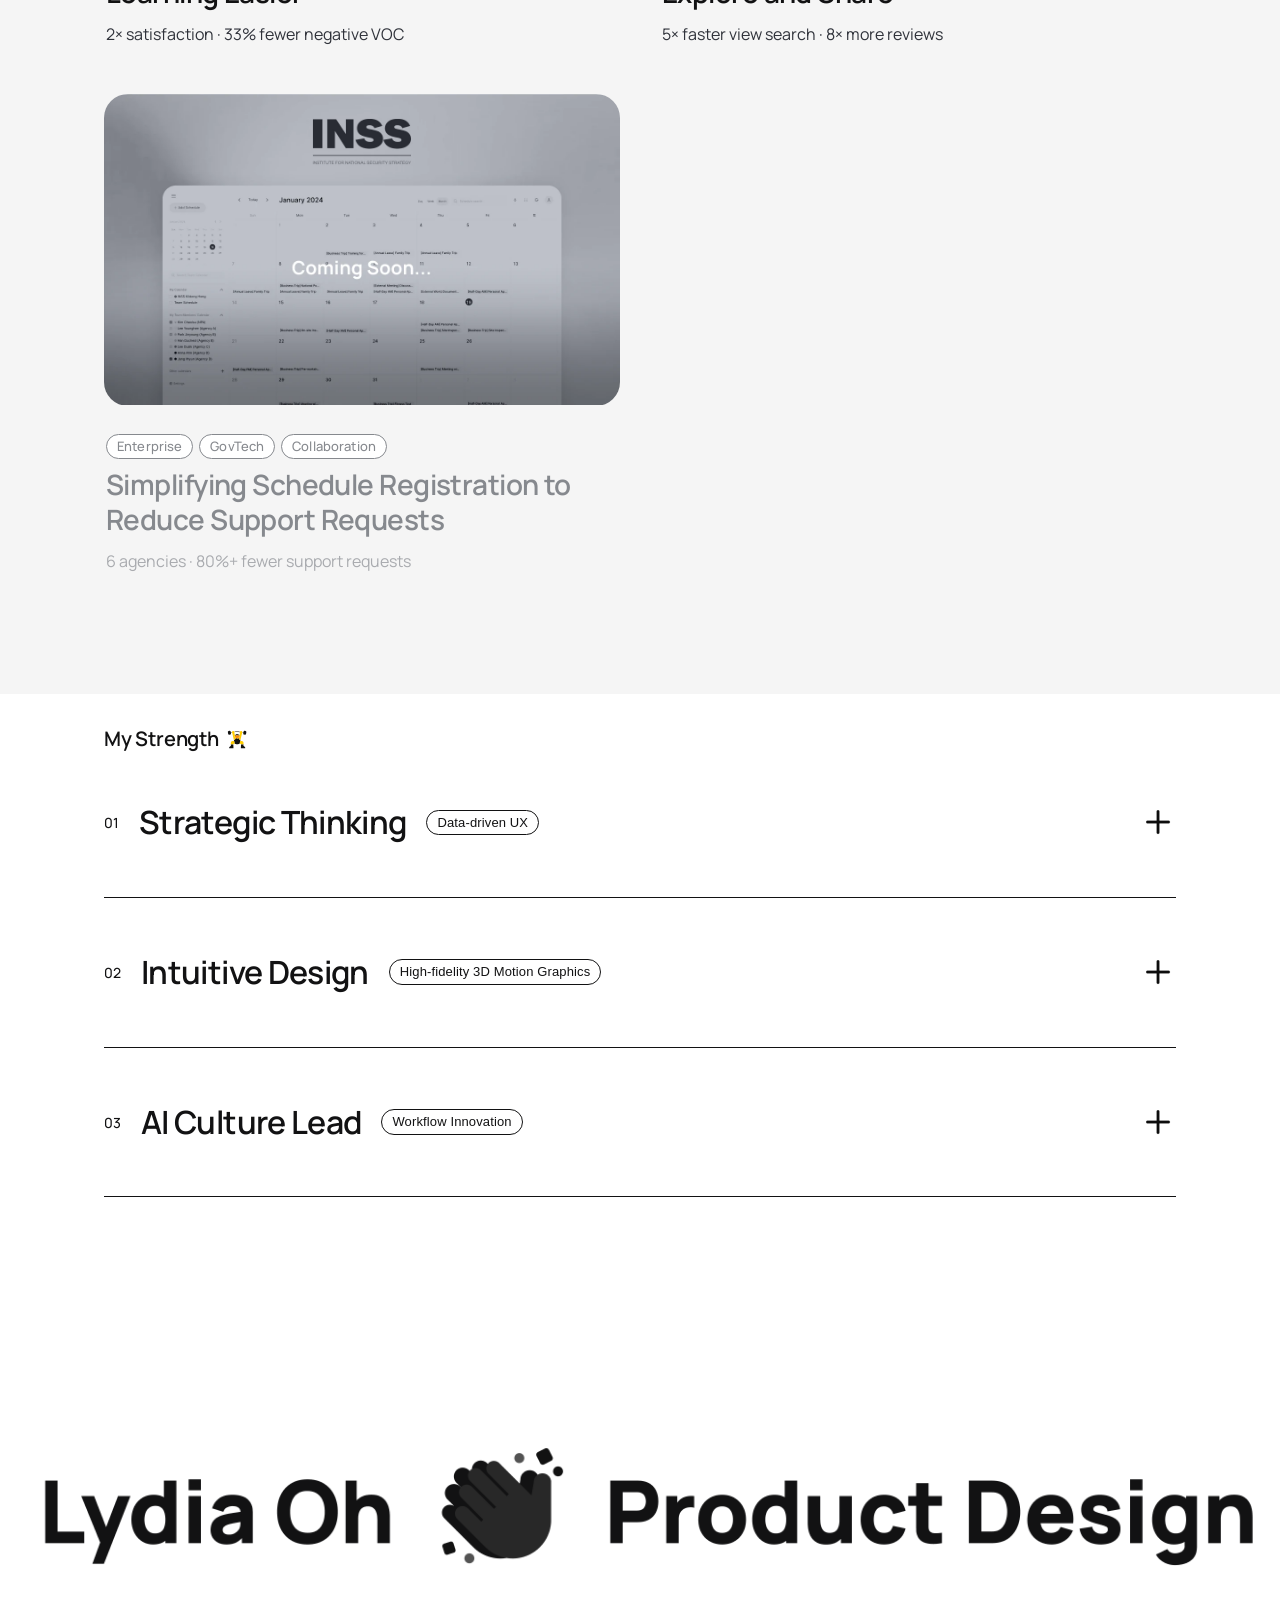
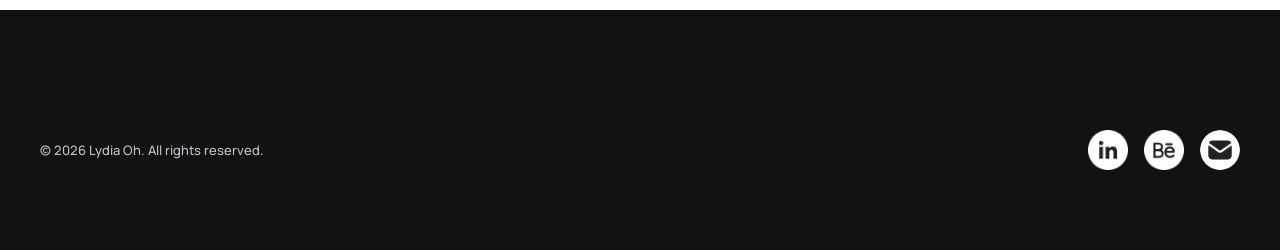
==== commit 1b68f5e4: "Mel first: home order is Mel, MemeCore, SK, SPOT; What's next follows the same order Co-Authored-By:" ====
--- a/index.html
+++ b/index.html
@@ -98,6 +98,92 @@
       <div class="work-grid">
 
         <article class="work-card">
+          <a href="work/mel-ai/" class="work-card__link">
+            <div class="work-card__media">
+              <div class="work-card__thumb">
+                <div class="thumb-scene thumb-scene--mel" role="img" aria-label="Mel AI video chat thumbnail">
+                  <img class="tsl-bg" src="/assets/images/thumb-mel/bg.webp" alt="">
+                  <div class="thumb-scene__shade tsl-shade"></div>
+                  <img class="tsl-top-fade" src="/assets/images/thumb-mel/top-fade.svg" alt="">
+                  <img class="tsl-logo" src="/assets/images/thumb-mel/logo-match-group.webp" alt="">
+
+                  <!-- Back phone: Create your own AI appearance -->
+                  <div class="tsl-back">
+                    <div class="tsl-back__collage"><img src="/assets/images/thumb-mel/collage.webp" alt=""></div>
+                    <div class="tsl-back__dim"></div>
+                    <div class="tsl-back__top-fade"></div>
+                    <p class="tsl-back__heading">Create your own AI appearance</p>
+                    <div class="tsl-back__pills">
+                      <span class="tsl-pill">Discover<i><img src="/assets/images/thumb-mel/arrow-right.svg" alt=""></i></span>
+                      <span class="tsl-pill">Upload photo<i><img src="/assets/images/thumb-mel/arrow-right.svg" alt=""></i></span>
+                      <span class="tsl-pill">Choose<br>physical attributes<i><img src="/assets/images/thumb-mel/arrow-right.svg" alt=""></i></span>
+                    </div>
+                    <div class="tsl-back__nav">
+                      <img class="tsl-back__nav-list" src="/assets/images/thumb-mel/ic-list.svg" alt="">
+                      <img class="tsl-back__nav-logo" src="/assets/images/thumb-mel/mel-logo.svg" alt="">
+                      <img class="tsl-back__nav-user" src="/assets/images/thumb-mel/user.svg" alt="">
+                    </div>
+                    <div class="tsl-status tsl-status--back">
+                      <span class="tsl-status__time">9:41</span>
+                      <img class="tsl-status__signal" src="/assets/images/thumb-mel/signal-back.svg" alt="">
+                      <img class="tsl-status__wifi" src="/assets/images/thumb-mel/wifi-back.svg" alt="">
+                      <img class="tsl-status__battery" src="/assets/images/thumb-mel/battery-back.svg" alt="">
+                    </div>
+                  </div>
+
+                  <!-- Sharp still of the static layers (background, logo, back phone); the front phone and its videos sit on top -->
+                  <img class="tsl-still" src="/assets/images/thumb-mel/still.webp" alt="">
+
+                  <!-- Front phone: video chat -->
+                  <div class="tsl-front">
+                    <video class="tsl-front__video" autoplay muted loop playsinline preload="auto" aria-hidden="true">
+                      <source src="/assets/images/thumb-mel/woman.webm" type="video/webm">
+                      <source src="/assets/images/thumb-mel/woman.mp4" type="video/mp4">
+                    </video>
+                    <div class="tsl-front__top-fade"></div>
+                    <div class="tsl-front__bottom-fade"></div>
+                    <div class="tsl-front__nav">
+                      <img class="tsl-front__nav-icon" src="/assets/images/thumb-mel/arrow-left.svg" alt="">
+                      <span class="tsl-front__name">Isabel, 24<img src="/assets/images/thumb-mel/chevron-right.svg" alt=""></span>
+                      <img class="tsl-front__nav-icon" src="/assets/images/thumb-mel/volume.svg" alt="">
+                    </div>
+                    <div class="tsl-front__bar">
+                      <span class="tsl-front__btn"><img class="tsl-front__btn-icon tsl-front__btn-icon--shadow" src="/assets/images/thumb-mel/message.svg" alt=""></span>
+                      <span class="tsl-front__btn"><img class="tsl-front__btn-icon tsl-front__btn-icon--shadow" src="/assets/images/thumb-mel/mic.svg" alt=""></span>
+                      <span class="tsl-front__btn">
+                        <span class="tsl-sphere">
+                          <video class="tsl-sphere__video" autoplay muted loop playsinline preload="auto" aria-hidden="true">
+                            <source src="/assets/images/thumb-mel/sphere.webm" type="video/webm">
+                            <source src="/assets/images/thumb-mel/sphere.mp4" type="video/mp4">
+                          </video>
+                          <img class="tsl-sphere__ring" src="/assets/images/thumb-mel/sphere-ring.svg" alt="">
+                        </span>
+                      </span>
+                    </div>
+                    <div class="tsl-status tsl-status--front">
+                      <span class="tsl-status__time">9:41</span>
+                      <img class="tsl-status__signal" src="/assets/images/thumb-mel/signal.svg" alt="">
+                      <img class="tsl-status__wifi" src="/assets/images/thumb-mel/wifi.svg" alt="">
+                      <img class="tsl-status__battery" src="/assets/images/thumb-mel/battery.svg" alt="">
+                    </div>
+                    <img class="tsl-front__home" src="/assets/images/thumb-mel/home-indicator.svg" alt="">
+                  </div>
+                </div>
+              </div>
+            </div>
+            <div class="work-card__content">
+              <div class="work-card__tags">
+                <span class="tag tag--primary">AI-Native</span>
+                <span class="tag">Conversation</span>
+                <span class="tag">Business Impact</span>
+              </div>
+              <h3 class="work-card__title">Designing an AI Dating Experience for Longer Conversations</h3>
+              <p class="work-card__desc">5× more entries · 5.5× longer conversations</p>
+            </div>
+          </a>
+        </article>
+
+        <article class="work-card">
           <a href="work/memecore/" class="work-card__link">
             <div class="work-card__media">
               <div class="work-card__thumb">
@@ -128,92 +214,6 @@
               </div>
               <h3 class="work-card__title">Rebuilding a Web3 Website to Help Investors Quickly Understand the Project</h3>
               <p class="work-card__desc">4 days · 2.6× lower bounce · Org-wide AI workflow</p>
-            </div>
-          </a>
-        </article>
-
-        <article class="work-card">
-          <a href="work/mel-ai/" class="work-card__link">
-            <div class="work-card__media">
-              <div class="work-card__thumb">
-                <div class="thumb-scene thumb-scene--mel" role="img" aria-label="Mel AI video chat thumbnail">
-                  <img class="tsl-bg" src="/assets/images/thumb-mel/bg.webp" alt="">
-                  <div class="thumb-scene__shade tsl-shade"></div>
-                  <img class="tsl-top-fade" src="/assets/images/thumb-mel/top-fade.svg" alt="">
-                  <img class="tsl-logo" src="/assets/images/thumb-mel/logo-match-group.webp" alt="">
-
-                  <!-- Back phone: Create your own AI appearance -->
-                  <div class="tsl-back">
-                    <div class="tsl-back__collage"><img src="/assets/images/thumb-mel/collage.webp" alt=""></div>
-                    <div class="tsl-back__dim"></div>
-                    <div class="tsl-back__top-fade"></div>
-                    <p class="tsl-back__heading">Create your own AI appearance</p>
-                    <div class="tsl-back__pills">
-                      <span class="tsl-pill">Discover<i><img src="/assets/images/thumb-mel/arrow-right.svg" alt=""></i></span>
-                      <span class="tsl-pill">Upload photo<i><img src="/assets/images/thumb-mel/arrow-right.svg" alt=""></i></span>
-                      <span class="tsl-pill">Choose<br>physical attributes<i><img src="/assets/images/thumb-mel/arrow-right.svg" alt=""></i></span>
-                    </div>
-                    <div class="tsl-back__nav">
-                      <img class="tsl-back__nav-list" src="/assets/images/thumb-mel/ic-list.svg" alt="">
-                      <img class="tsl-back__nav-logo" src="/assets/images/thumb-mel/mel-logo.svg" alt="">
-                      <img class="tsl-back__nav-user" src="/assets/images/thumb-mel/user.svg" alt="">
-                    </div>
-                    <div class="tsl-status tsl-status--back">
-                      <span class="tsl-status__time">9:41</span>
-                      <img class="tsl-status__signal" src="/assets/images/thumb-mel/signal-back.svg" alt="">
-                      <img class="tsl-status__wifi" src="/assets/images/thumb-mel/wifi-back.svg" alt="">
-                      <img class="tsl-status__battery" src="/assets/images/thumb-mel/battery-back.svg" alt="">
-                    </div>
-                  </div>
-
-                  <!-- Sharp still of the static layers (background, logo, back phone); the front phone and its videos sit on top -->
-                  <img class="tsl-still" src="/assets/images/thumb-mel/still.webp" alt="">
-
-                  <!-- Front phone: video chat -->
-                  <div class="tsl-front">
-                    <video class="tsl-front__video" autoplay muted loop playsinline preload="auto" aria-hidden="true">
-                      <source src="/assets/images/thumb-mel/woman.webm" type="video/webm">
-                      <source src="/assets/images/thumb-mel/woman.mp4" type="video/mp4">
-                    </video>
-                    <div class="tsl-front__top-fade"></div>
-                    <div class="tsl-front__bottom-fade"></div>
-                    <div class="tsl-front__nav">
-                      <img class="tsl-front__nav-icon" src="/assets/images/thumb-mel/arrow-left.svg" alt="">
-                      <span class="tsl-front__name">Isabel, 24<img src="/assets/images/thumb-mel/chevron-right.svg" alt=""></span>
-                      <img class="tsl-front__nav-icon" src="/assets/images/thumb-mel/volume.svg" alt="">
-                    </div>
-                    <div class="tsl-front__bar">
-                      <span class="tsl-front__btn"><img class="tsl-front__btn-icon tsl-front__btn-icon--shadow" src="/assets/images/thumb-mel/message.svg" alt=""></span>
-                      <span class="tsl-front__btn"><img class="tsl-front__btn-icon tsl-front__btn-icon--shadow" src="/assets/images/thumb-mel/mic.svg" alt=""></span>
-                      <span class="tsl-front__btn">
-                        <span class="tsl-sphere">
-                          <video class="tsl-sphere__video" autoplay muted loop playsinline preload="auto" aria-hidden="true">
-                            <source src="/assets/images/thumb-mel/sphere.webm" type="video/webm">
-                            <source src="/assets/images/thumb-mel/sphere.mp4" type="video/mp4">
-                          </video>
-                          <img class="tsl-sphere__ring" src="/assets/images/thumb-mel/sphere-ring.svg" alt="">
-                        </span>
-                      </span>
-                    </div>
-                    <div class="tsl-status tsl-status--front">
-                      <span class="tsl-status__time">9:41</span>
-                      <img class="tsl-status__signal" src="/assets/images/thumb-mel/signal.svg" alt="">
-                      <img class="tsl-status__wifi" src="/assets/images/thumb-mel/wifi.svg" alt="">
-                      <img class="tsl-status__battery" src="/assets/images/thumb-mel/battery.svg" alt="">
-                    </div>
-                    <img class="tsl-front__home" src="/assets/images/thumb-mel/home-indicator.svg" alt="">
-                  </div>
-                </div>
-              </div>
-            </div>
-            <div class="work-card__content">
-              <div class="work-card__tags">
-                <span class="tag tag--primary">AI-Native</span>
-                <span class="tag">Conversation</span>
-                <span class="tag">Business Impact</span>
-              </div>
-              <h3 class="work-card__title">Designing an AI Dating Experience for Longer Conversations</h3>
-              <p class="work-card__desc">5× more entries · 5.5× longer conversations</p>
             </div>
           </a>
         </article>
--- a/styles.css
+++ b/styles.css
@@ -255,15 +255,15 @@
 .gnb__hamburger span {
   display: block;
   width: 20px;
-  height: 1.5px;
+  height: 2px; /* whole pixels: 1.5px lines landed on .25/.75 positions and rendered at uneven thickness */
   background: var(--color-text);
   border-radius: 2px;
   transition: transform var(--transition), opacity var(--transition);
 }
 
-.gnb__hamburger.open span:nth-child(1) { transform: translateY(6.5px) rotate(45deg); }
+.gnb__hamburger.open span:nth-child(1) { transform: translateY(7px) rotate(45deg); }
 .gnb__hamburger.open span:nth-child(2) { opacity: 0; }
-.gnb__hamburger.open span:nth-child(3) { transform: translateY(-6.5px) rotate(-45deg); }
+.gnb__hamburger.open span:nth-child(3) { transform: translateY(-7px) rotate(-45deg); }
 
 /* Mobile nav — dropdown below GNB bar */
 .gnb__mobile-nav {
@@ -873,10 +873,13 @@
 .tsm-shade { bottom: 0; width: 868.217px; height: 170.478px; left: calc(50% + 0.41px); }
 .tsm-browser {
   position: absolute;
-  bottom: -0.18px;
+  /* 1.1× larger and pinned ~20px under the logo (logo ends at 60px), so less empty navy above it;
+     the bottom of the page shot runs a little past the frame */
+  top: 82px;
   left: calc(50% + 0.41px);
   width: 474.806px;
-  transform: translateX(-50%);
+  transform: translateX(-50%) scale(1.1);
+  transform-origin: 50% 0;
   display: flex;
   flex-direction: column;
   align-items: center;
@@ -2014,12 +2017,15 @@
    - section titles = PC labels (20px / 600, icons 16/20px, 20px to the content)
    - thumbnails in the 616×350 ratio the artwork is drawn in, so nothing is cropped; card title/desc one step down */
 @media (max-width: 768px) {
-  .hero__inner { padding: 64px 20px 56px; }
-
+  .hero__inner { padding: 68px 20px 156px; }
+  /* Bold, and as large as the phone allows while the headline stays on its 4 designed lines (≈24px at 375, 26px at 430) */
+  .hero__headline { margin-bottom: 20px; font-size: clamp(22px, calc((100vw - 40px) * 0.072), 26px); font-weight: 700; }
+
+  /* 16px labels so they read smaller than the 20px card titles (PC keeps the same contrast: 20 vs 28) */
   #work .section__title,
-  #strength .section__title      { font-size: 20px; font-weight: 600; letter-spacing: -0.2px; line-height: 1.3; gap: 8px; }
-  #work .section__title-icon     { width: 16px; height: 16px; }
-  #strength .section__title-icon { width: 20px; height: 20px; }
+  #strength .section__title      { font-size: 16px; font-weight: 600; letter-spacing: -0.16px; line-height: 1.3; gap: 6px; }
+  #work .section__title-icon     { width: 13px; height: 13px; }
+  #strength .section__title-icon { width: 16px; height: 16px; }
   #work .section__header,
   #strength .section__header     { margin-bottom: 20px; }
 
@@ -2033,4 +2039,9 @@
      inside the open panel, 20px further from the text (20 → 40px) */
   .strength-item__hover     { display: none; }
   .strength-item__body-text { margin-bottom: 40px; }
-}
+  /* Open-panel image: same ratio, phone-friendly size (full width was ~270px tall) */
+  .strength-item__body-img  { max-width: 260px; border-radius: 16px; }
+
+  /* MemeCore thumbnail: no 0.8 shrink any more (the frame is no longer cropped); same 1.1 browser as other screens */
+  .tsm-browser { transform: translateX(-50%) scale(1.1); transform-origin: 50% 0; }
+}
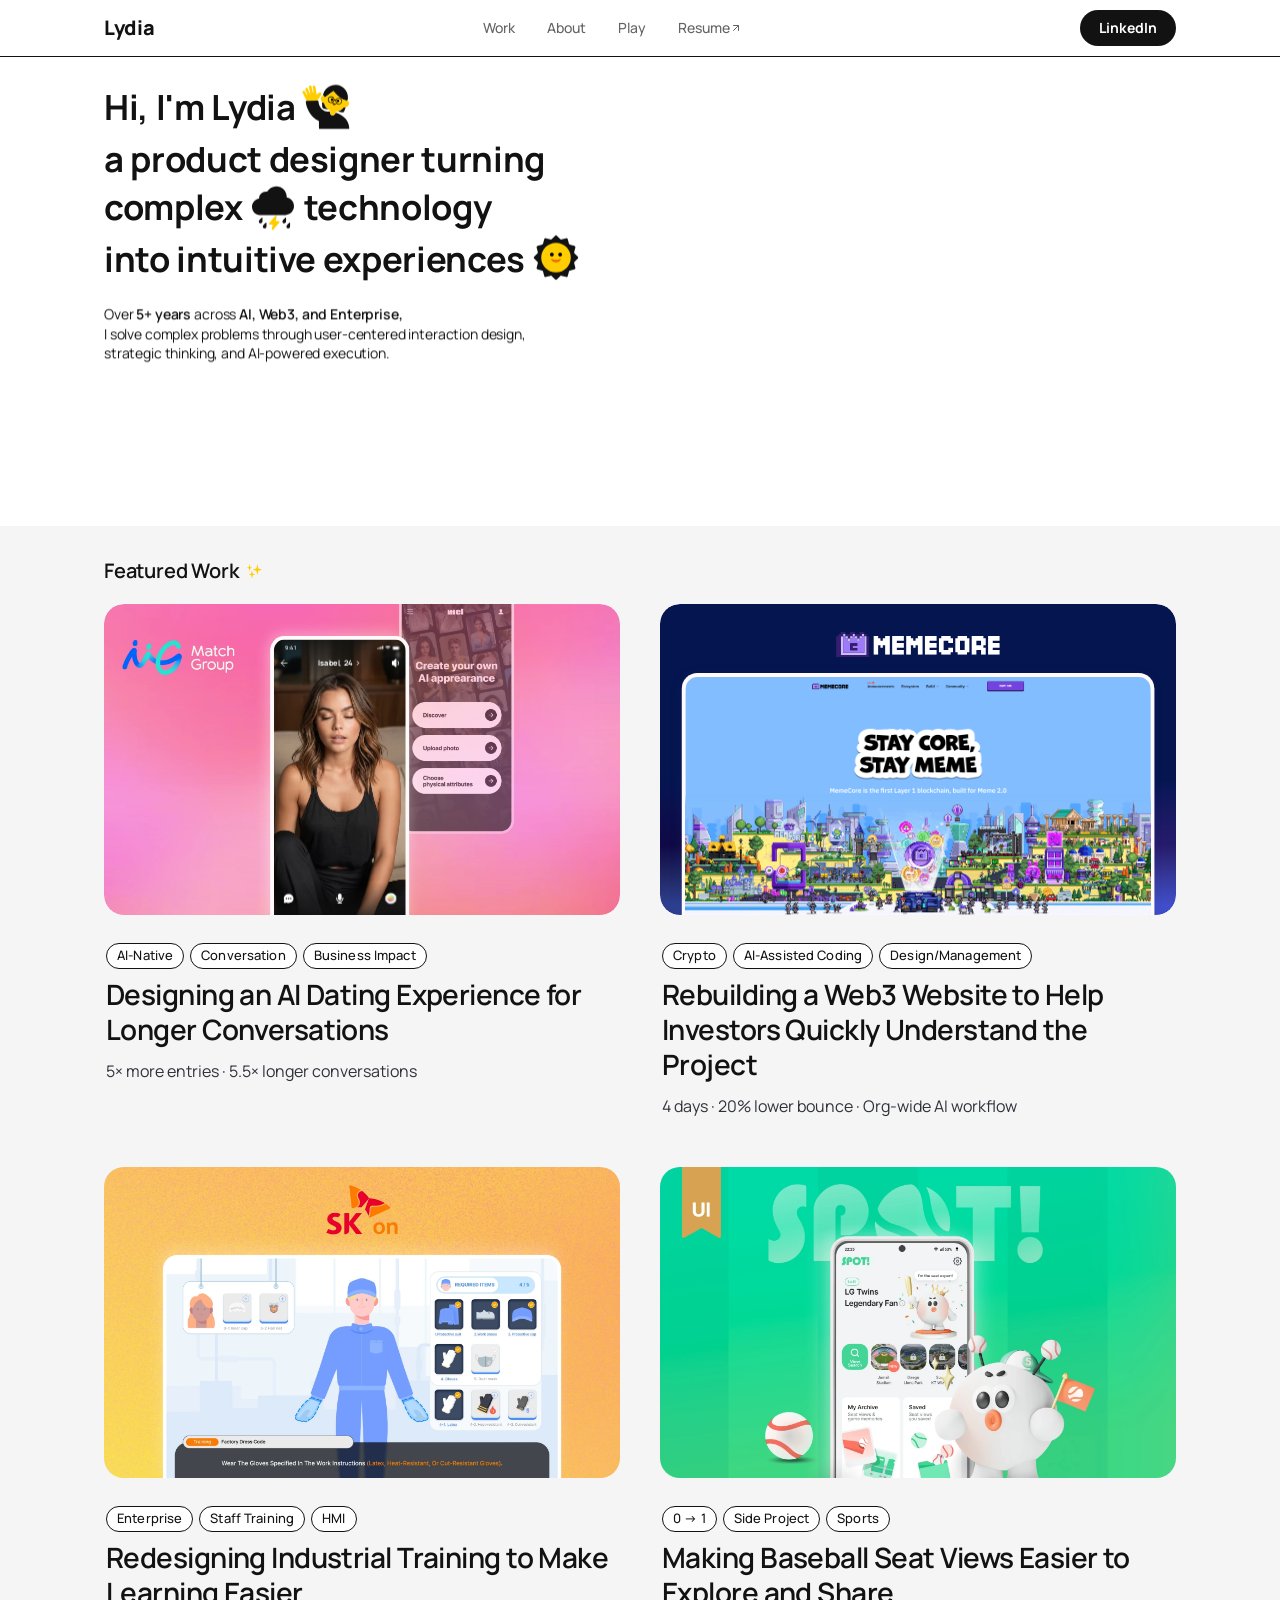
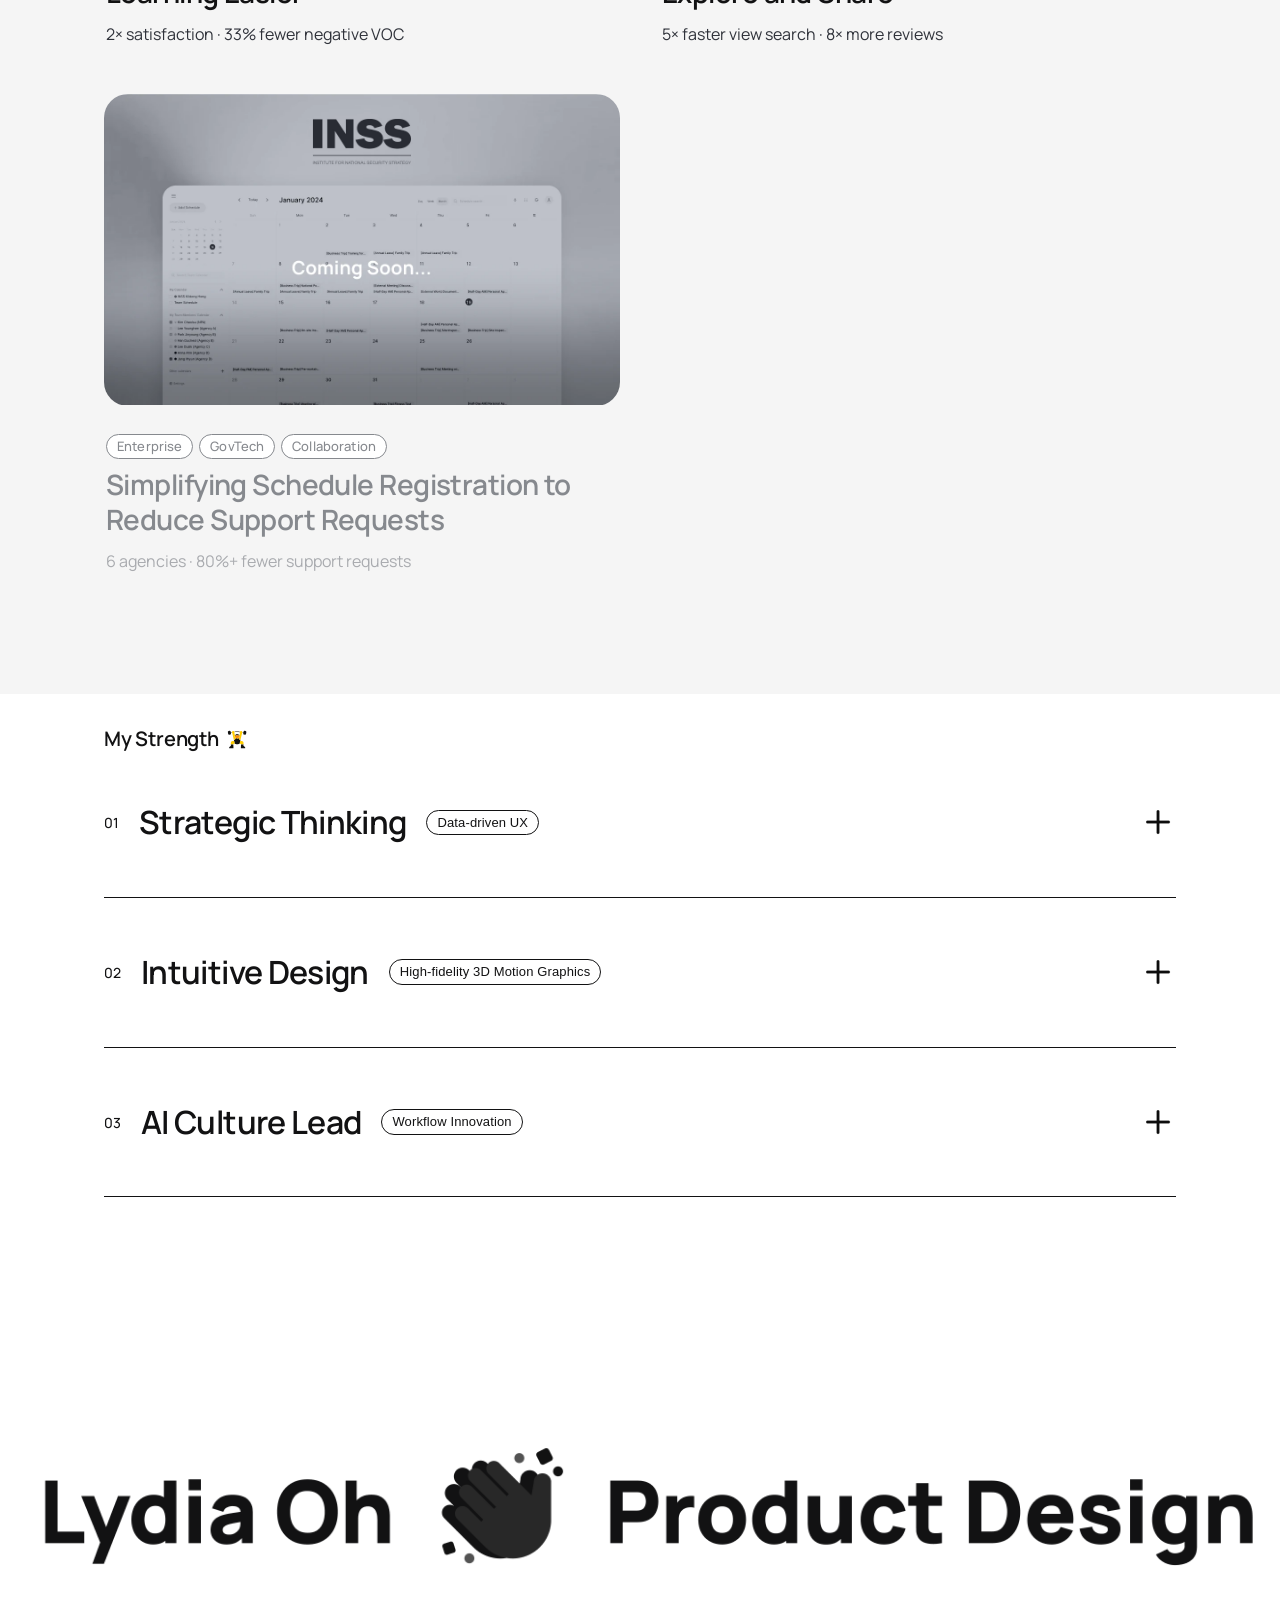
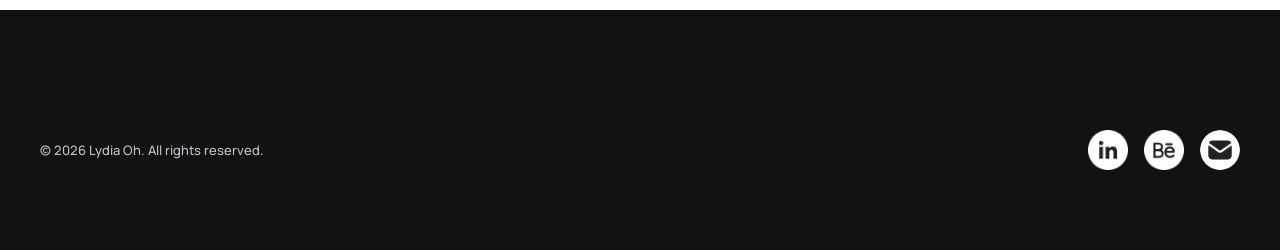
==== commit b7d362a2: "MemeCore card: bounce figure matches the resume (20% lower bounce) Co-Authored-By: Claude Opus 5.5 <" ====
--- a/index.html
+++ b/index.html
@@ -213,7 +213,7 @@
                 <span class="tag">Design/Management</span>
               </div>
               <h3 class="work-card__title">Rebuilding a Web3 Website to Help Investors Quickly Understand the Project</h3>
-              <p class="work-card__desc">4 days · 2.6× lower bounce · Org-wide AI workflow</p>
+              <p class="work-card__desc">4 days · 20% lower bounce · Org-wide AI workflow</p>
             </div>
           </a>
         </article>
